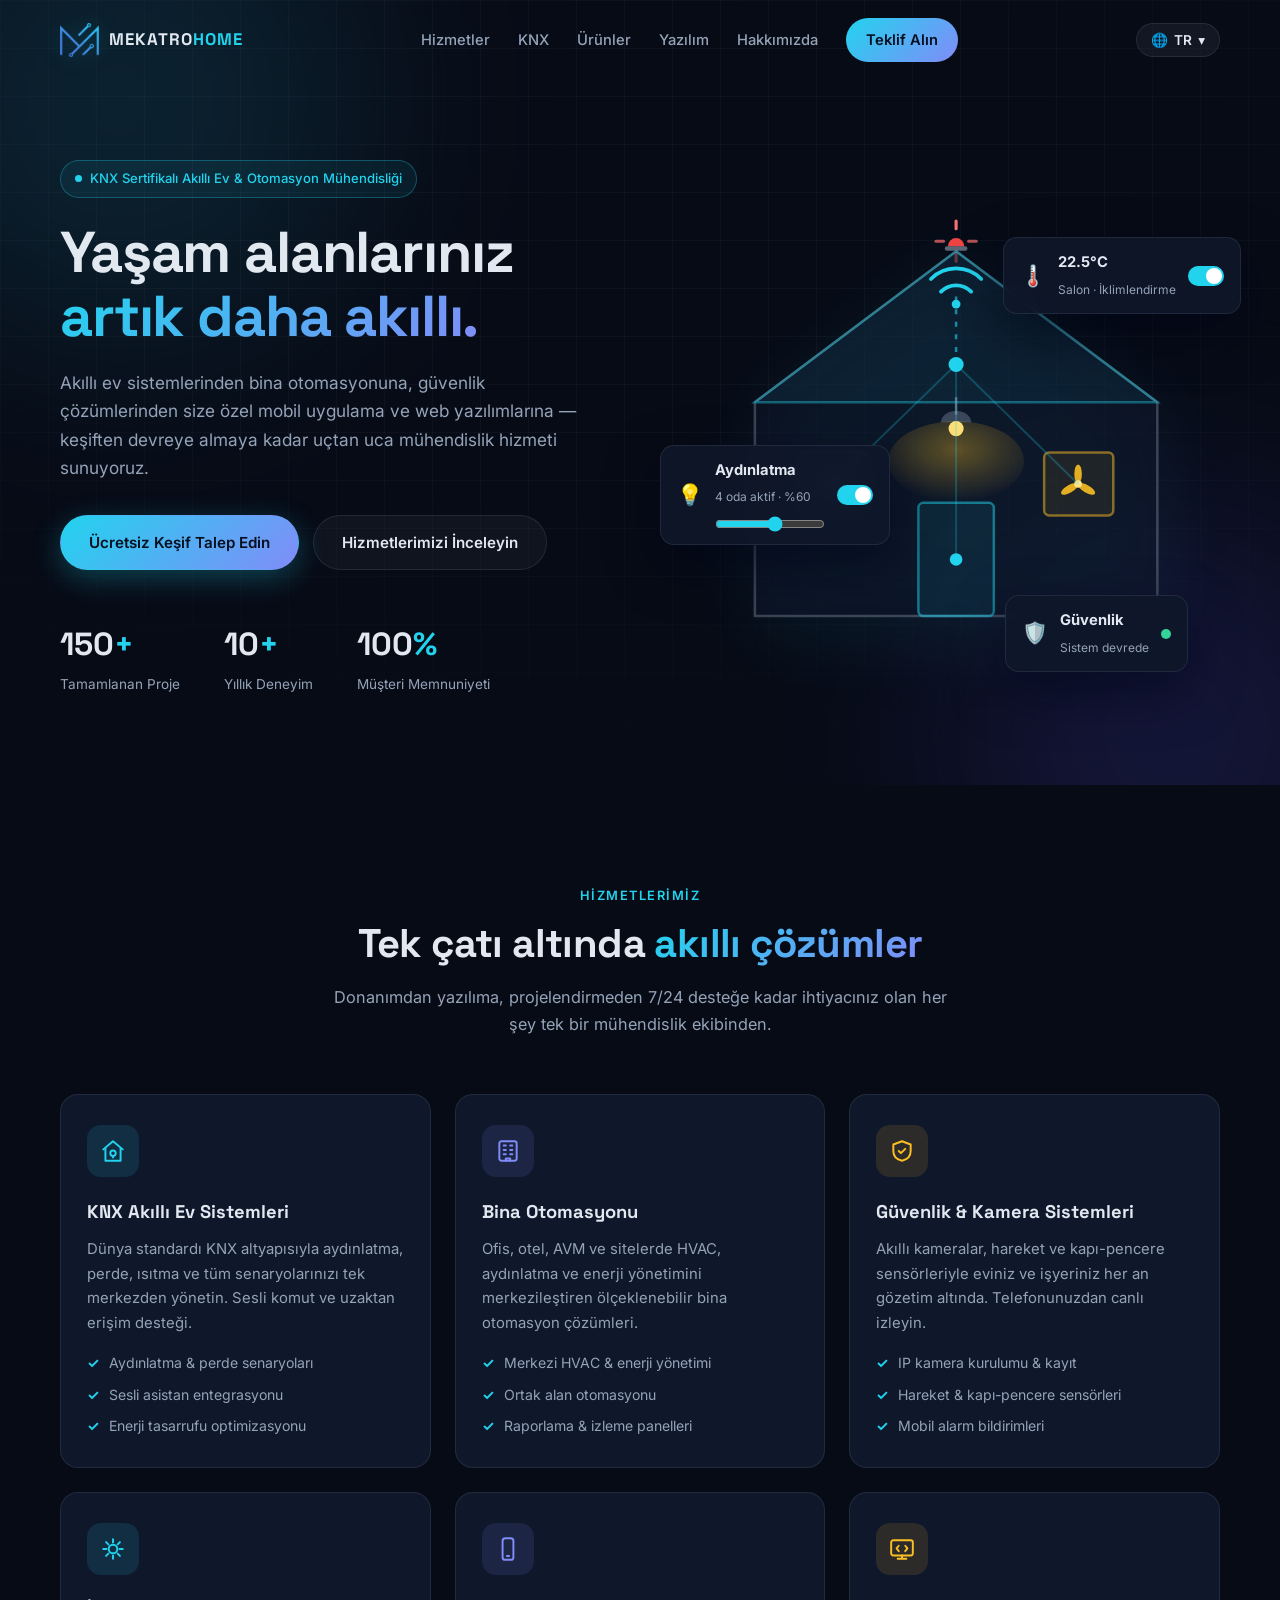
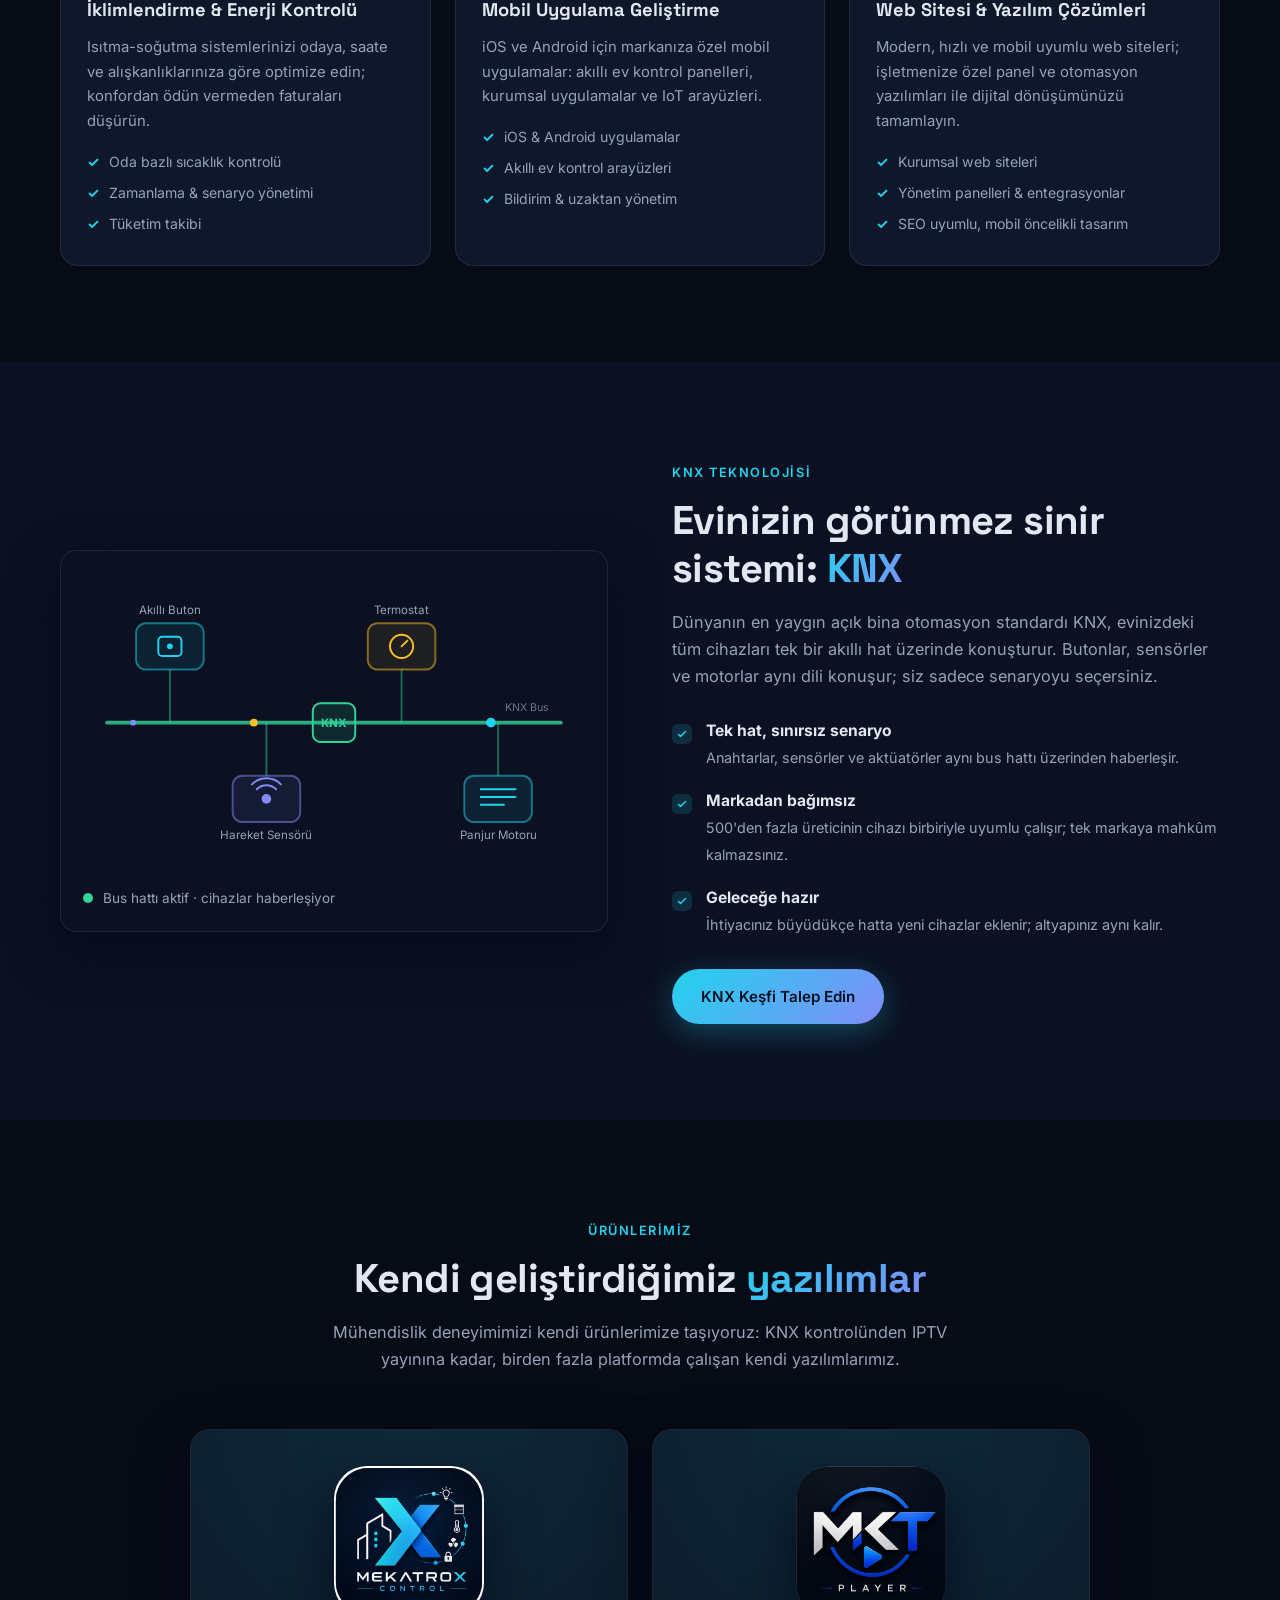
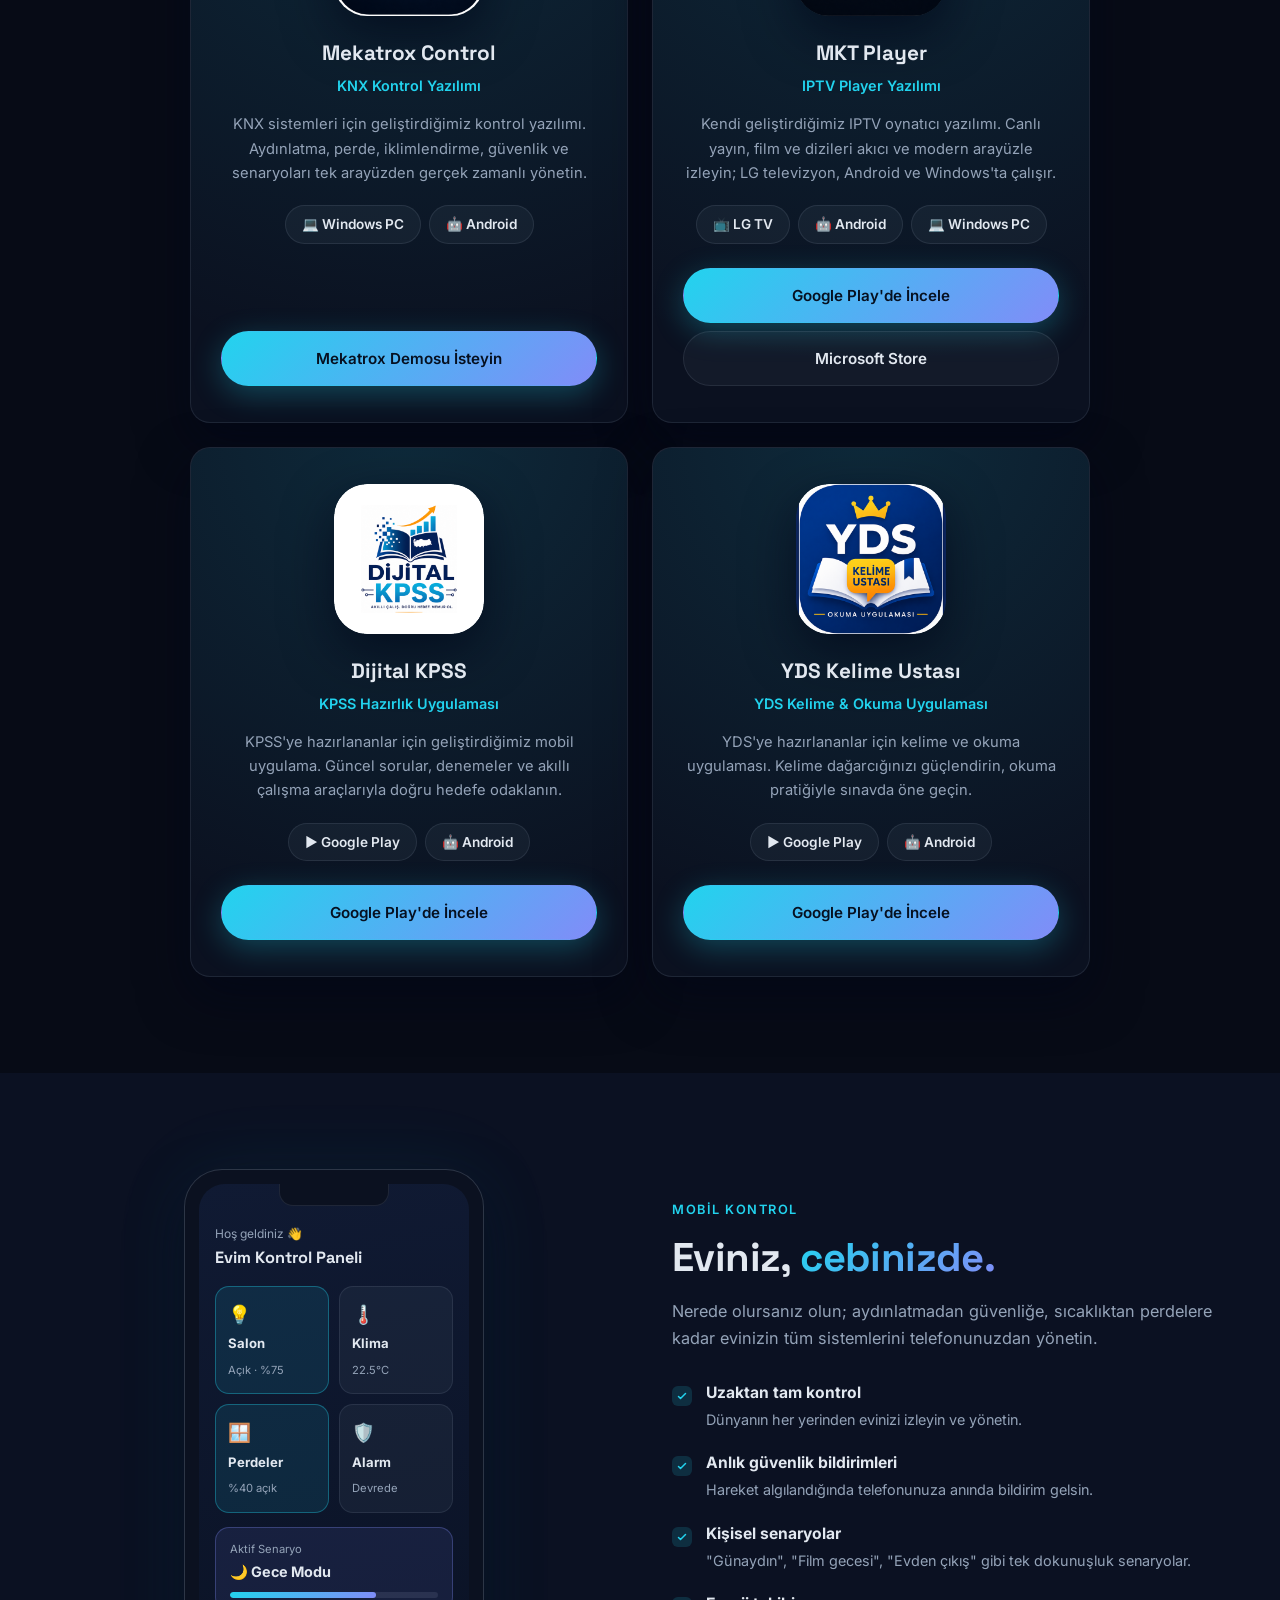
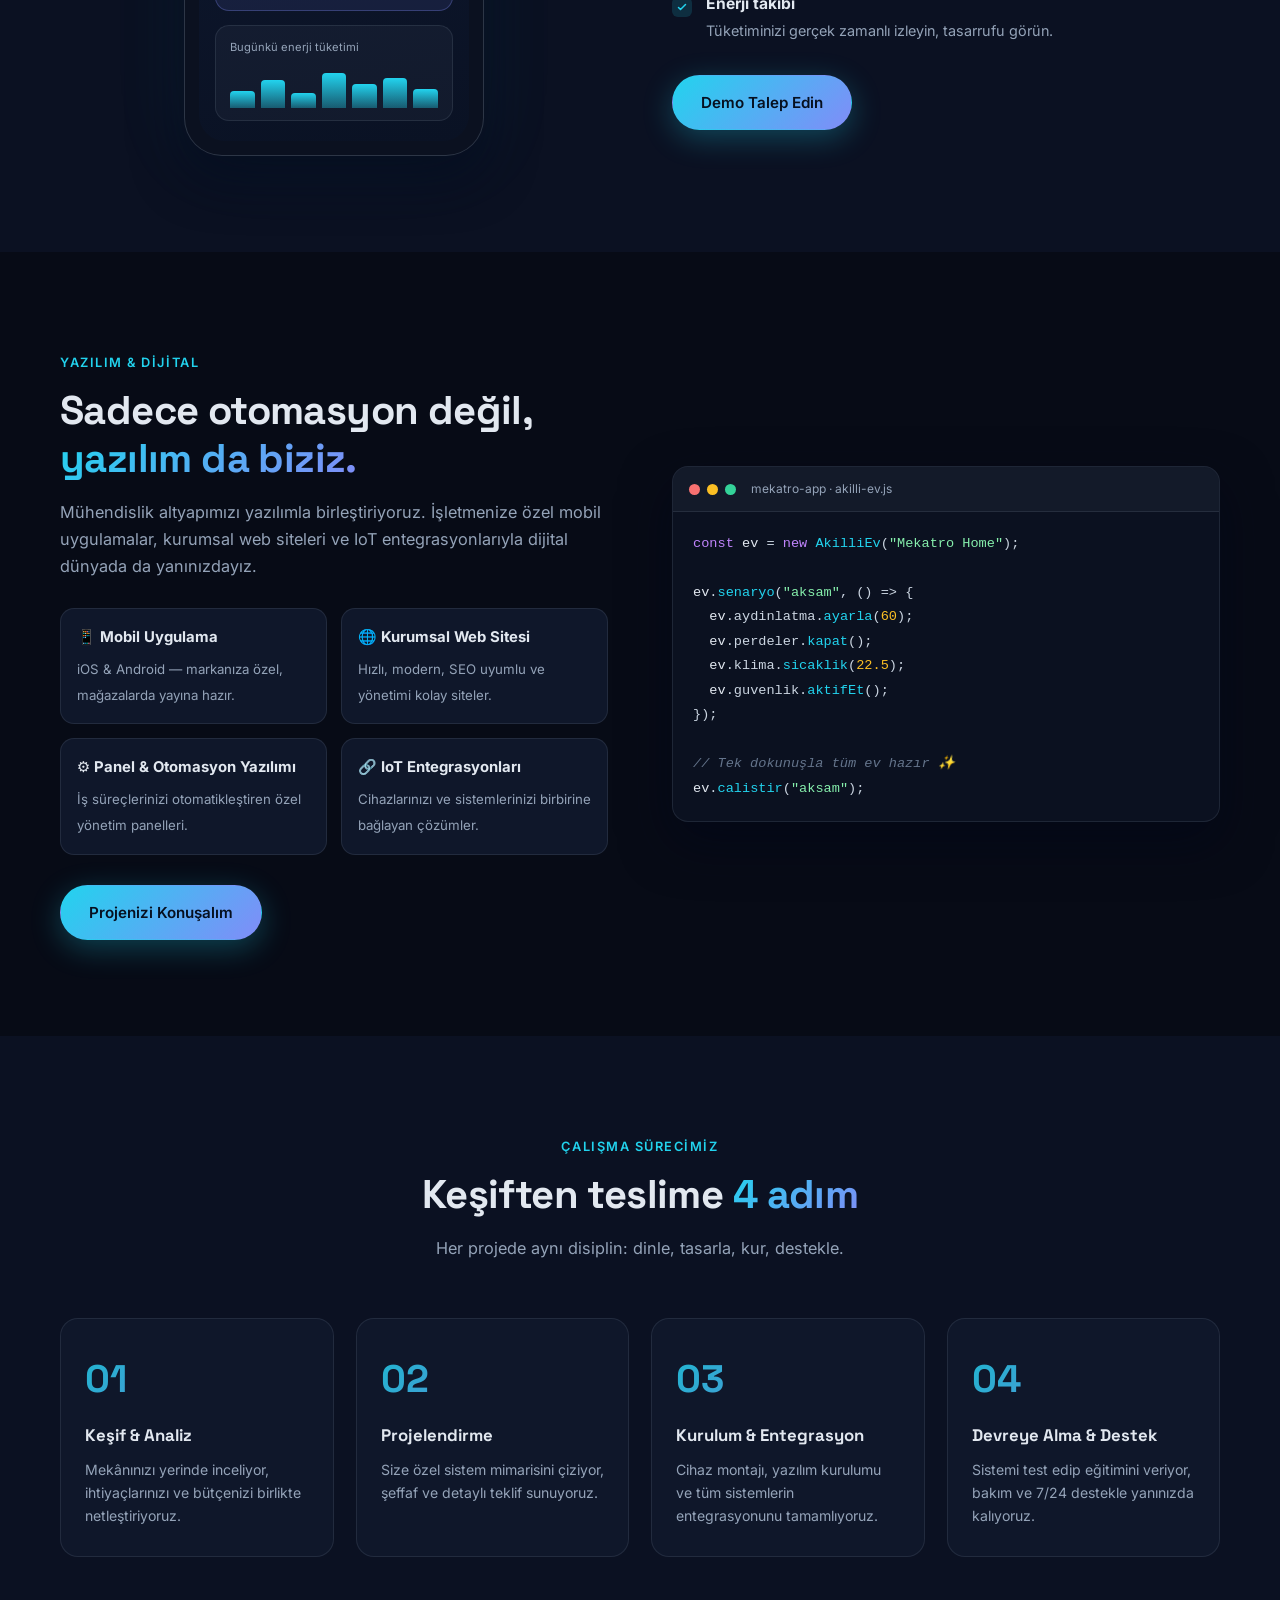
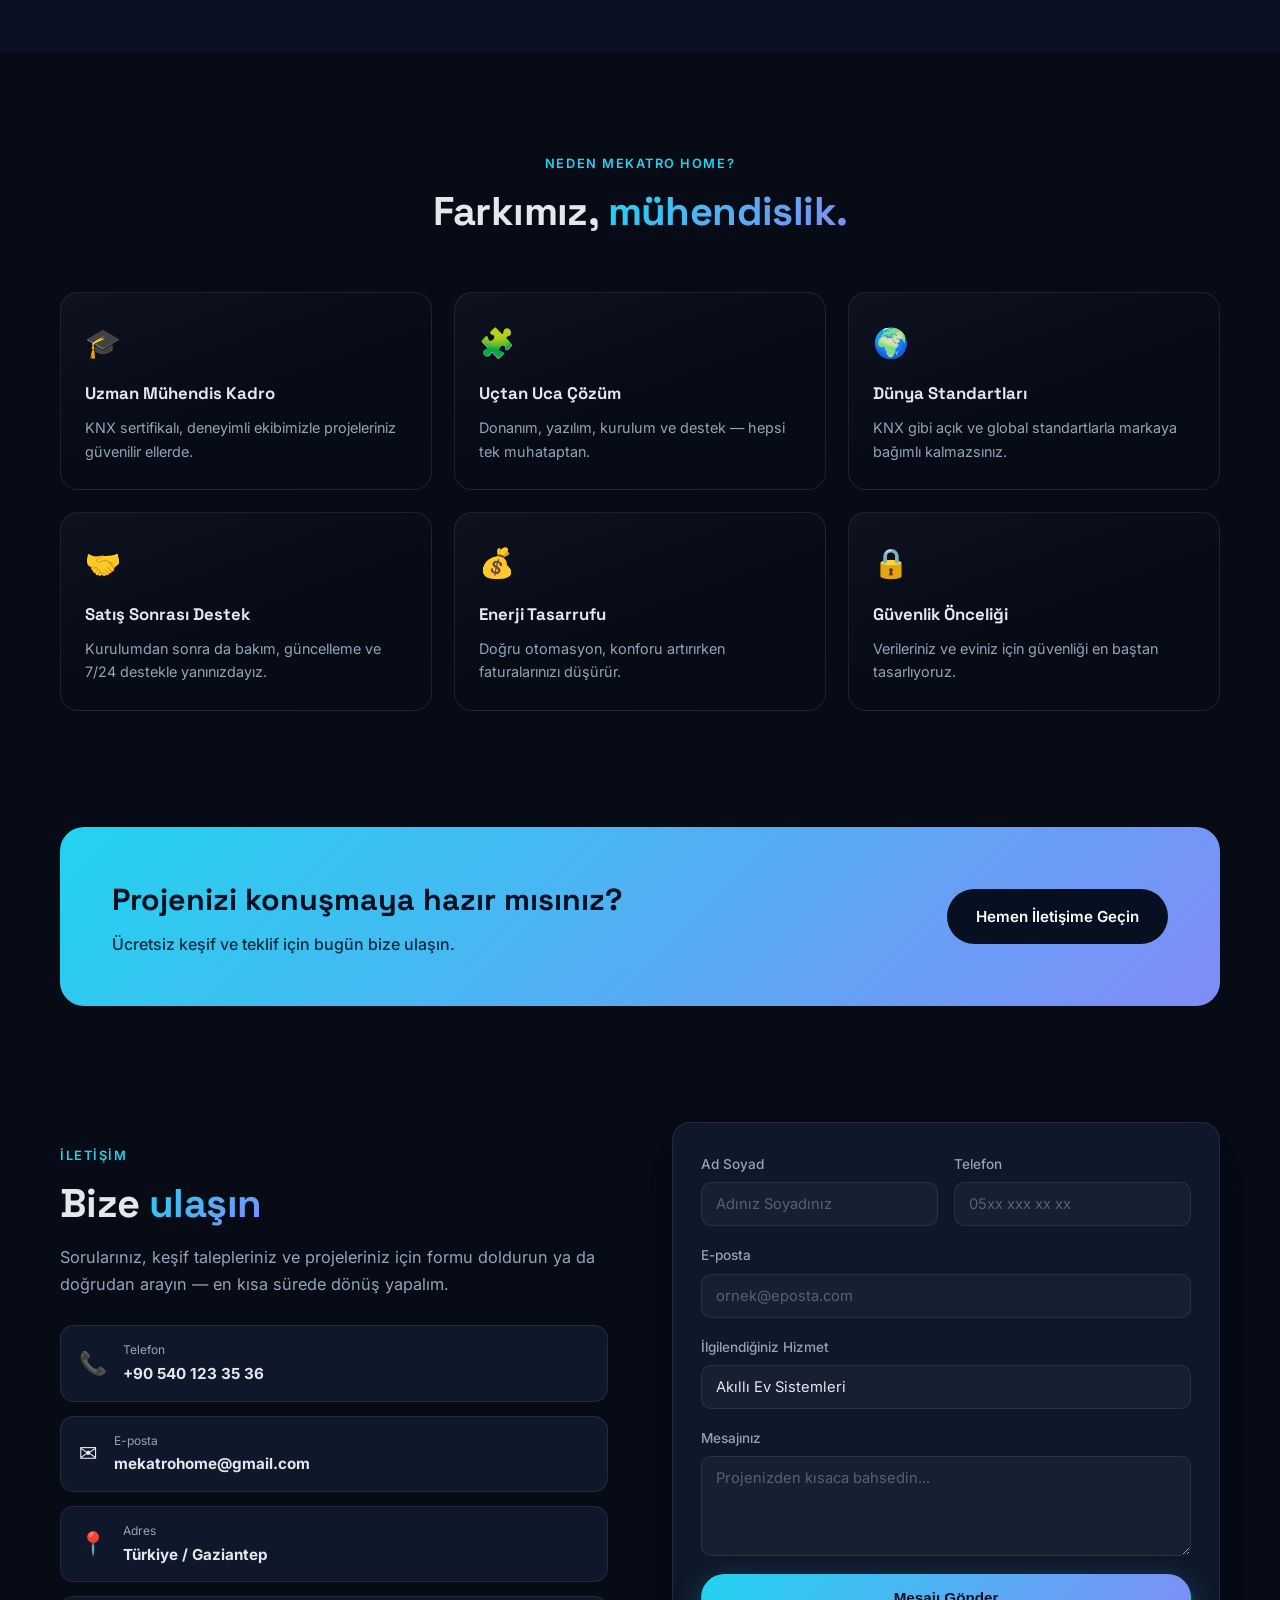
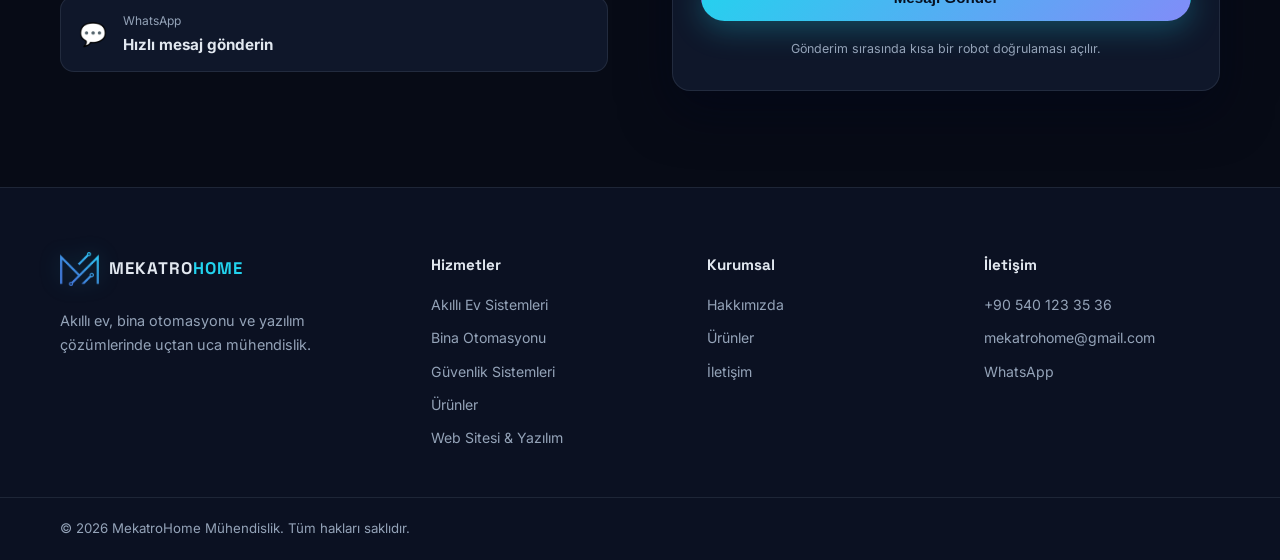
==== index.html @ 2aed0c15 "MKT Player ve Dijital KPSS mağaza linkleri eklendi - MKT Player kartına iki mağaza butonu: Google Pl" ====
<!DOCTYPE html>
<html lang="tr">
<head>
  <meta charset="UTF-8">
  <meta name="viewport" content="width=device-width, initial-scale=1.0">
  <meta name="google-site-verification" content="V6_s4jiMxoa1BGjygdVwZwzefI3BDbrpAjq6mvPRCFU" />
  <title>Mekatro Home Mühendislik | KNX Akıllı Ev, Bina Otomasyonu ve Yazılım — Gaziantep</title>
  <meta name="description" content="Mekatro Home Mühendislik, Gaziantep merkezli KNX akıllı ev sistemleri, bina otomasyonu, güvenlik kamera sistemleri ile Mekatrox kontrol yazılımı, mobil uygulama ve web sitesi geliştirme hizmeti sunar. Keşiften devreye almaya uçtan uca mühendislik.">
  <meta name="keywords" content="akıllı ev, KNX, bina otomasyonu, güvenlik kamerası, akıllı ev Gaziantep, KNX Gaziantep, mobil uygulama geliştirme, web sitesi, Mekatrox, Mekatro Home">
  <meta name="author" content="Mekatro Home Mühendislik">
  <meta name="robots" content="index, follow, max-image-preview:large">
  <meta name="theme-color" content="#070b16">
  <link rel="canonical" href="https://www.mekatrohome.com/">

  <!-- Çok dilli SEO (hreflang) -->
  <link rel="alternate" hreflang="tr" href="https://www.mekatrohome.com/">
  <link rel="alternate" hreflang="en" href="https://www.mekatrohome.com/?lang=en">
  <link rel="alternate" hreflang="de" href="https://www.mekatrohome.com/?lang=de">
  <link rel="alternate" hreflang="ar" href="https://www.mekatrohome.com/?lang=ar">
  <link rel="alternate" hreflang="x-default" href="https://www.mekatrohome.com/">

  <!-- Open Graph / sosyal medya -->
  <meta property="og:type" content="website">
  <meta property="og:site_name" content="Mekatro Home Mühendislik">
  <meta property="og:locale" content="tr_TR">
  <meta property="og:title" content="Mekatro Home Mühendislik | KNX Akıllı Ev ve Otomasyon">
  <meta property="og:description" content="Gaziantep merkezli KNX akıllı ev, bina otomasyonu, güvenlik ve Mekatrox kontrol yazılımı. Keşiften devreye almaya uçtan uca mühendislik.">
  <meta property="og:url" content="https://www.mekatrohome.com/">
  <meta property="og:image" content="https://www.mekatrohome.com/assets/og-image.png">
  <meta property="og:image:width" content="1200">
  <meta property="og:image:height" content="630">
  <meta name="twitter:card" content="summary_large_image">
  <meta name="twitter:title" content="Mekatro Home Mühendislik | KNX Akıllı Ev ve Otomasyon">
  <meta name="twitter:description" content="Gaziantep merkezli KNX akıllı ev, bina otomasyonu, güvenlik ve Mekatrox kontrol yazılımı.">
  <meta name="twitter:image" content="https://www.mekatrohome.com/assets/og-image.png">

  <link rel="icon" type="image/png" href="assets/favicon.png">
  <link rel="apple-touch-icon" href="assets/favicon.png">
  <link rel="preconnect" href="https://fonts.googleapis.com">
  <link rel="preconnect" href="https://fonts.gstatic.com" crossorigin>
  <link href="https://fonts.googleapis.com/css2?family=Inter:wght@400;500;600;700;800&family=Space+Grotesk:wght@500;600;700&display=swap" rel="stylesheet">
  <link rel="stylesheet" href="css/style.css">

  <!-- Yapılandırılmış veri: arama motorları ve yapay zeka özetleri için -->
  <script type="application/ld+json">
  {
    "@context": "https://schema.org",
    "@graph": [
      {
        "@type": ["Organization", "LocalBusiness"],
        "@id": "https://www.mekatrohome.com/#kurulus",
        "name": "Mekatro Home Mühendislik",
        "alternateName": "MekatroHome",
        "url": "https://www.mekatrohome.com/",
        "logo": "https://www.mekatrohome.com/assets/logo.png",
        "image": "https://www.mekatrohome.com/assets/og-image.png",
        "description": "KNX akıllı ev sistemleri, bina otomasyonu, güvenlik kamera sistemleri, Mekatrox kontrol yazılımı, mobil uygulama ve web sitesi geliştirme hizmeti sunan mühendislik firması.",
        "email": "mekatrohome@gmail.com",
        "telephone": "+905401233536",
        "priceRange": "₺₺",
        "areaServed": "TR",
        "address": {
          "@type": "PostalAddress",
          "addressCountry": "TR",
          "addressRegion": "Gaziantep"
        },
        "sameAs": [],
        "knowsAbout": ["KNX", "Akıllı Ev", "Bina Otomasyonu", "Güvenlik Kamera Sistemleri", "IoT", "Mobil Uygulama Geliştirme"]
      },
      {
        "@type": "WebSite",
        "@id": "https://www.mekatrohome.com/#site",
        "url": "https://www.mekatrohome.com/",
        "name": "Mekatro Home Mühendislik",
        "inLanguage": ["tr", "en", "de", "ar"],
        "publisher": { "@id": "https://www.mekatrohome.com/#kurulus" }
      },
      {
        "@type": "SoftwareApplication",
        "name": "Mekatrox Control",
        "applicationCategory": "BusinessApplication",
        "operatingSystem": "Windows, Android",
        "description": "KNX akıllı ev ve bina otomasyon sistemleri için Mekatro Home tarafından geliştirilen kontrol yazılımı. Aydınlatma, perde, iklimlendirme, güvenlik ve senaryoları tek arayüzden yönetir.",
        "publisher": { "@id": "https://www.mekatrohome.com/#kurulus" },
        "offers": { "@type": "Offer", "price": "0", "priceCurrency": "TRY" }
      },
      {
        "@type": "SoftwareApplication",
        "name": "MKT Player",
        "applicationCategory": "MultimediaApplication",
        "operatingSystem": "LG webOS, Android, Windows",
        "description": "Mekatro Home tarafından geliştirilen IPTV oynatıcı yazılımı. Canlı yayın, film ve dizileri modern arayüzle izlemeyi sağlar; LG televizyon, Android ve Windows PC üzerinde çalışır.",
        "publisher": { "@id": "https://www.mekatrohome.com/#kurulus" },
        "downloadUrl": "https://play.google.com/store/apps/details?id=com.mktplayer.app",
        "installUrl": "https://play.google.com/store/apps/details?id=com.mktplayer.app",
        "sameAs": ["https://play.google.com/store/apps/details?id=com.mktplayer.app", "https://apps.microsoft.com/detail/9N3M96JFS29B"],
        "offers": { "@type": "Offer", "price": "0", "priceCurrency": "TRY" }
      },
      {
        "@type": "MobileApplication",
        "name": "Dijital KPSS",
        "applicationCategory": "EducationApplication",
        "operatingSystem": "Android",
        "description": "Mekatro Home tarafından geliştirilen KPSS sınavına hazırlık uygulaması. Güncel sorular, denemeler ve akıllı çalışma araçları sunar. Google Play üzerinde yayındadır.",
        "publisher": { "@id": "https://www.mekatrohome.com/#kurulus" },
        "downloadUrl": "https://play.google.com/store/apps/details?id=com.dijitalkpss.app",
        "installUrl": "https://play.google.com/store/apps/details?id=com.dijitalkpss.app",
        "sameAs": "https://play.google.com/store/apps/details?id=com.dijitalkpss.app",
        "offers": { "@type": "Offer", "price": "0", "priceCurrency": "TRY" }
      },
      {
        "@type": "MobileApplication",
        "name": "YDS Kelime Ustası",
        "applicationCategory": "EducationApplication",
        "operatingSystem": "Android",
        "description": "Mekatro Home tarafından geliştirilen YDS kelime ve okuma uygulaması. Kelime dağarcığını güçlendirir ve okuma pratiği sunar. Google Play üzerinde yayındadır.",
        "publisher": { "@id": "https://www.mekatrohome.com/#kurulus" },
        "downloadUrl": "https://play.google.com/store/apps/details?id=com.ydskelime.app",
        "installUrl": "https://play.google.com/store/apps/details?id=com.ydskelime.app",
        "sameAs": "https://play.google.com/store/apps/details?id=com.ydskelime.app",
        "offers": { "@type": "Offer", "price": "0", "priceCurrency": "TRY" }
      },
      {
        "@type": "Service",
        "serviceType": "KNX Akıllı Ev ve Bina Otomasyonu",
        "provider": { "@id": "https://www.mekatrohome.com/#kurulus" },
        "areaServed": "TR",
        "hasOfferCatalog": {
          "@type": "OfferCatalog",
          "name": "Mekatro Home Hizmetleri",
          "itemListElement": [
            { "@type": "Offer", "itemOffered": { "@type": "Service", "name": "KNX Akıllı Ev Sistemleri" } },
            { "@type": "Offer", "itemOffered": { "@type": "Service", "name": "Bina Otomasyonu" } },
            { "@type": "Offer", "itemOffered": { "@type": "Service", "name": "Güvenlik ve Kamera Sistemleri" } },
            { "@type": "Offer", "itemOffered": { "@type": "Service", "name": "İklimlendirme ve Enerji Kontrolü" } },
            { "@type": "Offer", "itemOffered": { "@type": "Service", "name": "Mobil Uygulama Geliştirme" } },
            { "@type": "Offer", "itemOffered": { "@type": "Service", "name": "Web Sitesi ve Yazılım Çözümleri" } }
          ]
        }
      },
      {
        "@type": "FAQPage",
        "mainEntity": [
          {
            "@type": "Question",
            "name": "KNX akıllı ev sistemi nedir?",
            "acceptedAnswer": { "@type": "Answer", "text": "KNX, dünyanın en yaygın açık bina otomasyon standardıdır. Evdeki aydınlatma, perde, ısıtma-soğutma, güvenlik ve tüm cihazları tek bir bus hattı üzerinden birbirine bağlar; markadan bağımsız çalışır ve tek merkezden yönetilir." }
          },
          {
            "@type": "Question",
            "name": "Mekatro Home hangi hizmetleri sunuyor?",
            "acceptedAnswer": { "@type": "Answer", "text": "Mekatro Home; KNX akıllı ev sistemleri, bina otomasyonu, güvenlik ve kamera sistemleri, iklimlendirme kontrolü ile Mekatrox kontrol yazılımı, mobil uygulama ve web sitesi geliştirme hizmetleri sunar. Keşiften devreye almaya kadar uçtan uca mühendislik verir." }
          },
          {
            "@type": "Question",
            "name": "Mekatrox Control yazılımı nedir?",
            "acceptedAnswer": { "@type": "Answer", "text": "Mekatrox Control, Mekatro Home tarafından KNX sistemleri için geliştirilen kontrol yazılımıdır. Windows bilgisayar ve Android telefonlarda çalışır; aydınlatma, perde, iklimlendirme, güvenlik ve senaryoları tek arayüzden gerçek zamanlı yönetir." }
          },
          {
            "@type": "Question",
            "name": "MKT Player nedir ve hangi cihazlarda çalışır?",
            "acceptedAnswer": { "@type": "Answer", "text": "MKT Player, Mekatro Home tarafından geliştirilen IPTV oynatıcı yazılımıdır. Canlı yayın, film ve dizileri modern bir arayüzle izlemenizi sağlar; LG televizyon (webOS), Android cihazlar ve Windows bilgisayarlarda çalışır." }
          },
          {
            "@type": "Question",
            "name": "Mekatro Home hangi bölgede hizmet veriyor?",
            "acceptedAnswer": { "@type": "Answer", "text": "Mekatro Home Mühendislik Gaziantep merkezlidir ve Türkiye genelinde akıllı ev ve bina otomasyonu projeleri gerçekleştirir." }
          }
        ]
      }
    ]
  }
  </script>
</head>
<body>

  <!-- ============ HEADER ============ -->
  <header class="header" id="header">
    <div class="container header__inner">
      <a href="#hero" class="logo" aria-label="Mekatro Home ana sayfa">
        <img class="logo__img" src="assets/logo-mark.png" alt="MekatroHome logosu">
        <span class="logo__text">MEKATRO<em>HOME</em></span>
      </a>

      <nav class="nav" id="nav" aria-label="Ana menü">
        <a href="#hizmetler" class="nav__link" data-i18n="nav.hizmetler">Hizmetler</a>
        <a href="#knx" class="nav__link" data-i18n="nav.knx">KNX</a>
        <a href="urunler.html" class="nav__link" data-i18n="nav.urunler">Ürünler</a>
        <a href="#yazilim" class="nav__link" data-i18n="nav.yazilim">Yazılım</a>
        <a href="hakkimizda.html" class="nav__link" data-i18n="nav.hakkimizda">Hakkımızda</a>
        <a href="iletisim.html" class="nav__link nav__link--cta" data-i18n="nav.teklif">Teklif Alın</a>
      </nav>

      <div class="header__right">
        <div class="lang" id="lang">
          <button class="lang__btn" id="langToggle" aria-haspopup="listbox" aria-expanded="false" aria-label="Dil seçin">
            🌐 <span id="langCurrent">TR</span> ▾
          </button>
          <div class="lang__menu" id="langMenu" role="listbox">
            <button class="lang__option active" data-lang="tr" role="option">Türkçe</button>
            <button class="lang__option" data-lang="en" role="option">English</button>
            <button class="lang__option" data-lang="de" role="option">Deutsch</button>
            <button class="lang__option" data-lang="ar" role="option">العربية</button>
          </div>
        </div>

        <button class="nav-toggle" id="navToggle" aria-label="Menüyü aç/kapat" aria-expanded="false">
          <span></span><span></span><span></span>
        </button>
      </div>
    </div>
  </header>

  <main>

    <!-- ============ HERO ============ -->
    <section class="hero" id="hero">
      <div class="hero__glow hero__glow--1" aria-hidden="true"></div>
      <div class="hero__glow hero__glow--2" aria-hidden="true"></div>
      <div class="hero__grid-bg" aria-hidden="true"></div>

      <div class="container hero__inner">
        <div class="hero__content reveal">
          <span class="badge">
            <span class="badge__dot"></span>
            <span data-i18n="hero.badge">KNX Sertifikalı Akıllı Ev &amp; Otomasyon Mühendisliği</span>
          </span>
          <h1 class="hero__title">
            <span data-i18n="hero.t1">Yaşam alanlarınız</span><br>
            <span class="text-gradient" data-i18n="hero.t2">artık daha akıllı.</span>
          </h1>
          <p class="hero__desc" data-i18n="hero.desc">
            Akıllı ev sistemlerinden bina otomasyonuna, güvenlik çözümlerinden size özel
            mobil uygulama ve web yazılımlarına — keşiften devreye almaya kadar
            uçtan uca mühendislik hizmeti sunuyoruz.
          </p>
          <div class="hero__actions">
            <a href="#iletisim" class="btn btn--primary" data-i18n="hero.cta1">Ücretsiz Keşif Talep Edin</a>
            <a href="#hizmetler" class="btn btn--ghost" data-i18n="hero.cta2">Hizmetlerimizi İnceleyin</a>
          </div>

          <div class="hero__stats">
            <div class="stat">
              <span class="stat__num" data-count="150">0</span><span class="stat__plus">+</span>
              <span class="stat__label" data-i18n="hero.s1">Tamamlanan Proje</span>
            </div>
            <div class="stat">
              <span class="stat__num" data-count="10">0</span><span class="stat__plus">+</span>
              <span class="stat__label" data-i18n="hero.s2">Yıllık Deneyim</span>
            </div>
            <div class="stat">
              <span class="stat__num" data-count="100">0</span><span class="stat__plus">%</span>
              <span class="stat__label" data-i18n="hero.s3">Müşteri Memnuniyeti</span>
            </div>
          </div>
        </div>

        <!-- Akıllı ev illüstrasyonu (etkileşimli demo) -->
        <div class="hero__visual reveal">
          <div class="smart-house light-on fan-on alarm-on" id="smartHouse">
            <svg viewBox="0 0 420 360" fill="none" class="smart-house__svg" aria-hidden="true">
              <defs>
                <radialGradient id="lampGlowGrad" cx="50%" cy="35%" r="65%">
                  <stop offset="0%" stop-color="rgba(251,191,36,.5)"/>
                  <stop offset="100%" stop-color="rgba(251,191,36,0)"/>
                </radialGradient>
              </defs>
              <!-- ev gövdesi -->
              <path d="M210 40L370 160V330H50V160L210 40Z" stroke="rgba(148,163,184,.35)" stroke-width="2" fill="rgba(15,23,42,.6)"/>
              <path d="M210 40L370 160H50L210 40Z" fill="rgba(34,211,238,.06)" stroke="rgba(34,211,238,.4)" stroke-width="2"/>
              <!-- alarm sireni (çatı tepesi) -->
              <g id="alarmGrp" transform="translate(210 32)">
                <g id="alarmBeams">
                  <path d="M0 -10 V-16" stroke="#f87171" stroke-width="2.5" stroke-linecap="round"/>
                  <path d="M0 10 V16" stroke="#f87171" stroke-width="2.5" stroke-linecap="round" opacity=".35"/>
                  <path d="M10 0 H16" stroke="#f87171" stroke-width="2.5" stroke-linecap="round" opacity=".7"/>
                  <path d="M-10 0 H-16" stroke="#f87171" stroke-width="2.5" stroke-linecap="round" opacity=".7"/>
                </g>
                <path id="alarmDome" d="M-6.5 4 A6.5 6.5 0 1 1 6.5 4 Z" fill="#ef4444"/>
                <rect x="-9" y="4" width="18" height="3.5" rx="1.75" fill="rgba(148,163,184,.6)"/>
              </g>
              <!-- kapı ve pencereler -->
              <rect x="180" y="240" width="60" height="90" rx="4" stroke="rgba(34,211,238,.5)" stroke-width="2" fill="rgba(34,211,238,.08)"/>
              <rect x="85" y="200" width="55" height="50" rx="4" stroke="rgba(129,140,248,.5)" stroke-width="2" fill="rgba(129,140,248,.1)" class="pulse-soft"/>
              <rect x="280" y="200" width="55" height="50" rx="4" stroke="rgba(251,191,36,.5)" stroke-width="2" fill="rgba(251,191,36,.08)"/>
              <!-- tavan lambası -->
              <g id="lampGrp">
                <path d="M210 156 V170" stroke="rgba(148,163,184,.55)" stroke-width="2"/>
                <path d="M198 176 A12 9 0 0 1 222 176 Z" fill="rgba(148,163,184,.35)"/>
                <circle id="lampBulb" cx="210" cy="181" r="6" fill="#fde68a"/>
                <ellipse id="lampGlow" cx="210" cy="207" rx="54" ry="32" fill="url(#lampGlowGrad)"/>
              </g>
              <!-- klima fanı (sağ pencere) -->
              <g transform="translate(307 225)">
                <g id="fanBlades">
                  <ellipse cx="0" cy="-8" rx="3" ry="7.5" fill="#fbbf24" opacity=".9"/>
                  <ellipse cx="0" cy="-8" rx="3" ry="7.5" fill="#fbbf24" opacity=".9" transform="rotate(120)"/>
                  <ellipse cx="0" cy="-8" rx="3" ry="7.5" fill="#fbbf24" opacity=".9" transform="rotate(240)"/>
                </g>
                <circle r="3" fill="#fde68a"/>
              </g>
              <!-- bağlantı hatları -->
              <path d="M210 130V70" stroke="rgba(34,211,238,.6)" stroke-width="2" stroke-dasharray="4 6" class="dash-anim"/>
              <circle cx="210" cy="130" r="6" fill="#22d3ee" class="pulse-node"/>
              <circle cx="112" cy="225" r="5" fill="#818cf8" class="pulse-node delay-1"/>
              <circle cx="210" cy="285" r="5" fill="#22d3ee" class="pulse-node delay-3"/>
              <path d="M210 130L112 225M210 130L307 225M210 130L210 285" stroke="rgba(34,211,238,.25)" stroke-width="1.5"/>
              <!-- wifi -->
              <path d="M190 62a28 28 0 0 1 40 0" stroke="#22d3ee" stroke-width="3" stroke-linecap="round" class="wifi-arc"/>
              <path d="M198 72a17 17 0 0 1 24 0" stroke="#22d3ee" stroke-width="3" stroke-linecap="round" class="wifi-arc delay-1"/>
              <circle cx="210" cy="82" r="3.5" fill="#22d3ee"/>
            </svg>

            <!-- yüzen kontrol kartları (tıklanabilir) -->
            <div class="float-card float-card--1 float-card--btn" id="cardClimate" role="button" tabindex="0" aria-pressed="true" aria-label="Klimayı aç/kapat">
              <span class="float-card__icon">🌡️</span>
              <div><strong>22.5°C</strong><small data-i18n="hero.f1s">Salon · İklimlendirme</small></div>
              <span class="switch switch--on" aria-hidden="true"></span>
            </div>
            <div class="float-card float-card--2 float-card--btn" id="cardLight" role="button" tabindex="0" aria-pressed="true" aria-label="Aydınlatmayı aç/kapat">
              <span class="float-card__icon">💡</span>
              <div>
                <strong data-i18n="hero.f2t">Aydınlatma</strong>
                <small><span data-i18n="hero.f2s">4 oda aktif</span> · <span id="dimVal">%60</span></small>
                <input type="range" id="dimmer" min="10" max="100" value="60" aria-label="Parlaklık (dimmer)">
              </div>
              <span class="switch switch--on" aria-hidden="true"></span>
            </div>
            <div class="float-card float-card--3 float-card--btn" id="cardSec" role="button" tabindex="0" aria-pressed="true" aria-label="Alarmı devreye al/kapat">
              <span class="float-card__icon">🛡️</span>
              <div><strong data-i18n="hero.f3t">Güvenlik</strong><small data-i18n="hero.f3s" id="secLabel">Sistem devrede</small></div>
              <span class="dot-live" aria-hidden="true"></span>
            </div>
          </div>
        </div>
      </div>
    </section>

    <!-- ============ HİZMETLER ============ -->
    <section class="section" id="hizmetler">
      <div class="container">
        <div class="section__head reveal">
          <span class="section__tag" data-i18n="hiz.tag">Hizmetlerimiz</span>
          <h2 class="section__title"><span data-i18n="hiz.t1">Tek çatı altında</span> <span class="text-gradient" data-i18n="hiz.t2">akıllı çözümler</span></h2>
          <p class="section__desc" data-i18n="hiz.desc">
            Donanımdan yazılıma, projelendirmeden 7/24 desteğe kadar ihtiyacınız olan
            her şey tek bir mühendislik ekibinden.
          </p>
        </div>

        <div class="cards-grid">
          <article class="card reveal">
            <div class="card__icon card__icon--cyan">
              <svg viewBox="0 0 24 24" fill="none" stroke="currentColor" stroke-width="1.8" stroke-linecap="round" stroke-linejoin="round"><path d="M3 10.5 12 3l9 7.5"/><path d="M5 9.5V21h14V9.5"/><circle cx="12" cy="14" r="2.5"/><path d="M12 16.5V18"/></svg>
            </div>
            <h3 class="card__title" data-i18n="c1.t">KNX Akıllı Ev Sistemleri</h3>
            <p class="card__desc" data-i18n="c1.d">
              Dünya standardı KNX altyapısıyla aydınlatma, perde, ısıtma ve tüm senaryolarınızı
              tek merkezden yönetin. Sesli komut ve uzaktan erişim desteği.
            </p>
            <ul class="card__list">
              <li data-i18n="c1.l1">Aydınlatma &amp; perde senaryoları</li>
              <li data-i18n="c1.l2">Sesli asistan entegrasyonu</li>
              <li data-i18n="c1.l3">Enerji tasarrufu optimizasyonu</li>
            </ul>
          </article>

          <article class="card reveal">
            <div class="card__icon card__icon--indigo">
              <svg viewBox="0 0 24 24" fill="none" stroke="currentColor" stroke-width="1.8" stroke-linecap="round" stroke-linejoin="round"><rect x="4" y="3" width="16" height="18" rx="2"/><path d="M8 7h2M14 7h2M8 11h2M14 11h2M8 15h2M14 15h2"/><path d="M10 21v-2h4v2"/></svg>
            </div>
            <h3 class="card__title" data-i18n="c2.t">Bina Otomasyonu</h3>
            <p class="card__desc" data-i18n="c2.d">
              Ofis, otel, AVM ve sitelerde HVAC, aydınlatma ve enerji yönetimini merkezileştiren
              ölçeklenebilir bina otomasyon çözümleri.
            </p>
            <ul class="card__list">
              <li data-i18n="c2.l1">Merkezi HVAC &amp; enerji yönetimi</li>
              <li data-i18n="c2.l2">Ortak alan otomasyonu</li>
              <li data-i18n="c2.l3">Raporlama &amp; izleme panelleri</li>
            </ul>
          </article>

          <article class="card reveal">
            <div class="card__icon card__icon--amber">
              <svg viewBox="0 0 24 24" fill="none" stroke="currentColor" stroke-width="1.8" stroke-linecap="round" stroke-linejoin="round"><path d="M12 3 4 6v6c0 4.5 3.2 7.9 8 9 4.8-1.1 8-4.5 8-9V6l-8-3Z"/><path d="m9 12 2 2 4-4"/></svg>
            </div>
            <h3 class="card__title" data-i18n="c3.t">Güvenlik &amp; Kamera Sistemleri</h3>
            <p class="card__desc" data-i18n="c3.d">
              Akıllı kameralar, hareket ve kapı-pencere sensörleriyle eviniz ve işyeriniz
              her an gözetim altında. Telefonunuzdan canlı izleyin.
            </p>
            <ul class="card__list">
              <li data-i18n="c3.l1">IP kamera kurulumu &amp; kayıt</li>
              <li data-i18n="c3.l2">Hareket &amp; kapı-pencere sensörleri</li>
              <li data-i18n="c3.l3">Mobil alarm bildirimleri</li>
            </ul>
          </article>

          <article class="card reveal">
            <div class="card__icon card__icon--cyan">
              <svg viewBox="0 0 24 24" fill="none" stroke="currentColor" stroke-width="1.8" stroke-linecap="round" stroke-linejoin="round"><path d="M12 3v3M12 18v3M3 12h3M18 12h3M5.6 5.6l2.1 2.1M16.3 16.3l2.1 2.1M5.6 18.4l2.1-2.1M16.3 7.7l2.1-2.1"/><circle cx="12" cy="12" r="4"/></svg>
            </div>
            <h3 class="card__title" data-i18n="c4.t">İklimlendirme &amp; Enerji Kontrolü</h3>
            <p class="card__desc" data-i18n="c4.d">
              Isıtma-soğutma sistemlerinizi odaya, saate ve alışkanlıklarınıza göre optimize edin;
              konfordan ödün vermeden faturaları düşürün.
            </p>
            <ul class="card__list">
              <li data-i18n="c4.l1">Oda bazlı sıcaklık kontrolü</li>
              <li data-i18n="c4.l2">Zamanlama &amp; senaryo yönetimi</li>
              <li data-i18n="c4.l3">Tüketim takibi</li>
            </ul>
          </article>

          <article class="card reveal">
            <div class="card__icon card__icon--indigo">
              <svg viewBox="0 0 24 24" fill="none" stroke="currentColor" stroke-width="1.8" stroke-linecap="round" stroke-linejoin="round"><rect x="7" y="2" width="10" height="20" rx="2.5"/><path d="M11 18.5h2"/></svg>
            </div>
            <h3 class="card__title" data-i18n="c5.t">Mobil Uygulama Geliştirme</h3>
            <p class="card__desc" data-i18n="c5.d">
              iOS ve Android için markanıza özel mobil uygulamalar: akıllı ev kontrol panelleri,
              kurumsal uygulamalar ve IoT arayüzleri.
            </p>
            <ul class="card__list">
              <li data-i18n="c5.l1">iOS &amp; Android uygulamalar</li>
              <li data-i18n="c5.l2">Akıllı ev kontrol arayüzleri</li>
              <li data-i18n="c5.l3">Bildirim &amp; uzaktan yönetim</li>
            </ul>
          </article>

          <article class="card reveal">
            <div class="card__icon card__icon--amber">
              <svg viewBox="0 0 24 24" fill="none" stroke="currentColor" stroke-width="1.8" stroke-linecap="round" stroke-linejoin="round"><rect x="2" y="4" width="20" height="14" rx="2"/><path d="M8 21h8M12 18v3"/><path d="m9 9-2 2.5L9 14M15 9l2 2.5L15 14"/></svg>
            </div>
            <h3 class="card__title" data-i18n="c6.t">Web Sitesi &amp; Yazılım Çözümleri</h3>
            <p class="card__desc" data-i18n="c6.d">
              Modern, hızlı ve mobil uyumlu web siteleri; işletmenize özel panel ve
              otomasyon yazılımları ile dijital dönüşümünüzü tamamlayın.
            </p>
            <ul class="card__list">
              <li data-i18n="c6.l1">Kurumsal web siteleri</li>
              <li data-i18n="c6.l2">Yönetim panelleri &amp; entegrasyonlar</li>
              <li data-i18n="c6.l3">SEO uyumlu, mobil öncelikli tasarım</li>
            </ul>
          </article>
        </div>
      </div>
    </section>

    <!-- ============ KNX ============ -->
    <section class="section section--alt" id="knx">
      <div class="container split">
        <div class="split__visual reveal" aria-hidden="true">
          <div class="knx-panel">
            <svg viewBox="0 0 520 310" fill="none" class="knx-svg">
              <!-- bus hattı -->
              <path d="M25 155 H495" stroke="#34d399" stroke-width="4" stroke-linecap="round" opacity=".8"/>
              <text x="483" y="143" text-anchor="end" font-size="11" fill="rgba(148,163,184,.7)" data-i18n="knx.bus">KNX Bus</text>

              <!-- merkez KNX modülü -->
              <rect x="238" y="135" width="44" height="40" rx="8" fill="rgba(52,211,153,.12)" stroke="#34d399" stroke-width="2"/>
              <text x="260" y="160" text-anchor="middle" font-size="12" font-weight="700" fill="#34d399">KNX</text>

              <!-- cihaz 1: buton (üst) -->
              <path d="M90 155 V100" stroke="rgba(52,211,153,.45)" stroke-width="2"/>
              <rect x="55" y="52" width="70" height="48" rx="10" fill="rgba(34,211,238,.08)" stroke="rgba(34,211,238,.5)" stroke-width="2" class="pulse-soft"/>
              <rect x="78" y="66" width="24" height="20" rx="4" stroke="#22d3ee" stroke-width="2"/>
              <circle cx="90" cy="76" r="3" fill="#22d3ee"/>
              <text x="90" y="42" text-anchor="middle" font-size="12" fill="#94a3b8" data-i18n="knx.dev1">Akıllı Buton</text>

              <!-- cihaz 2: sensör (alt) -->
              <path d="M190 155 V210" stroke="rgba(52,211,153,.45)" stroke-width="2"/>
              <rect x="155" y="210" width="70" height="48" rx="10" fill="rgba(129,140,248,.08)" stroke="rgba(129,140,248,.5)" stroke-width="2" class="pulse-soft delay-1"/>
              <circle cx="190" cy="234" r="5" fill="#818cf8"/>
              <path d="M180 224a14 14 0 0 1 20 0M175 219a21 21 0 0 1 30 0" stroke="#818cf8" stroke-width="2" stroke-linecap="round"/>
              <text x="190" y="276" text-anchor="middle" font-size="12" fill="#94a3b8" data-i18n="knx.dev2">Hareket Sensörü</text>

              <!-- cihaz 3: termostat (üst) -->
              <path d="M330 155 V100" stroke="rgba(52,211,153,.45)" stroke-width="2"/>
              <rect x="295" y="52" width="70" height="48" rx="10" fill="rgba(251,191,36,.08)" stroke="rgba(251,191,36,.5)" stroke-width="2" class="pulse-soft delay-2"/>
              <circle cx="330" cy="76" r="12" stroke="#fbbf24" stroke-width="2"/>
              <path d="M330 76 L336 70" stroke="#fbbf24" stroke-width="2" stroke-linecap="round"/>
              <text x="330" y="42" text-anchor="middle" font-size="12" fill="#94a3b8" data-i18n="knx.dev3">Termostat</text>

              <!-- cihaz 4: panjur (alt) -->
              <path d="M430 155 V210" stroke="rgba(52,211,153,.45)" stroke-width="2"/>
              <rect x="395" y="210" width="70" height="48" rx="10" fill="rgba(34,211,238,.08)" stroke="rgba(34,211,238,.5)" stroke-width="2" class="pulse-soft delay-3"/>
              <path d="M412 224h36M412 232h36M412 240h24" stroke="#22d3ee" stroke-width="2" stroke-linecap="round"/>
              <text x="430" y="276" text-anchor="middle" font-size="12" fill="#94a3b8" data-i18n="knx.dev4">Panjur Motoru</text>

              <!-- hat üzerinde akan telgraflar -->
              <circle r="5" fill="#22d3ee">
                <animateMotion dur="4s" repeatCount="indefinite" path="M25 155 H495"/>
              </circle>
              <circle r="4" fill="#fbbf24">
                <animateMotion dur="5s" begin="0s" repeatCount="indefinite" path="M495 155 H25"/>
              </circle>
              <circle r="3" fill="#818cf8">
                <animateMotion dur="3.2s" begin="0s" repeatCount="indefinite" path="M25 155 H495"/>
              </circle>
            </svg>
            <div class="knx-status">
              <span class="dot-live"></span>
              <span data-i18n="knx.status">Bus hattı aktif · cihazlar haberleşiyor</span>
            </div>
          </div>
        </div>

        <div class="split__content reveal">
          <span class="section__tag" data-i18n="knx.tag">KNX Teknolojisi</span>
          <h2 class="section__title"><span data-i18n="knx.t1">Evinizin görünmez sinir sistemi:</span> <span class="text-gradient">KNX</span></h2>
          <p class="section__desc" data-i18n="knx.desc">
            Dünyanın en yaygın açık bina otomasyon standardı KNX, evinizdeki tüm cihazları
            tek bir akıllı hat üzerinde konuşturur. Butonlar, sensörler ve motorlar aynı
            dili konuşur; siz sadece senaryoyu seçersiniz.
          </p>
          <ul class="feature-list">
            <li>
              <strong data-i18n="knx.b1t">Tek hat, sınırsız senaryo</strong>
              <span data-i18n="knx.b1d">Anahtarlar, sensörler ve aktüatörler aynı bus hattı üzerinden haberleşir.</span>
            </li>
            <li>
              <strong data-i18n="knx.b2t">Markadan bağımsız</strong>
              <span data-i18n="knx.b2d">500'den fazla üreticinin cihazı birbiriyle uyumlu çalışır; tek markaya mahkûm kalmazsınız.</span>
            </li>
            <li>
              <strong data-i18n="knx.b3t">Geleceğe hazır</strong>
              <span data-i18n="knx.b3d">İhtiyacınız büyüdükçe hatta yeni cihazlar eklenir; altyapınız aynı kalır.</span>
            </li>
          </ul>
          <a href="#iletisim" class="btn btn--primary" data-i18n="knx.cta">KNX Keşfi Talep Edin</a>
        </div>
      </div>
    </section>

    <!-- ============ ÜRÜNLER ============ -->
    <section class="section" id="urunler">
      <div class="container">
        <div class="section__head reveal">
          <span class="section__tag" data-i18n="pro.tag">Ürünlerimiz</span>
          <h2 class="section__title"><span data-i18n="pro.t1">Kendi geliştirdiğimiz</span> <span class="text-gradient" data-i18n="pro.t2">yazılımlar</span></h2>
          <p class="section__desc" data-i18n="pro.desc">
            Mühendislik deneyimimizi kendi ürünlerimize taşıyoruz: KNX kontrolünden
            IPTV yayınına kadar, birden fazla platformda çalışan kendi yazılımlarımız.
          </p>
        </div>

        <div class="products-grid">
          <article class="product-card reveal">
            <img src="assets/mekatrox.png" alt="Mekatrox Control uygulama ikonu" class="product-card__icon">
            <h3 class="product-card__name">Mekatrox Control</h3>
            <span class="product-card__sub" data-i18n="pro.sub">KNX Kontrol Yazılımı</span>
            <p class="product-card__desc" data-i18n="pro.mx.desc">
              KNX sistemleri için geliştirdiğimiz kontrol yazılımı. Aydınlatma, perde,
              iklimlendirme, güvenlik ve senaryoları tek arayüzden gerçek zamanlı yönetin.
            </p>
            <div class="product-card__badges">
              <span class="pill">💻 Windows PC</span>
              <span class="pill">🤖 Android</span>
            </div>
            <a href="#iletisim" class="btn btn--primary btn--full" data-i18n="pro.cta">Mekatrox Demosu İsteyin</a>
          </article>

          <article class="product-card reveal">
            <img src="assets/mktplayer.png" alt="MKT Player IPTV uygulama ikonu" class="product-card__icon">
            <h3 class="product-card__name">MKT Player</h3>
            <span class="product-card__sub" data-i18n="pro.iptv.sub">IPTV Player Yazılımı</span>
            <p class="product-card__desc" data-i18n="pro.iptv.desc">
              Kendi geliştirdiğimiz IPTV oynatıcı yazılımı. Canlı yayın, film ve dizileri
              akıcı ve modern arayüzle izleyin; LG televizyon, Android ve Windows'ta çalışır.
            </p>
            <div class="product-card__badges">
              <span class="pill">📺 LG TV</span>
              <span class="pill">🤖 Android</span>
              <span class="pill">💻 Windows PC</span>
            </div>
            <div class="product-card__stores">
              <a href="https://play.google.com/store/apps/details?id=com.mktplayer.app" target="_blank" rel="noopener" class="btn btn--primary btn--full" data-i18n="pro.play">Google Play'de İncele</a>
              <a href="https://apps.microsoft.com/detail/9N3M96JFS29B" target="_blank" rel="noopener" class="btn btn--ghost btn--full" data-i18n="pro.msstore">Microsoft Store</a>
            </div>
          </article>

          <article class="product-card reveal">
            <img src="assets/dijitalkpss.png" alt="Dijital KPSS uygulama ikonu" class="product-card__icon">
            <h3 class="product-card__name">Dijital KPSS</h3>
            <span class="product-card__sub" data-i18n="pro.kpss.sub">KPSS Hazırlık Uygulaması</span>
            <p class="product-card__desc" data-i18n="pro.kpss.desc">
              KPSS'ye hazırlananlar için geliştirdiğimiz mobil uygulama. Güncel sorular,
              denemeler ve akıllı çalışma araçlarıyla doğru hedefe odaklanın.
            </p>
            <div class="product-card__badges">
              <span class="pill">▶️ Google Play</span>
              <span class="pill">🤖 Android</span>
            </div>
            <a href="https://play.google.com/store/apps/details?id=com.dijitalkpss.app" target="_blank" rel="noopener" class="btn btn--primary btn--full" data-i18n="pro.play">Google Play'de İncele</a>
          </article>

          <article class="product-card reveal">
            <img src="assets/yds.png" alt="YDS Kelime Ustası uygulama ikonu" class="product-card__icon">
            <h3 class="product-card__name">YDS Kelime Ustası</h3>
            <span class="product-card__sub" data-i18n="pro.yds.sub">YDS Kelime &amp; Okuma Uygulaması</span>
            <p class="product-card__desc" data-i18n="pro.yds.desc">
              YDS'ye hazırlananlar için kelime ve okuma uygulaması. Kelime dağarcığınızı
              güçlendirin, okuma pratiğiyle sınavda öne geçin.
            </p>
            <div class="product-card__badges">
              <span class="pill">▶️ Google Play</span>
              <span class="pill">🤖 Android</span>
            </div>
            <a href="https://play.google.com/store/apps/details?id=com.ydskelime.app" target="_blank" rel="noopener" class="btn btn--primary btn--full" data-i18n="pro.play">Google Play'de İncele</a>
          </article>
        </div>
      </div>
    </section>

    <!-- ============ MOBİL KONTROL ============ -->
    <section class="section section--alt" id="mobil">
      <div class="container split">
        <div class="split__visual reveal" aria-hidden="true">
          <div class="phone">
            <div class="phone__notch"></div>
            <div class="phone__screen">
              <div class="app-head">
                <small data-i18n="app.hi">Hoş geldiniz 👋</small>
                <strong data-i18n="app.panel">Evim Kontrol Paneli</strong>
              </div>
              <div class="app-tiles">
                <div class="app-tile app-tile--on">
                  <span>💡</span><strong data-i18n="app.t1">Salon</strong><small data-i18n="app.t1s">Açık · %75</small>
                </div>
                <div class="app-tile">
                  <span>🌡️</span><strong data-i18n="app.t2">Klima</strong><small>22.5°C</small>
                </div>
                <div class="app-tile app-tile--on">
                  <span>🪟</span><strong data-i18n="app.t3">Perdeler</strong><small data-i18n="app.t3s">%40 açık</small>
                </div>
                <div class="app-tile">
                  <span>🛡️</span><strong data-i18n="app.t4">Alarm</strong><small data-i18n="app.t4s">Devrede</small>
                </div>
              </div>
              <div class="app-scene">
                <small data-i18n="app.scene">Aktif Senaryo</small>
                <strong data-i18n="app.scenet">🌙 Gece Modu</strong>
                <span class="app-scene__bar"><i></i></span>
              </div>
              <div class="app-energy">
                <small data-i18n="app.energy">Bugünkü enerji tüketimi</small>
                <div class="app-energy__bars">
                  <i style="height:40%"></i><i style="height:65%"></i><i style="height:35%"></i>
                  <i style="height:80%"></i><i style="height:55%"></i><i style="height:70%"></i>
                  <i style="height:45%"></i>
                </div>
              </div>
            </div>
          </div>
        </div>

        <div class="split__content reveal">
          <span class="section__tag" data-i18n="mob.tag">Mobil Kontrol</span>
          <h2 class="section__title"><span data-i18n="mob.t1">Eviniz,</span> <span class="text-gradient" data-i18n="mob.t2">cebinizde.</span></h2>
          <p class="section__desc" data-i18n="mob.desc">
            Nerede olursanız olun; aydınlatmadan güvenliğe, sıcaklıktan perdelere kadar
            evinizin tüm sistemlerini telefonunuzdan yönetin.
          </p>
          <ul class="feature-list">
            <li>
              <strong data-i18n="mob.f1t">Uzaktan tam kontrol</strong>
              <span data-i18n="mob.f1d">Dünyanın her yerinden evinizi izleyin ve yönetin.</span>
            </li>
            <li>
              <strong data-i18n="mob.f2t">Anlık güvenlik bildirimleri</strong>
              <span data-i18n="mob.f2d">Hareket algılandığında telefonunuza anında bildirim gelsin.</span>
            </li>
            <li>
              <strong data-i18n="mob.f3t">Kişisel senaryolar</strong>
              <span data-i18n="mob.f3d">"Günaydın", "Film gecesi", "Evden çıkış" gibi tek dokunuşluk senaryolar.</span>
            </li>
            <li>
              <strong data-i18n="mob.f4t">Enerji takibi</strong>
              <span data-i18n="mob.f4d">Tüketiminizi gerçek zamanlı izleyin, tasarrufu görün.</span>
            </li>
          </ul>
          <a href="#iletisim" class="btn btn--primary" data-i18n="mob.cta">Demo Talep Edin</a>
        </div>
      </div>
    </section>

    <!-- ============ YAZILIM ============ -->
    <section class="section" id="yazilim">
      <div class="container split split--reverse">
        <div class="split__content reveal">
          <span class="section__tag" data-i18n="yaz.tag">Yazılım &amp; Dijital</span>
          <h2 class="section__title"><span data-i18n="yaz.t1">Sadece otomasyon değil,</span> <span class="text-gradient" data-i18n="yaz.t2">yazılım da biziz.</span></h2>
          <p class="section__desc" data-i18n="yaz.desc">
            Mühendislik altyapımızı yazılımla birleştiriyoruz. İşletmenize özel mobil uygulamalar,
            kurumsal web siteleri ve IoT entegrasyonlarıyla dijital dünyada da yanınızdayız.
          </p>
          <div class="mini-cards">
            <div class="mini-card">
              <strong data-i18n="yaz.m1t">📱 Mobil Uygulama</strong>
              <span data-i18n="yaz.m1d">iOS &amp; Android — markanıza özel, mağazalarda yayına hazır.</span>
            </div>
            <div class="mini-card">
              <strong data-i18n="yaz.m2t">🌐 Kurumsal Web Sitesi</strong>
              <span data-i18n="yaz.m2d">Hızlı, modern, SEO uyumlu ve yönetimi kolay siteler.</span>
            </div>
            <div class="mini-card">
              <strong data-i18n="yaz.m3t">⚙️ Panel &amp; Otomasyon Yazılımı</strong>
              <span data-i18n="yaz.m3d">İş süreçlerinizi otomatikleştiren özel yönetim panelleri.</span>
            </div>
            <div class="mini-card">
              <strong data-i18n="yaz.m4t">🔗 IoT Entegrasyonları</strong>
              <span data-i18n="yaz.m4d">Cihazlarınızı ve sistemlerinizi birbirine bağlayan çözümler.</span>
            </div>
          </div>
          <a href="#iletisim" class="btn btn--primary" data-i18n="yaz.cta">Projenizi Konuşalım</a>
        </div>

        <div class="split__visual reveal" aria-hidden="true">
          <div class="code-window">
            <div class="code-window__bar"><i></i><i></i><i></i><span data-i18n="code.file">mekatro-app · akilli-ev.js</span></div>
            <pre class="code-window__body"><code id="codeSample"><span class="c-kw">const</span> <span class="c-var">ev</span> = <span class="c-kw">new</span> <span class="c-fn">AkilliEv</span>(<span class="c-str">"Mekatro Home"</span>);

<span class="c-var">ev</span>.<span class="c-fn">senaryo</span>(<span class="c-str">"aksam"</span>, () =&gt; {
  <span class="c-var">ev</span>.aydinlatma.<span class="c-fn">ayarla</span>(<span class="c-num">60</span>);
  <span class="c-var">ev</span>.perdeler.<span class="c-fn">kapat</span>();
  <span class="c-var">ev</span>.klima.<span class="c-fn">sicaklik</span>(<span class="c-num">22.5</span>);
  <span class="c-var">ev</span>.guvenlik.<span class="c-fn">aktifEt</span>();
});

<span class="c-cm">// Tek dokunuşla tüm ev hazır ✨</span>
<span class="c-var">ev</span>.<span class="c-fn">calistir</span>(<span class="c-str">"aksam"</span>);</code></pre>
          </div>
        </div>
      </div>
    </section>

    <!-- ============ SÜREÇ ============ -->
    <section class="section section--alt" id="surec">
      <div class="container">
        <div class="section__head reveal">
          <span class="section__tag" data-i18n="sur.tag">Çalışma Sürecimiz</span>
          <h2 class="section__title"><span data-i18n="sur.t1">Keşiften teslime</span> <span class="text-gradient" data-i18n="sur.t2">4 adım</span></h2>
          <p class="section__desc" data-i18n="sur.desc">Her projede aynı disiplin: dinle, tasarla, kur, destekle.</p>
        </div>

        <div class="steps">
          <div class="step reveal">
            <span class="step__num">01</span>
            <h3 class="step__title" data-i18n="sur.s1t">Keşif &amp; Analiz</h3>
            <p class="step__desc" data-i18n="sur.s1d">Mekânınızı yerinde inceliyor, ihtiyaçlarınızı ve bütçenizi birlikte netleştiriyoruz.</p>
          </div>
          <div class="step reveal">
            <span class="step__num">02</span>
            <h3 class="step__title" data-i18n="sur.s2t">Projelendirme</h3>
            <p class="step__desc" data-i18n="sur.s2d">Size özel sistem mimarisini çiziyor, şeffaf ve detaylı teklif sunuyoruz.</p>
          </div>
          <div class="step reveal">
            <span class="step__num">03</span>
            <h3 class="step__title" data-i18n="sur.s3t">Kurulum &amp; Entegrasyon</h3>
            <p class="step__desc" data-i18n="sur.s3d">Cihaz montajı, yazılım kurulumu ve tüm sistemlerin entegrasyonunu tamamlıyoruz.</p>
          </div>
          <div class="step reveal">
            <span class="step__num">04</span>
            <h3 class="step__title" data-i18n="sur.s4t">Devreye Alma &amp; Destek</h3>
            <p class="step__desc" data-i18n="sur.s4d">Sistemi test edip eğitimini veriyor, bakım ve 7/24 destekle yanınızda kalıyoruz.</p>
          </div>
        </div>
      </div>
    </section>

    <!-- ============ NEDEN BİZ ============ -->
    <section class="section" id="neden-biz">
      <div class="container">
        <div class="section__head reveal">
          <span class="section__tag" data-i18n="ned.tag">Neden Mekatro Home?</span>
          <h2 class="section__title"><span data-i18n="ned.t1">Farkımız,</span> <span class="text-gradient" data-i18n="ned.t2">mühendislik.</span></h2>
        </div>

        <div class="why-grid">
          <div class="why reveal">
            <span class="why__icon">🎓</span>
            <h3 data-i18n="ned.w1t">Uzman Mühendis Kadro</h3>
            <p data-i18n="ned.w1d">KNX sertifikalı, deneyimli ekibimizle projeleriniz güvenilir ellerde.</p>
          </div>
          <div class="why reveal">
            <span class="why__icon">🧩</span>
            <h3 data-i18n="ned.w2t">Uçtan Uca Çözüm</h3>
            <p data-i18n="ned.w2d">Donanım, yazılım, kurulum ve destek — hepsi tek muhataptan.</p>
          </div>
          <div class="why reveal">
            <span class="why__icon">🌍</span>
            <h3 data-i18n="ned.w3t">Dünya Standartları</h3>
            <p data-i18n="ned.w3d">KNX gibi açık ve global standartlarla markaya bağımlı kalmazsınız.</p>
          </div>
          <div class="why reveal">
            <span class="why__icon">🤝</span>
            <h3 data-i18n="ned.w4t">Satış Sonrası Destek</h3>
            <p data-i18n="ned.w4d">Kurulumdan sonra da bakım, güncelleme ve 7/24 destekle yanınızdayız.</p>
          </div>
          <div class="why reveal">
            <span class="why__icon">💰</span>
            <h3 data-i18n="ned.w5t">Enerji Tasarrufu</h3>
            <p data-i18n="ned.w5d">Doğru otomasyon, konforu artırırken faturalarınızı düşürür.</p>
          </div>
          <div class="why reveal">
            <span class="why__icon">🔒</span>
            <h3 data-i18n="ned.w6t">Güvenlik Önceliği</h3>
            <p data-i18n="ned.w6d">Verileriniz ve eviniz için güvenliği en baştan tasarlıyoruz.</p>
          </div>
        </div>
      </div>
    </section>

    <!-- ============ CTA BANT ============ -->
    <section class="cta-band reveal">
      <div class="container cta-band__inner">
        <div>
          <h2 data-i18n="cta.t">Projenizi konuşmaya hazır mısınız?</h2>
          <p data-i18n="cta.d">Ücretsiz keşif ve teklif için bugün bize ulaşın.</p>
        </div>
        <a href="#iletisim" class="btn btn--light" data-i18n="cta.btn">Hemen İletişime Geçin</a>
      </div>
    </section>

    <!-- ============ İLETİŞİM ============ -->
    <section class="section" id="iletisim">
      <div class="container split">
        <div class="split__content reveal">
          <span class="section__tag" data-i18n="il.tag">İletişim</span>
          <h2 class="section__title"><span data-i18n="il.t1">Bize</span> <span class="text-gradient" data-i18n="il.t2">ulaşın</span></h2>
          <p class="section__desc" data-i18n="il.desc">
            Sorularınız, keşif talepleriniz ve projeleriniz için formu doldurun ya da
            doğrudan arayın — en kısa sürede dönüş yapalım.
          </p>

          <div class="contact-items">
            <a class="contact-item" href="tel:+905401233536">
              <span class="contact-item__icon">📞</span>
              <div><small data-i18n="il.c1l">Telefon</small><strong>+90 540 123 35 36</strong></div>
            </a>
            <a class="contact-item" href="mailto:mekatrohome@gmail.com?subject=Mekatro%20Home%20-%20%C4%B0leti%C5%9Fim">
              <span class="contact-item__icon">✉️</span>
              <div><small data-i18n="il.c2l">E-posta</small><strong>mekatrohome@gmail.com</strong></div>
            </a>
            <div class="contact-item">
              <span class="contact-item__icon">📍</span>
              <div><small data-i18n="il.c3l">Adres</small><strong data-i18n="il.c3v">Türkiye / Gaziantep</strong></div>
            </div>
            <a class="contact-item" href="https://wa.me/905401233536" target="_blank" rel="noopener">
              <span class="contact-item__icon">💬</span>
              <div><small>WhatsApp</small><strong data-i18n="il.c4v">Hızlı mesaj gönderin</strong></div>
            </a>
          </div>
        </div>

        <div class="split__visual reveal">
          <form class="form" id="contactForm" action="https://formsubmit.co/mekatrohome@gmail.com" method="POST" accept-charset="UTF-8">
            <input type="hidden" name="_subject" value="Mekatro Home web sitesinden yeni mesaj">
            <input type="hidden" name="_template" value="table">
            <input type="hidden" name="_captcha" value="true">
            <input type="hidden" name="_next" value="https://www.mekatrohome.com/?gonderildi=1#iletisim">
            <input type="text" name="_honey" style="display:none" tabindex="-1" autocomplete="off">
            <div class="form__row">
              <label class="form__field">
                <span data-i18n="form.ad">Ad Soyad</span>
                <input type="text" name="ad" placeholder="Adınız Soyadınız" data-i18n-ph="form.adph" required>
              </label>
              <label class="form__field">
                <span data-i18n="form.tel">Telefon</span>
                <input type="tel" name="telefon" placeholder="05xx xxx xx xx" required>
              </label>
            </div>
            <label class="form__field">
              <span data-i18n="form.ep">E-posta</span>
              <input type="email" name="eposta" placeholder="ornek@eposta.com" required>
            </label>
            <label class="form__field">
              <span data-i18n="form.hizmet">İlgilendiğiniz Hizmet</span>
              <select name="hizmet">
                <option data-i18n="form.o1">Akıllı Ev Sistemleri</option>
                <option data-i18n="form.o2">Bina Otomasyonu</option>
                <option data-i18n="form.o3">Güvenlik &amp; Kamera Sistemleri</option>
                <option data-i18n="form.o4">Mobil Uygulama Geliştirme</option>
                <option data-i18n="form.o5">Web Sitesi &amp; Yazılım</option>
                <option data-i18n="form.o6">Diğer</option>
              </select>
            </label>
            <label class="form__field">
              <span data-i18n="form.mesaj">Mesajınız</span>
              <textarea name="mesaj" rows="4" placeholder="Projenizden kısaca bahsedin..." data-i18n-ph="form.mesajph" required></textarea>
            </label>
            <button type="submit" class="btn btn--primary btn--full" data-i18n="form.btn">Mesajı Gönder</button>
            <p class="form__hint" data-i18n="form.captcha">Gönderim sırasında kısa bir robot doğrulaması açılır.</p>
            <p class="form__note" id="formNote" hidden data-i18n="form.note">Teşekkürler! Mesajınız bize ulaştı, en kısa sürede dönüş yapacağız.</p>
          </form>
        </div>
      </div>
    </section>

  </main>

  <!-- ============ FOOTER ============ -->
  <footer class="footer">
    <div class="container footer__inner">
      <div class="footer__brand">
        <a href="#hero" class="logo">
          <img class="logo__img" src="assets/logo-mark.png" alt="MekatroHome logosu">
          <span class="logo__text">MEKATRO<em>HOME</em></span>
        </a>
        <p data-i18n="foot.desc">Akıllı ev, bina otomasyonu ve yazılım çözümlerinde uçtan uca mühendislik.</p>
      </div>

      <div class="footer__col">
        <h4 data-i18n="foot.h1">Hizmetler</h4>
        <a href="index.html#hizmetler" data-i18n="foot.l1">Akıllı Ev Sistemleri</a>
        <a href="index.html#hizmetler" data-i18n="foot.l2">Bina Otomasyonu</a>
        <a href="index.html#hizmetler" data-i18n="foot.l3">Güvenlik Sistemleri</a>
        <a href="urunler.html" data-i18n="nav.urunler">Ürünler</a>
        <a href="index.html#yazilim" data-i18n="foot.l5">Web Sitesi &amp; Yazılım</a>
      </div>

      <div class="footer__col">
        <h4 data-i18n="foot.h2">Kurumsal</h4>
        <a href="hakkimizda.html" data-i18n="nav.hakkimizda">Hakkımızda</a>
        <a href="urunler.html" data-i18n="nav.urunler">Ürünler</a>
        <a href="iletisim.html" data-i18n="foot.k3">İletişim</a>
      </div>

      <div class="footer__col">
        <h4 data-i18n="foot.h3">İletişim</h4>
        <a href="tel:+905401233536">+90 540 123 35 36</a>
        <a href="mailto:mekatrohome@gmail.com?subject=Mekatro%20Home%20-%20%C4%B0leti%C5%9Fim">mekatrohome@gmail.com</a>
        <a href="https://wa.me/905401233536" target="_blank" rel="noopener">WhatsApp</a>
      </div>
    </div>
    <div class="footer__bottom">
      <div class="container">
        <span>© <span id="year"></span> MekatroHome Mühendislik. <span data-i18n="foot.rights">Tüm hakları saklıdır.</span></span>
      </div>
    </div>
  </footer>

  <script src="js/i18n.js"></script>
  <script src="js/main.js"></script>
</body>
</html>
---- css/style.css ----
/* ============================================================
   MEKATRO HOME — Site stilleri
   Tema: koyu, premium, teknoloji odaklı
   ============================================================ */

:root {
  --bg: #070b16;
  --bg-alt: #0b1122;
  --surface: #0f172a;
  --surface-2: #131c33;
  --border: rgba(148, 163, 184, 0.14);
  --text: #e2e8f0;
  --text-muted: #94a3b8;
  --cyan: #22d3ee;
  --indigo: #818cf8;
  --amber: #fbbf24;
  --grad: linear-gradient(135deg, #22d3ee 0%, #818cf8 100%);
  --radius: 18px;
  --font-body: "Inter", system-ui, -apple-system, "Segoe UI", sans-serif;
  --font-display: "Space Grotesk", "Inter", system-ui, sans-serif;
  --shadow: 0 20px 50px rgba(2, 6, 23, 0.55);
}

* { margin: 0; padding: 0; box-sizing: border-box; }

html { scroll-behavior: smooth; }

body {
  font-family: var(--font-body);
  background: var(--bg);
  color: var(--text);
  line-height: 1.65;
  -webkit-font-smoothing: antialiased;
  overflow-x: hidden;
}

img, svg { max-width: 100%; display: block; }

a { color: inherit; text-decoration: none; }

.container {
  width: min(1160px, 92%);
  margin-inline: auto;
}

.text-gradient {
  background: var(--grad);
  -webkit-background-clip: text;
  background-clip: text;
  color: transparent;
}

/* ---------- Butonlar ---------- */
.btn {
  display: inline-flex;
  align-items: center;
  justify-content: center;
  gap: 8px;
  padding: 14px 28px;
  border-radius: 999px;
  font-weight: 600;
  font-size: 0.95rem;
  border: 1px solid transparent;
  cursor: pointer;
  transition: transform 0.2s ease, box-shadow 0.2s ease, background 0.2s ease;
}

.btn--primary {
  background: var(--grad);
  color: #061020;
  box-shadow: 0 8px 30px rgba(34, 211, 238, 0.28);
}
.btn--primary:hover { transform: translateY(-2px); box-shadow: 0 12px 40px rgba(34, 211, 238, 0.4); }

.btn--ghost {
  border-color: var(--border);
  color: var(--text);
  background: rgba(148, 163, 184, 0.06);
}
.btn--ghost:hover { background: rgba(148, 163, 184, 0.12); transform: translateY(-2px); }

.btn--light { background: #061020; color: #fff; }
.btn--light:hover { transform: translateY(-2px); }

.btn--full { width: 100%; }

/* ---------- Header ---------- */
.header {
  position: fixed;
  inset-inline: 0;
  top: 0;
  z-index: 100;
  padding: 18px 0;
  transition: background 0.3s ease, padding 0.3s ease, box-shadow 0.3s ease;
}
.header.scrolled {
  background: rgba(7, 11, 22, 0.85);
  backdrop-filter: blur(14px);
  -webkit-backdrop-filter: blur(14px);
  padding: 12px 0;
  box-shadow: 0 10px 30px rgba(2, 6, 23, 0.5);
  border-bottom: 1px solid var(--border);
}

.header__inner {
  display: flex;
  align-items: center;
  justify-content: space-between;
  gap: 24px;
}

.logo { display: inline-flex; align-items: center; gap: 10px; }
.logo__icon { width: 36px; height: 36px; }
.logo__text {
  font-family: var(--font-display);
  font-weight: 700;
  letter-spacing: 0.06em;
  font-size: 1.05rem;
}
.logo__text em { font-style: normal; color: var(--cyan); }

.nav { display: flex; align-items: center; gap: 28px; }
.nav__link {
  font-size: 0.92rem;
  font-weight: 500;
  color: var(--text-muted);
  transition: color 0.2s ease;
}
.nav__link:hover { color: var(--text); }
.nav__link--cta {
  color: #061020;
  background: var(--grad);
  padding: 10px 20px;
  border-radius: 999px;
  font-weight: 600;
}
.nav__link--cta:hover { color: #061020; box-shadow: 0 8px 24px rgba(34, 211, 238, 0.35); }

.nav-toggle {
  display: none;
  flex-direction: column;
  gap: 5px;
  background: none;
  border: 0;
  cursor: pointer;
  padding: 6px;
}
.nav-toggle span {
  width: 24px; height: 2px;
  background: var(--text);
  border-radius: 2px;
  transition: transform 0.25s ease, opacity 0.25s ease;
}
.nav-toggle.open span:nth-child(1) { transform: translateY(7px) rotate(45deg); }
.nav-toggle.open span:nth-child(2) { opacity: 0; }
.nav-toggle.open span:nth-child(3) { transform: translateY(-7px) rotate(-45deg); }

/* ---------- Hero ---------- */
.hero {
  position: relative;
  padding: 160px 0 90px;
  overflow: hidden;
}

.hero__grid-bg {
  position: absolute;
  inset: 0;
  background-image:
    linear-gradient(rgba(148, 163, 184, 0.05) 1px, transparent 1px),
    linear-gradient(90deg, rgba(148, 163, 184, 0.05) 1px, transparent 1px);
  background-size: 48px 48px;
  mask-image: radial-gradient(ellipse 90% 70% at 50% 30%, #000 40%, transparent 100%);
  -webkit-mask-image: radial-gradient(ellipse 90% 70% at 50% 30%, #000 40%, transparent 100%);
}

.hero__glow {
  position: absolute;
  border-radius: 50%;
  filter: blur(110px);
  opacity: 0.35;
  pointer-events: none;
}
.hero__glow--1 { width: 480px; height: 480px; background: #164e63; top: -140px; left: -120px; }
.hero__glow--2 { width: 420px; height: 420px; background: #312e81; bottom: -160px; right: -100px; }

.hero__inner {
  position: relative;
  display: grid;
  grid-template-columns: 1.05fr 0.95fr;
  gap: 48px;
  align-items: center;
}

.badge {
  display: inline-flex;
  align-items: center;
  gap: 8px;
  font-size: 0.82rem;
  font-weight: 500;
  color: var(--cyan);
  border: 1px solid rgba(34, 211, 238, 0.3);
  background: rgba(34, 211, 238, 0.07);
  padding: 7px 14px;
  border-radius: 999px;
  margin-bottom: 22px;
}
.badge__dot {
  width: 7px; height: 7px;
  border-radius: 50%;
  background: var(--cyan);
  animation: blink 1.8s ease-in-out infinite;
}

.hero__title {
  font-family: var(--font-display);
  font-size: clamp(2.3rem, 5vw, 3.6rem);
  line-height: 1.12;
  font-weight: 700;
  letter-spacing: -0.02em;
  margin-bottom: 20px;
}

.hero__desc {
  color: var(--text-muted);
  font-size: 1.08rem;
  max-width: 520px;
  margin-bottom: 32px;
}

.hero__actions { display: flex; flex-wrap: wrap; gap: 14px; margin-bottom: 48px; }

.hero__stats {
  display: flex;
  gap: 44px;
  flex-wrap: wrap;
}
.stat__num, .stat__plus {
  font-family: var(--font-display);
  font-size: 2rem;
  font-weight: 700;
  color: var(--text);
}
.stat__plus { color: var(--cyan); }
.stat__label { display: block; color: var(--text-muted); font-size: 0.85rem; margin-top: 2px; }

/* Hero görseli */
.hero__visual { position: relative; }
.smart-house { position: relative; }
.smart-house__svg { width: 100%; height: auto; filter: drop-shadow(0 20px 40px rgba(34, 211, 238, 0.12)); }

.float-card {
  position: absolute;
  display: flex;
  align-items: center;
  gap: 12px;
  background: rgba(15, 23, 42, 0.9);
  border: 1px solid var(--border);
  border-radius: 14px;
  padding: 12px 16px;
  box-shadow: var(--shadow);
  backdrop-filter: blur(10px);
  -webkit-backdrop-filter: blur(10px);
  animation: floaty 5s ease-in-out infinite;
}
.float-card strong { display: block; font-size: 0.92rem; }
.float-card small { color: var(--text-muted); font-size: 0.75rem; }
.float-card__icon { font-size: 1.3rem; }
.float-card--1 { top: 8%; right: -4%; animation-delay: 0s; }
.float-card--2 { bottom: 24%; left: -6%; animation-delay: 1.4s; }
.float-card--3 { bottom: -4%; right: 6%; animation-delay: 2.8s; }

.switch {
  width: 36px; height: 20px;
  border-radius: 999px;
  background: rgba(148, 163, 184, 0.3);
  position: relative;
  flex-shrink: 0;
}
.switch::after {
  content: "";
  position: absolute;
  top: 2px; left: 2px;
  width: 16px; height: 16px;
  border-radius: 50%;
  background: #fff;
  transition: transform 0.2s ease;
}
.switch--on { background: var(--cyan); }
.switch--on::after { transform: translateX(16px); }

.dot-live {
  width: 10px; height: 10px;
  border-radius: 50%;
  background: #34d399;
  box-shadow: 0 0 0 0 rgba(52, 211, 153, 0.6);
  animation: livePulse 2s ease-out infinite;
  flex-shrink: 0;
}

/* SVG animasyonları */
.pulse-node { animation: nodePulse 2.4s ease-in-out infinite; transform-origin: center; transform-box: fill-box; }
.pulse-soft { animation: softGlow 3.2s ease-in-out infinite; }
.wifi-arc { animation: blink 2.2s ease-in-out infinite; }
.dash-anim { animation: dashMove 2.5s linear infinite; }
.delay-1 { animation-delay: 0.5s; }
.delay-2 { animation-delay: 1s; }
.delay-3 { animation-delay: 1.5s; }

@keyframes nodePulse { 0%, 100% { transform: scale(1); opacity: 1; } 50% { transform: scale(1.5); opacity: 0.6; } }
@keyframes softGlow { 0%, 100% { opacity: 0.5; } 50% { opacity: 1; } }
@keyframes blink { 0%, 100% { opacity: 1; } 50% { opacity: 0.35; } }
@keyframes dashMove { to { stroke-dashoffset: -20; } }
@keyframes floaty { 0%, 100% { transform: translateY(0); } 50% { transform: translateY(-12px); } }
@keyframes livePulse {
  0% { box-shadow: 0 0 0 0 rgba(52, 211, 153, 0.55); }
  70% { box-shadow: 0 0 0 10px rgba(52, 211, 153, 0); }
  100% { box-shadow: 0 0 0 0 rgba(52, 211, 153, 0); }
}

/* ---------- Section genel ---------- */
.section { padding: 96px 0; }
.section--alt { background: var(--bg-alt); }

.section__head {
  text-align: center;
  max-width: 640px;
  margin: 0 auto 56px;
}
.section__tag {
  display: inline-block;
  font-size: 0.8rem;
  font-weight: 600;
  letter-spacing: 0.12em;
  text-transform: uppercase;
  color: var(--cyan);
  margin-bottom: 14px;
}
.section__title {
  font-family: var(--font-display);
  font-size: clamp(1.7rem, 3.6vw, 2.5rem);
  font-weight: 700;
  letter-spacing: -0.015em;
  line-height: 1.2;
  margin-bottom: 16px;
}
.section__desc { color: var(--text-muted); font-size: 1.02rem; }

/* ---------- Hizmet kartları ---------- */
.cards-grid {
  display: grid;
  grid-template-columns: repeat(3, 1fr);
  gap: 24px;
}

.card {
  background: var(--surface);
  border: 1px solid var(--border);
  border-radius: var(--radius);
  padding: 30px 26px;
  transition: transform 0.25s ease, border-color 0.25s ease, box-shadow 0.25s ease;
}
.card:hover {
  transform: translateY(-6px);
  border-color: rgba(34, 211, 238, 0.35);
  box-shadow: 0 24px 50px rgba(2, 6, 23, 0.6);
}

.card__icon {
  width: 52px; height: 52px;
  border-radius: 14px;
  display: grid;
  place-items: center;
  margin-bottom: 20px;
}
.card__icon svg { width: 26px; height: 26px; }
.card__icon--cyan { background: rgba(34, 211, 238, 0.12); color: var(--cyan); }
.card__icon--indigo { background: rgba(129, 140, 248, 0.12); color: var(--indigo); }
.card__icon--amber { background: rgba(251, 191, 36, 0.12); color: var(--amber); }

.card__title { font-family: var(--font-display); font-size: 1.15rem; margin-bottom: 10px; }
.card__desc { color: var(--text-muted); font-size: 0.93rem; margin-bottom: 16px; }

.card__list { list-style: none; display: grid; gap: 8px; }
.card__list li {
  font-size: 0.88rem;
  color: var(--text-muted);
  padding-left: 22px;
  position: relative;
}
.card__list li::before {
  content: "✓";
  position: absolute;
  left: 0;
  color: var(--cyan);
  font-weight: 700;
}

/* ---------- Split bölümler ---------- */
.split {
  display: grid;
  grid-template-columns: 1fr 1fr;
  gap: 64px;
  align-items: center;
}
.split--reverse .split__content { order: 1; }
.split--reverse .split__visual { order: 2; }
.split .section__title, .split .section__desc { text-align: start; }
.split .section__desc { margin-bottom: 28px; }

.feature-list { list-style: none; display: grid; gap: 18px; margin-bottom: 32px; }
.feature-list li {
  padding-left: 34px;
  position: relative;
}
.feature-list li::before {
  content: "";
  position: absolute;
  left: 0; top: 6px;
  width: 20px; height: 20px;
  border-radius: 6px;
  background: rgba(34, 211, 238, 0.15) url('data:image/svg+xml;utf8,<svg xmlns="http://www.w3.org/2000/svg" viewBox="0 0 24 24" fill="none" stroke="%2322d3ee" stroke-width="3" stroke-linecap="round" stroke-linejoin="round"><path d="M5 13l4 4L19 7"/></svg>') center/12px no-repeat;
}
.feature-list strong { display: block; font-size: 0.98rem; }
.feature-list span { color: var(--text-muted); font-size: 0.9rem; }

/* Telefon mockup */
.phone {
  width: min(300px, 80%);
  margin-inline: auto;
  background: #0b1120;
  border: 1px solid rgba(148, 163, 184, 0.25);
  border-radius: 38px;
  padding: 14px;
  box-shadow: var(--shadow), 0 0 80px rgba(34, 211, 238, 0.08);
  position: relative;
  animation: floaty 6s ease-in-out infinite;
}
.phone__notch {
  width: 110px; height: 22px;
  background: #0b1120;
  border-radius: 0 0 14px 14px;
  position: absolute;
  top: 14px; left: 50%;
  transform: translateX(-50%);
  z-index: 2;
  border: 1px solid rgba(148, 163, 184, 0.15);
  border-top: 0;
}
.phone__screen {
  background: linear-gradient(170deg, #101a33 0%, #0a1224 100%);
  border-radius: 26px;
  padding: 40px 16px 20px;
  display: grid;
  gap: 14px;
}

.app-head small { color: var(--text-muted); font-size: 0.75rem; display: block; }
.app-head strong { font-family: var(--font-display); font-size: 1.02rem; }

.app-tiles {
  display: grid;
  grid-template-columns: 1fr 1fr;
  gap: 10px;
}
.app-tile {
  background: rgba(148, 163, 184, 0.07);
  border: 1px solid var(--border);
  border-radius: 14px;
  padding: 12px;
}
.app-tile--on {
  background: rgba(34, 211, 238, 0.1);
  border-color: rgba(34, 211, 238, 0.35);
}
.app-tile span { font-size: 1.15rem; display: block; margin-bottom: 4px; }
.app-tile strong { font-size: 0.82rem; display: block; }
.app-tile small { color: var(--text-muted); font-size: 0.7rem; }

.app-scene {
  background: rgba(129, 140, 248, 0.1);
  border: 1px solid rgba(129, 140, 248, 0.3);
  border-radius: 14px;
  padding: 12px 14px;
}
.app-scene small { color: var(--text-muted); font-size: 0.7rem; display: block; }
.app-scene strong { font-size: 0.9rem; display: block; margin: 2px 0 8px; }
.app-scene__bar {
  display: block;
  height: 6px;
  border-radius: 999px;
  background: rgba(148, 163, 184, 0.15);
  overflow: hidden;
}
.app-scene__bar i {
  display: block;
  height: 100%;
  width: 70%;
  border-radius: inherit;
  background: var(--grad);
}

.app-energy {
  background: rgba(148, 163, 184, 0.06);
  border: 1px solid var(--border);
  border-radius: 14px;
  padding: 12px 14px;
}
.app-energy small { color: var(--text-muted); font-size: 0.7rem; display: block; margin-bottom: 8px; }
.app-energy__bars {
  display: flex;
  align-items: flex-end;
  gap: 6px;
  height: 44px;
}
.app-energy__bars i {
  flex: 1;
  border-radius: 4px 4px 0 0;
  background: linear-gradient(to top, rgba(34, 211, 238, 0.35), var(--cyan));
}

/* Kod penceresi */
.code-window {
  background: #0b1120;
  border: 1px solid var(--border);
  border-radius: 16px;
  overflow: hidden;
  box-shadow: var(--shadow);
  font-size: 0.85rem;
}
.code-window__bar {
  display: flex;
  align-items: center;
  gap: 7px;
  padding: 12px 16px;
  background: rgba(148, 163, 184, 0.06);
  border-bottom: 1px solid var(--border);
}
.code-window__bar i {
  width: 11px; height: 11px;
  border-radius: 50%;
  background: rgba(148, 163, 184, 0.3);
}
.code-window__bar i:nth-child(1) { background: #f87171; }
.code-window__bar i:nth-child(2) { background: #fbbf24; }
.code-window__bar i:nth-child(3) { background: #34d399; }
.code-window__bar span { margin-left: 8px; color: var(--text-muted); font-size: 0.75rem; }
.code-window__body {
  padding: 20px;
  overflow-x: auto;
  font-family: "SFMono-Regular", Consolas, "Liberation Mono", monospace;
  line-height: 1.8;
  color: #cbd5e1;
}
.c-kw { color: #c084fc; }
.c-fn { color: #22d3ee; }
.c-var { color: #e2e8f0; }
.c-str { color: #86efac; }
.c-num { color: #fbbf24; }
.c-cm { color: #64748b; font-style: italic; }

/* Mini kartlar (yazılım) */
.mini-cards {
  display: grid;
  grid-template-columns: 1fr 1fr;
  gap: 14px;
  margin-bottom: 30px;
}
.mini-card {
  background: var(--surface);
  border: 1px solid var(--border);
  border-radius: 14px;
  padding: 16px;
  transition: border-color 0.2s ease, transform 0.2s ease;
}
.mini-card:hover { border-color: rgba(34, 211, 238, 0.35); transform: translateY(-3px); }
.mini-card strong { display: block; font-size: 0.93rem; margin-bottom: 5px; }
.mini-card span { color: var(--text-muted); font-size: 0.83rem; }

/* ---------- Süreç ---------- */
.steps {
  display: grid;
  grid-template-columns: repeat(4, 1fr);
  gap: 22px;
}
.step {
  background: var(--surface);
  border: 1px solid var(--border);
  border-radius: var(--radius);
  padding: 28px 24px;
  position: relative;
  transition: transform 0.25s ease, border-color 0.25s ease;
}
.step:hover { transform: translateY(-6px); border-color: rgba(129, 140, 248, 0.4); }
.step__num {
  font-family: var(--font-display);
  font-size: 2.4rem;
  font-weight: 700;
  background: var(--grad);
  -webkit-background-clip: text;
  background-clip: text;
  color: transparent;
  opacity: 0.85;
  display: block;
  margin-bottom: 12px;
}
.step__title { font-family: var(--font-display); font-size: 1.05rem; margin-bottom: 8px; }
.step__desc { color: var(--text-muted); font-size: 0.88rem; }

/* ---------- Neden Biz ---------- */
.why-grid {
  display: grid;
  grid-template-columns: repeat(3, 1fr);
  gap: 22px;
}
.why {
  border: 1px solid var(--border);
  border-radius: var(--radius);
  padding: 26px 24px;
  background: linear-gradient(160deg, rgba(148, 163, 184, 0.05), transparent 60%);
  transition: transform 0.25s ease, border-color 0.25s ease;
}
.why:hover { transform: translateY(-5px); border-color: rgba(34, 211, 238, 0.3); }
.why__icon { font-size: 1.8rem; display: block; margin-bottom: 14px; }
.why h3 { font-family: var(--font-display); font-size: 1.05rem; margin-bottom: 8px; }
.why p { color: var(--text-muted); font-size: 0.9rem; }

/* ---------- CTA bant ---------- */
.cta-band {
  margin: 20px 0;
}
.cta-band__inner {
  background: var(--grad);
  border-radius: 24px;
  padding: 48px 52px;
  display: flex;
  align-items: center;
  justify-content: space-between;
  gap: 28px;
  flex-wrap: wrap;
  color: #061020;
}
.cta-band h2 { font-family: var(--font-display); font-size: clamp(1.4rem, 3vw, 1.9rem); margin-bottom: 6px; }
.cta-band p { font-weight: 500; opacity: 0.85; }

/* ---------- İletişim ---------- */
.contact-items { display: grid; gap: 14px; }
.contact-item {
  display: flex;
  align-items: center;
  gap: 16px;
  background: var(--surface);
  border: 1px solid var(--border);
  border-radius: 14px;
  padding: 14px 18px;
  transition: border-color 0.2s ease, transform 0.2s ease;
}
.contact-item:hover { border-color: rgba(34, 211, 238, 0.35); transform: translateX(4px); }
.contact-item__icon { font-size: 1.4rem; }
.contact-item small { display: block; color: var(--text-muted); font-size: 0.75rem; }
.contact-item strong { font-size: 0.95rem; }

.form {
  background: var(--surface);
  border: 1px solid var(--border);
  border-radius: var(--radius);
  padding: 30px 28px;
  display: grid;
  gap: 18px;
  box-shadow: var(--shadow);
}
.form__row { display: grid; grid-template-columns: 1fr 1fr; gap: 16px; }
.form__field { display: grid; gap: 7px; }
.form__field span { font-size: 0.85rem; font-weight: 500; color: var(--text-muted); }
.form__field input,
.form__field select,
.form__field textarea {
  background: rgba(148, 163, 184, 0.06);
  border: 1px solid var(--border);
  border-radius: 10px;
  padding: 12px 14px;
  color: var(--text);
  font-family: inherit;
  font-size: 0.92rem;
  outline: none;
  transition: border-color 0.2s ease, box-shadow 0.2s ease;
  width: 100%;
}
.form__field select { appearance: none; cursor: pointer; }
.form__field select option { background: var(--surface); }
.form__field textarea { resize: vertical; min-height: 100px; }
.form__field input:focus,
.form__field select:focus,
.form__field textarea:focus {
  border-color: var(--cyan);
  box-shadow: 0 0 0 3px rgba(34, 211, 238, 0.15);
}
.form__field input::placeholder,
.form__field textarea::placeholder { color: rgba(148, 163, 184, 0.5); }
.form__note { color: #34d399; font-size: 0.88rem; text-align: center; }

/* ---------- Footer ---------- */
.footer {
  border-top: 1px solid var(--border);
  background: var(--bg-alt);
  padding-top: 64px;
}
.footer__inner {
  display: grid;
  grid-template-columns: 1.4fr 1fr 1fr 1fr;
  gap: 40px;
  padding-bottom: 48px;
}
.footer__brand p {
  color: var(--text-muted);
  font-size: 0.9rem;
  margin-top: 16px;
  max-width: 280px;
}
.footer__col { display: grid; gap: 10px; align-content: start; }
.footer__col h4 {
  font-family: var(--font-display);
  font-size: 0.95rem;
  margin-bottom: 6px;
}
.footer__col a {
  color: var(--text-muted);
  font-size: 0.88rem;
  transition: color 0.2s ease;
  width: fit-content;
}
.footer__col a:hover { color: var(--cyan); }

.footer__bottom {
  border-top: 1px solid var(--border);
  padding: 20px 0;
  color: var(--text-muted);
  font-size: 0.83rem;
}

/* ---------- Reveal animasyonu ---------- */
.reveal {
  opacity: 0;
  transform: translateY(28px);
  transition: opacity 0.7s ease, transform 0.7s ease;
}
.reveal.visible { opacity: 1; transform: translateY(0); }

@media (prefers-reduced-motion: reduce) {
  *, *::before, *::after { animation: none !important; transition: none !important; }
  .reveal { opacity: 1; transform: none; }
  html { scroll-behavior: auto; }
}

/* ---------- Responsive ---------- */
@media (max-width: 1024px) {
  .nav {
    position: fixed;
    top: 0; right: 0;
    height: 100dvh;
    width: min(300px, 80vw);
    background: rgba(7, 11, 22, 0.97);
    backdrop-filter: blur(16px);
    -webkit-backdrop-filter: blur(16px);
    flex-direction: column;
    justify-content: center;
    gap: 24px;
    transform: translateX(100%);
    transition: transform 0.3s ease;
    border-left: 1px solid var(--border);
    z-index: 99;
  }
  .nav.open { transform: translateX(0); }
  .nav__link { font-size: 1.05rem; }
  .nav-toggle { display: flex; z-index: 100; }
  [dir="rtl"] .nav {
    right: auto; left: 0;
    transform: translateX(-100%);
    border-left: 0;
    border-right: 1px solid var(--border);
  }
  [dir="rtl"] .nav.open { transform: translateX(0); }

  .hero__inner { grid-template-columns: 1fr; gap: 64px; }
  .hero__visual { max-width: 520px; margin-inline: auto; width: 100%; }
  .cards-grid, .why-grid { grid-template-columns: repeat(2, 1fr); }
  .steps { grid-template-columns: repeat(2, 1fr); }
  .split { grid-template-columns: 1fr; gap: 48px; }
  .split--reverse .split__content { order: 0; }
  .split--reverse .split__visual { order: 1; }
  .footer__inner { grid-template-columns: 1fr 1fr; }
}

@media (max-width: 720px) {
  .hero { padding: 130px 0 70px; }
  .hero__stats { gap: 28px; }
  .section { padding: 68px 0; }
  .cards-grid, .why-grid, .steps { grid-template-columns: 1fr; }
  .products-grid { grid-template-columns: 1fr; max-width: 400px; }
  .form__row { grid-template-columns: 1fr; }
  .mini-cards { grid-template-columns: 1fr; }
  .footer__inner { grid-template-columns: 1fr; gap: 28px; }
  .cta-band__inner { padding: 36px 28px; }

  /* Hero demosu: kartlar üst üste binmesin — ev üstte, kartlar altında dizili */
  .smart-house {
    display: flex;
    flex-direction: column;
    align-items: center;
    gap: 12px;
  }
  .smart-house__svg {
    max-width: 300px;
    margin: 0 auto;
    order: -1;
  }
  .float-card {
    position: static;
    inset: auto;
    width: 100%;
    max-width: 360px;
    animation: none;
    transform: none;
  }
}

/* ---------- Header sağ grup + dil seçici ---------- */
.header__right { display: flex; align-items: center; gap: 12px; }

.lang { position: relative; }
.lang__btn {
  display: inline-flex;
  align-items: center;
  gap: 6px;
  background: rgba(148, 163, 184, 0.08);
  border: 1px solid var(--border);
  color: var(--text);
  border-radius: 999px;
  padding: 8px 14px;
  font-family: inherit;
  font-size: 0.85rem;
  font-weight: 600;
  cursor: pointer;
  transition: background 0.2s ease, border-color 0.2s ease;
}
.lang__btn:hover { background: rgba(148, 163, 184, 0.15); border-color: rgba(34, 211, 238, 0.35); }
.lang__menu {
  position: absolute;
  top: calc(100% + 8px);
  inset-inline-end: 0;
  background: var(--surface);
  border: 1px solid var(--border);
  border-radius: 12px;
  padding: 6px;
  display: none;
  min-width: 150px;
  z-index: 120;
  box-shadow: var(--shadow);
}
.lang__menu.open { display: grid; }
.lang__option {
  background: none;
  border: 0;
  color: var(--text-muted);
  padding: 9px 12px;
  text-align: start;
  border-radius: 8px;
  cursor: pointer;
  font-family: inherit;
  font-size: 0.9rem;
  transition: background 0.15s ease, color 0.15s ease;
}
.lang__option:hover { background: rgba(148, 163, 184, 0.1); color: var(--text); }
.lang__option.active { color: var(--cyan); font-weight: 600; }

/* ---------- KNX bölümü ---------- */
.knx-panel {
  background: #0b1120;
  border: 1px solid var(--border);
  border-radius: 16px;
  padding: 22px;
  box-shadow: var(--shadow);
}
.knx-svg { width: 100%; height: auto; }
.knx-status {
  display: flex;
  align-items: center;
  gap: 10px;
  margin-top: 14px;
  color: var(--text-muted);
  font-size: 0.85rem;
}

/* ---------- RTL (Arapça) desteği ---------- */
[dir="rtl"] .card__list li { padding-left: 0; padding-right: 22px; }
[dir="rtl"] .card__list li::before { left: auto; right: 0; }
[dir="rtl"] .feature-list li { padding-left: 0; padding-right: 34px; }
[dir="rtl"] .feature-list li::before { left: auto; right: 0; }
[dir="rtl"] .contact-item:hover { transform: translateX(-4px); }
[dir="rtl"] .code-window__bar span { margin-left: 0; margin-right: 8px; }
[dir="rtl"] .code-window__body { direction: ltr; text-align: left; }

/* ---------- Logo görseli ---------- */
.logo__img {
  height: 34px;
  width: auto;
  filter: drop-shadow(0 0 10px rgba(34, 211, 238, 0.25));
}

/* ---------- Ürünler ---------- */
.products-grid {
  display: grid;
  grid-template-columns: repeat(2, 1fr);
  gap: 24px;
  max-width: 900px;
  margin: 0 auto;
}
.product-card {
  background: #0b1120;
  border: 1px solid var(--border);
  border-radius: 20px;
  padding: 36px 30px;
  text-align: center;
  box-shadow: var(--shadow);
  position: relative;
  overflow: hidden;
  display: flex;
  flex-direction: column;
  align-items: center;
  transition: transform 0.25s ease, border-color 0.25s ease;
}
.product-card:hover { transform: translateY(-6px); border-color: rgba(34, 211, 238, 0.35); }
.product-card::before {
  content: "";
  position: absolute;
  inset: -40%;
  background: radial-gradient(circle at 50% 20%, rgba(34, 211, 238, 0.13), transparent 60%);
  pointer-events: none;
}
.product-card__icon {
  width: min(150px, 55%);
  border-radius: 22%;
  box-shadow: 0 18px 50px rgba(2, 6, 23, 0.65);
  position: relative;
  animation: floaty 6s ease-in-out infinite;
}
.product-card__name {
  font-family: var(--font-display);
  font-size: 1.3rem;
  margin: 20px 0 4px;
  position: relative;
}
.product-card__sub { color: var(--cyan); font-size: 0.9rem; font-weight: 600; position: relative; }
.product-card__desc {
  color: var(--text-muted);
  font-size: 0.92rem;
  margin: 14px 0 20px;
  position: relative;
}
.product-card__badges {
  display: flex;
  justify-content: center;
  gap: 8px;
  margin-bottom: 24px;
  flex-wrap: wrap;
  position: relative;
}
.product-card .btn { position: relative; margin-top: auto; }
.pill {
  border: 1px solid var(--border);
  background: rgba(148, 163, 184, 0.07);
  border-radius: 999px;
  padding: 7px 16px;
  font-size: 0.85rem;
  font-weight: 600;
}

/* ---------- Hero etkileşimli demo ---------- */
@keyframes spin { to { transform: rotate(360deg); } }

#fanBlades, #alarmBeams {
  transform-box: fill-box;
  transform-origin: center;
}
.smart-house.fan-on #fanBlades { animation: spin 0.9s linear infinite; }
.smart-house:not(.fan-on) #fanBlades ellipse { fill: rgba(148, 163, 184, 0.5); }
.smart-house.alarm-on #alarmBeams { animation: spin 1.4s linear infinite; }
.smart-house:not(.alarm-on) #alarmBeams { opacity: 0; }
#lampGlow { transition: opacity 0.35s ease; }
#alarmBeams { transition: opacity 0.3s ease; }

.float-card--btn { cursor: pointer; user-select: none; -webkit-user-select: none; }
.float-card--btn:hover { border-color: rgba(34, 211, 238, 0.45); }
.float-card--btn:focus-visible { outline: 2px solid var(--cyan); outline-offset: 2px; }

.float-card input[type="range"] {
  display: block;
  width: 110px;
  margin-top: 8px;
  accent-color: var(--cyan);
  cursor: pointer;
}

.form__hint { color: var(--text-muted); font-size: 0.78rem; text-align: center; }

/* ---------- İç sayfalar (Ürünler / Hakkımızda / İletişim) ---------- */
.section--first { padding-top: 132px; }
.nav__link--active { color: var(--cyan); }
.page-hero__lead {
  color: var(--text-muted);
  font-size: 1.05rem;
  max-width: 640px;
  margin: 0 auto;
}
.about-text {
  max-width: 760px;
  margin: 0 auto;
  display: grid;
  gap: 18px;
}
.about-text p { color: var(--text-muted); }
.about-stats {
  display: flex;
  justify-content: center;
  gap: 56px;
  flex-wrap: wrap;
  margin-top: 44px;
}
.about-stats .stat { text-align: center; }
@media (max-width: 720px) {
  .section--first { padding-top: 112px; }
  .about-stats { gap: 32px; }
}

/* Ürün kartında birden fazla mağaza butonu */
.product-card__stores { display: grid; gap: 8px; width: 100%; margin-top: auto; }
.product-card__stores .btn { margin-top: 0; }
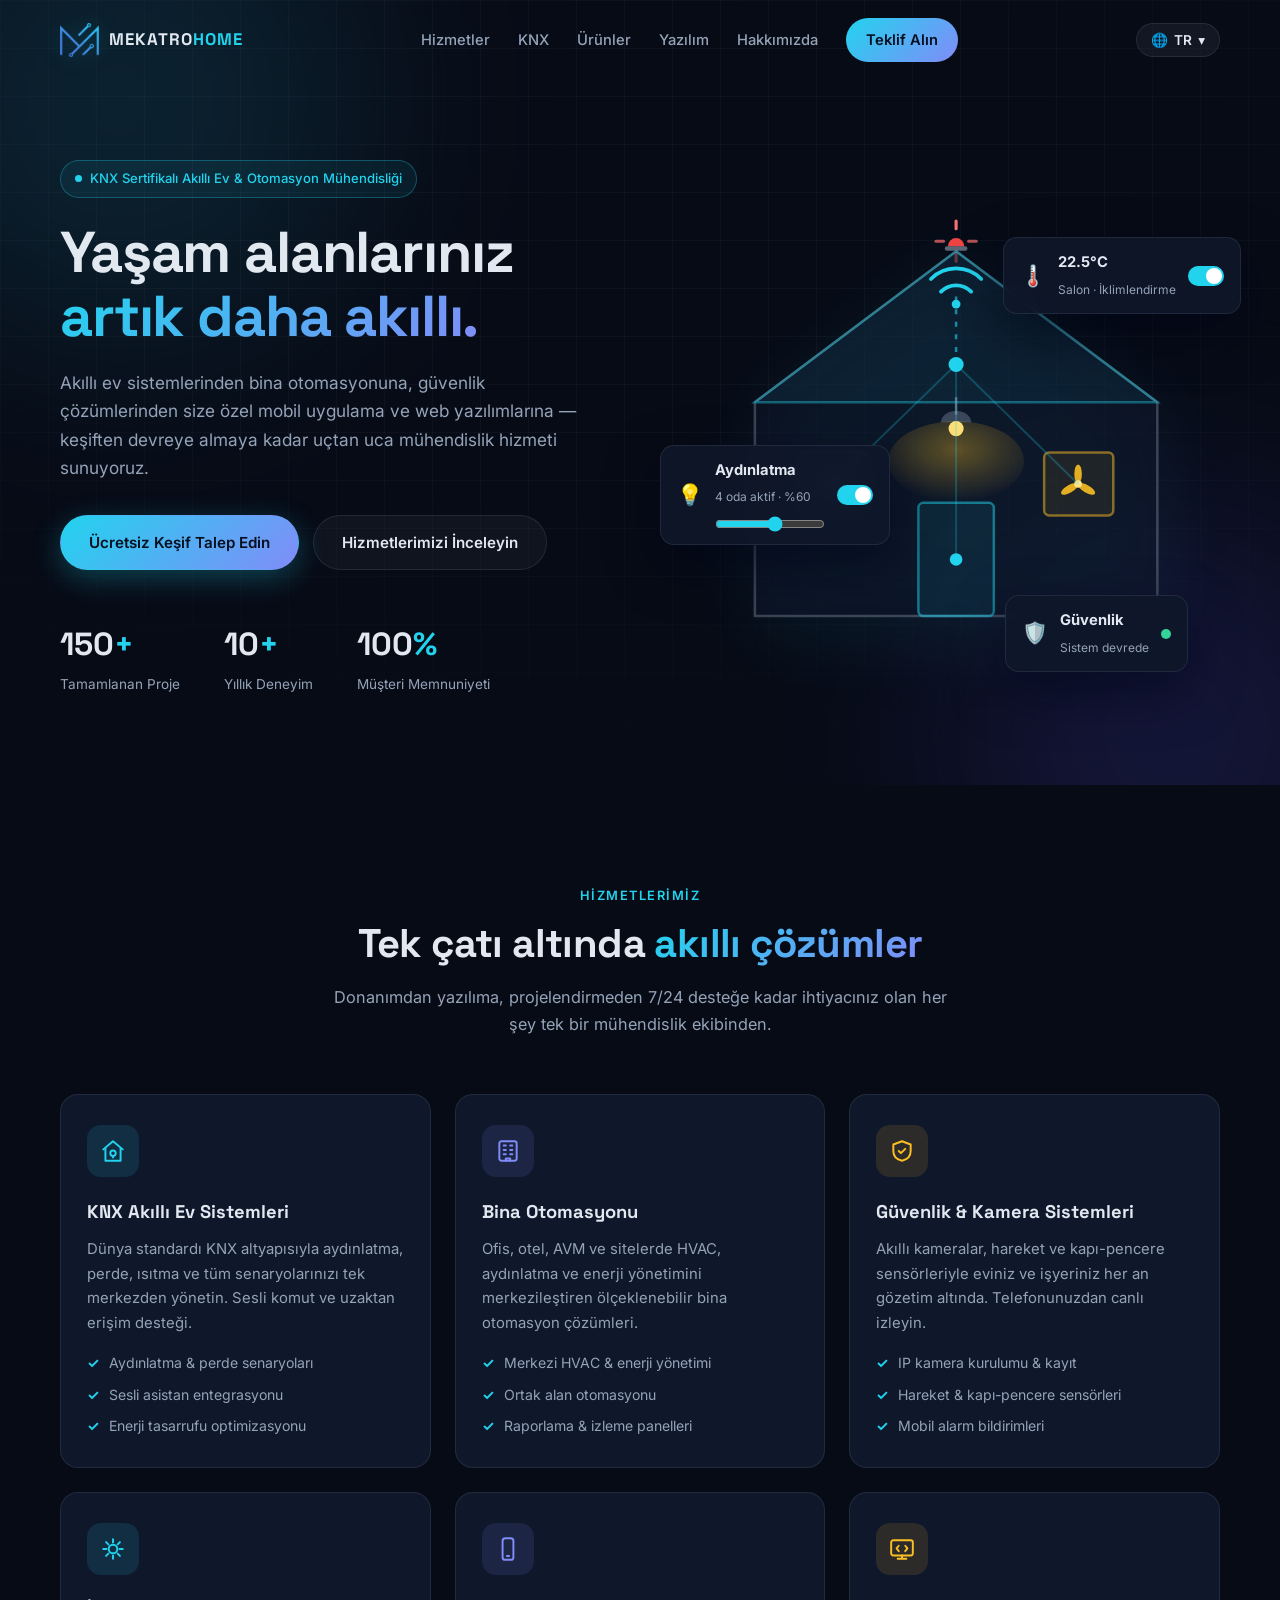
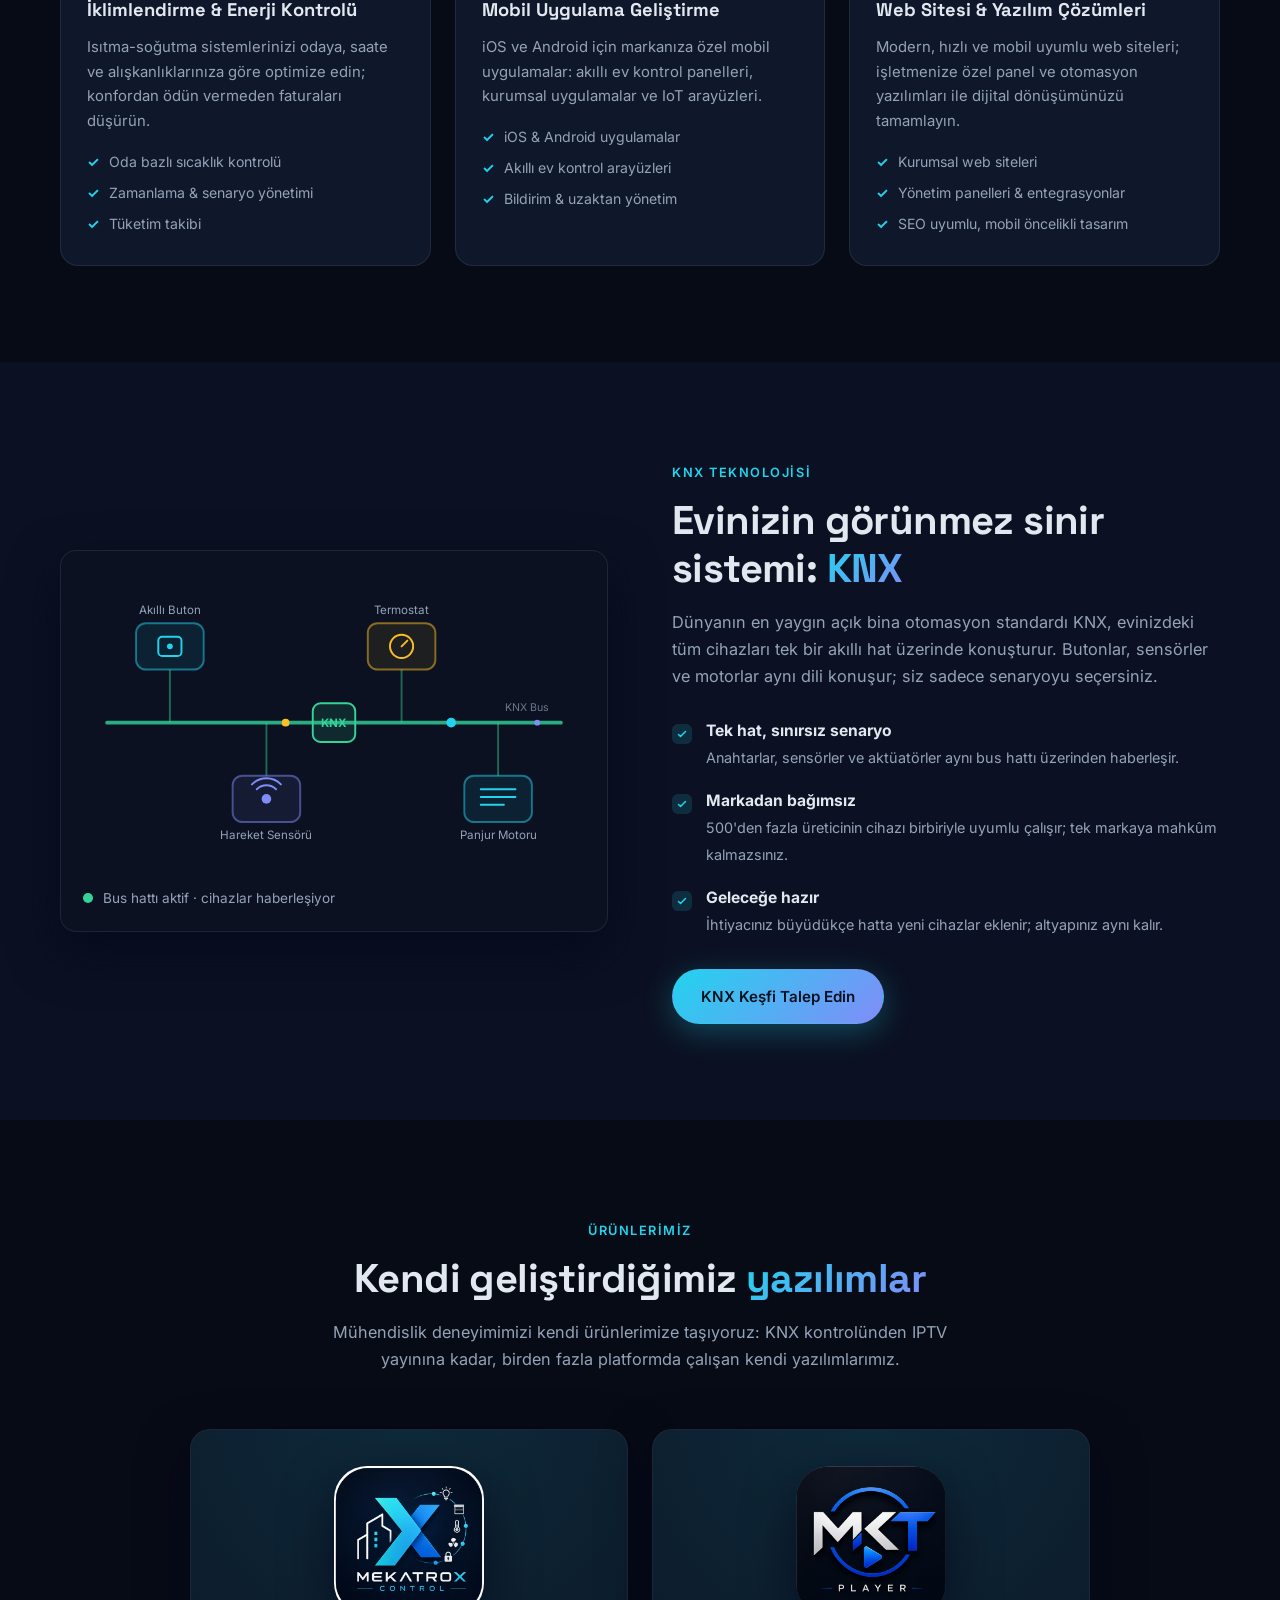
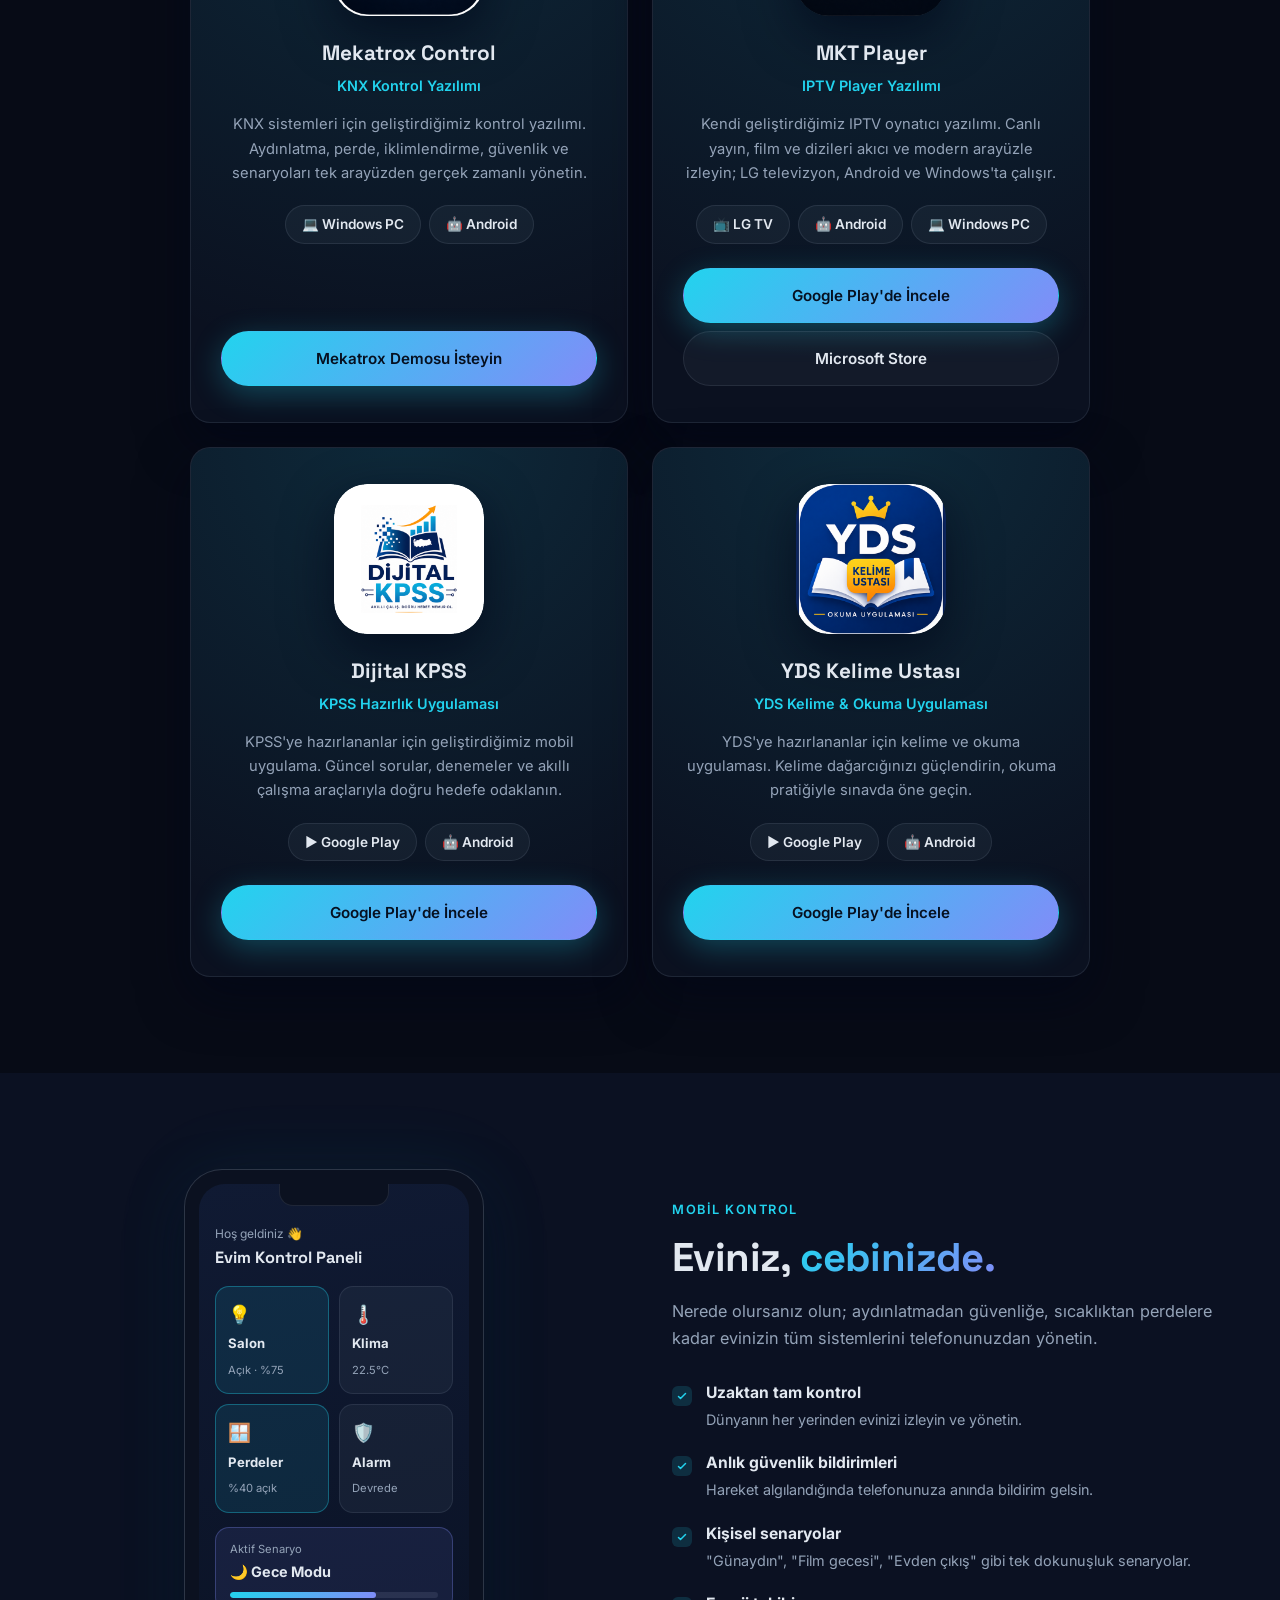
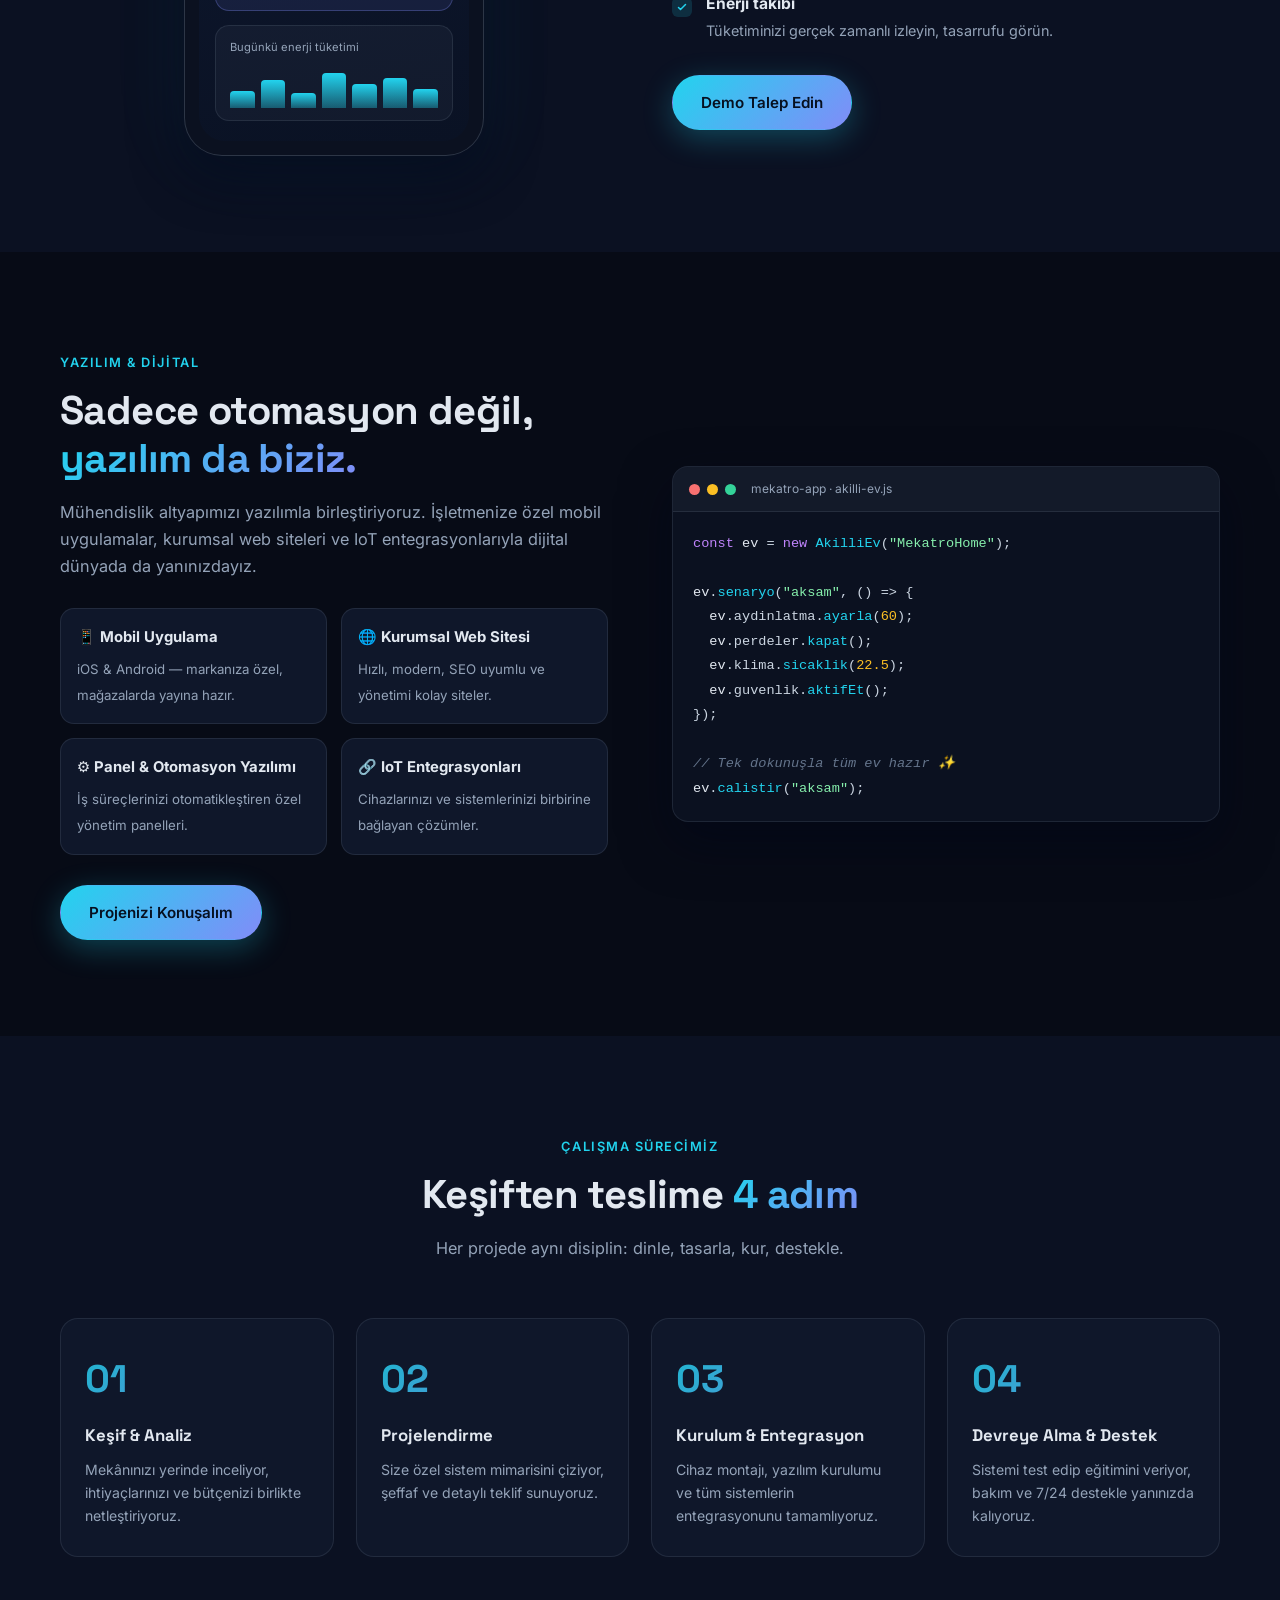
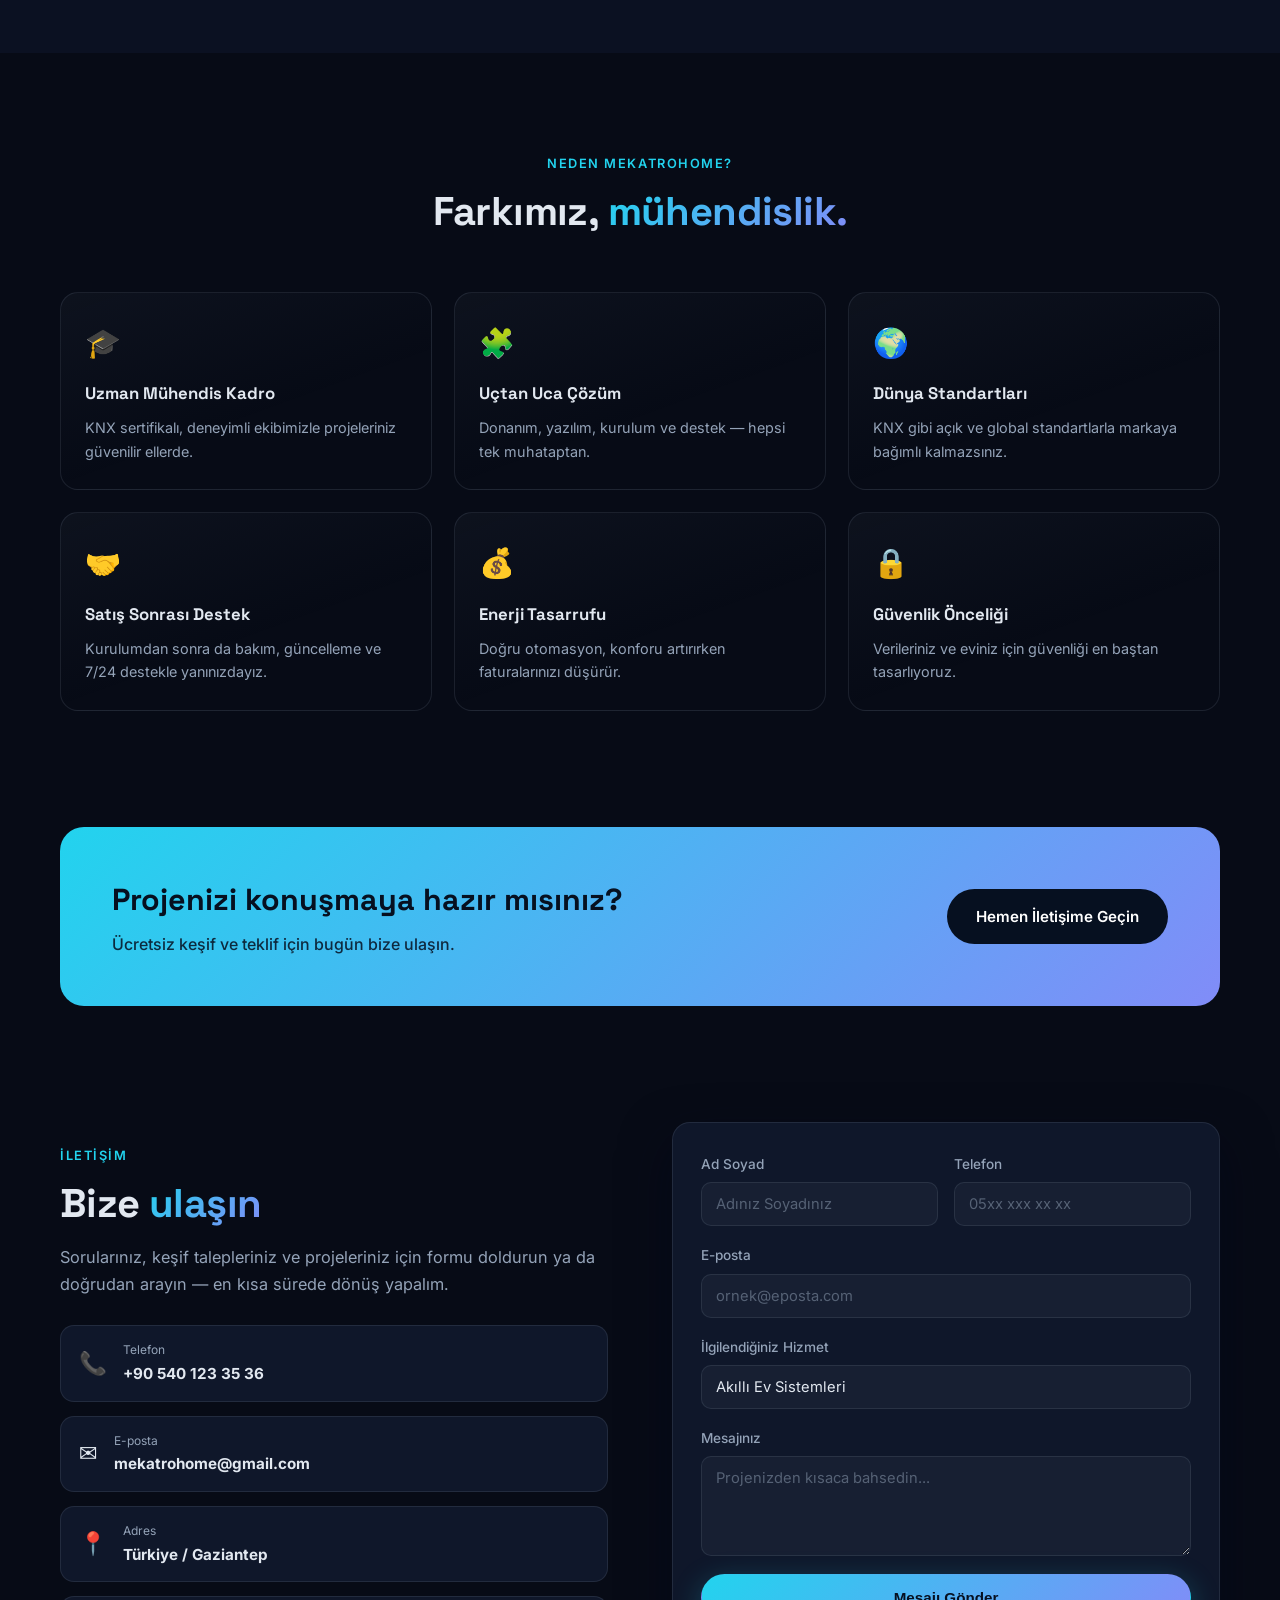
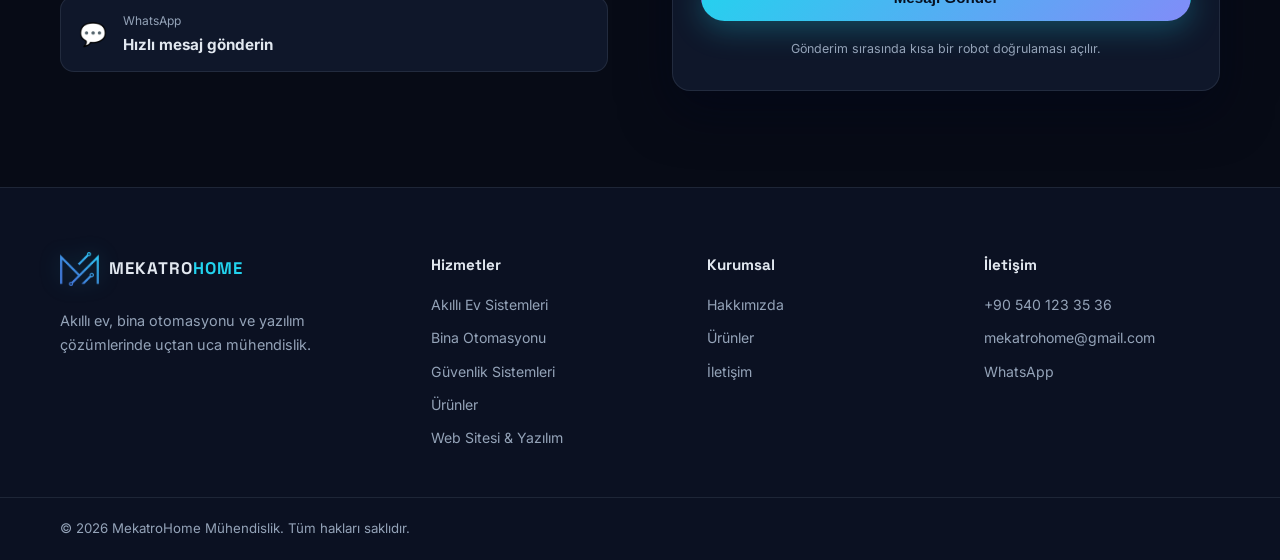
==== commit 9174a877: "Marka adı tutarlı biçimde MekatroHome (bitişik) yapıldı Google'da 'Mekatro Home' (ayrık) görünüyordu" ====
--- a/index.html
+++ b/index.html
@@ -4,10 +4,10 @@
   <meta charset="UTF-8">
   <meta name="viewport" content="width=device-width, initial-scale=1.0">
   <meta name="google-site-verification" content="V6_s4jiMxoa1BGjygdVwZwzefI3BDbrpAjq6mvPRCFU" />
-  <title>Mekatro Home Mühendislik | KNX Akıllı Ev, Bina Otomasyonu ve Yazılım — Gaziantep</title>
-  <meta name="description" content="Mekatro Home Mühendislik, Gaziantep merkezli KNX akıllı ev sistemleri, bina otomasyonu, güvenlik kamera sistemleri ile Mekatrox kontrol yazılımı, mobil uygulama ve web sitesi geliştirme hizmeti sunar. Keşiften devreye almaya uçtan uca mühendislik.">
-  <meta name="keywords" content="akıllı ev, KNX, bina otomasyonu, güvenlik kamerası, akıllı ev Gaziantep, KNX Gaziantep, mobil uygulama geliştirme, web sitesi, Mekatrox, Mekatro Home">
-  <meta name="author" content="Mekatro Home Mühendislik">
+  <title>MekatroHome Mühendislik | KNX Akıllı Ev, Bina Otomasyonu ve Yazılım — Gaziantep</title>
+  <meta name="description" content="MekatroHome Mühendislik, Gaziantep merkezli KNX akıllı ev sistemleri, bina otomasyonu, güvenlik kamera sistemleri ile Mekatrox kontrol yazılımı, mobil uygulama ve web sitesi geliştirme hizmeti sunar. Keşiften devreye almaya uçtan uca mühendislik.">
+  <meta name="keywords" content="MekatroHome, Mekatro Home, MekatroHome Mühendislik, MekatroHome Gaziantep, akıllı ev, KNX, bina otomasyonu, güvenlik kamerası, akıllı ev Gaziantep, KNX Gaziantep, mobil uygulama geliştirme, web sitesi, Mekatrox">
+  <meta name="author" content="MekatroHome Mühendislik">
   <meta name="robots" content="index, follow, max-image-preview:large">
   <meta name="theme-color" content="#070b16">
   <link rel="canonical" href="https://www.mekatrohome.com/">
@@ -21,16 +21,16 @@
 
   <!-- Open Graph / sosyal medya -->
   <meta property="og:type" content="website">
-  <meta property="og:site_name" content="Mekatro Home Mühendislik">
+  <meta property="og:site_name" content="MekatroHome Mühendislik">
   <meta property="og:locale" content="tr_TR">
-  <meta property="og:title" content="Mekatro Home Mühendislik | KNX Akıllı Ev ve Otomasyon">
+  <meta property="og:title" content="MekatroHome Mühendislik | KNX Akıllı Ev ve Otomasyon">
   <meta property="og:description" content="Gaziantep merkezli KNX akıllı ev, bina otomasyonu, güvenlik ve Mekatrox kontrol yazılımı. Keşiften devreye almaya uçtan uca mühendislik.">
   <meta property="og:url" content="https://www.mekatrohome.com/">
   <meta property="og:image" content="https://www.mekatrohome.com/assets/og-image.png">
   <meta property="og:image:width" content="1200">
   <meta property="og:image:height" content="630">
   <meta name="twitter:card" content="summary_large_image">
-  <meta name="twitter:title" content="Mekatro Home Mühendislik | KNX Akıllı Ev ve Otomasyon">
+  <meta name="twitter:title" content="MekatroHome Mühendislik | KNX Akıllı Ev ve Otomasyon">
   <meta name="twitter:description" content="Gaziantep merkezli KNX akıllı ev, bina otomasyonu, güvenlik ve Mekatrox kontrol yazılımı.">
   <meta name="twitter:image" content="https://www.mekatrohome.com/assets/og-image.png">
 
@@ -49,8 +49,8 @@
       {
         "@type": ["Organization", "LocalBusiness"],
         "@id": "https://www.mekatrohome.com/#kurulus",
-        "name": "Mekatro Home Mühendislik",
-        "alternateName": "MekatroHome",
+        "name": "MekatroHome Mühendislik",
+        "alternateName": ["MekatroHome", "Mekatro Home", "Mekatro Home Mühendislik", "MekatroHome Gaziantep"],
         "url": "https://www.mekatrohome.com/",
         "logo": "https://www.mekatrohome.com/assets/logo.png",
         "image": "https://www.mekatrohome.com/assets/og-image.png",
@@ -71,7 +71,7 @@
         "@type": "WebSite",
         "@id": "https://www.mekatrohome.com/#site",
         "url": "https://www.mekatrohome.com/",
-        "name": "Mekatro Home Mühendislik",
+        "name": "MekatroHome Mühendislik",
         "inLanguage": ["tr", "en", "de", "ar"],
         "publisher": { "@id": "https://www.mekatrohome.com/#kurulus" }
       },
@@ -80,7 +80,7 @@
         "name": "Mekatrox Control",
         "applicationCategory": "BusinessApplication",
         "operatingSystem": "Windows, Android",
-        "description": "KNX akıllı ev ve bina otomasyon sistemleri için Mekatro Home tarafından geliştirilen kontrol yazılımı. Aydınlatma, perde, iklimlendirme, güvenlik ve senaryoları tek arayüzden yönetir.",
+        "description": "KNX akıllı ev ve bina otomasyon sistemleri için MekatroHome tarafından geliştirilen kontrol yazılımı. Aydınlatma, perde, iklimlendirme, güvenlik ve senaryoları tek arayüzden yönetir.",
         "publisher": { "@id": "https://www.mekatrohome.com/#kurulus" },
         "offers": { "@type": "Offer", "price": "0", "priceCurrency": "TRY" }
       },
@@ -89,7 +89,7 @@
         "name": "MKT Player",
         "applicationCategory": "MultimediaApplication",
         "operatingSystem": "LG webOS, Android, Windows",
-        "description": "Mekatro Home tarafından geliştirilen IPTV oynatıcı yazılımı. Canlı yayın, film ve dizileri modern arayüzle izlemeyi sağlar; LG televizyon, Android ve Windows PC üzerinde çalışır.",
+        "description": "MekatroHome tarafından geliştirilen IPTV oynatıcı yazılımı. Canlı yayın, film ve dizileri modern arayüzle izlemeyi sağlar; LG televizyon, Android ve Windows PC üzerinde çalışır.",
         "publisher": { "@id": "https://www.mekatrohome.com/#kurulus" },
         "downloadUrl": "https://play.google.com/store/apps/details?id=com.mktplayer.app",
         "installUrl": "https://play.google.com/store/apps/details?id=com.mktplayer.app",
@@ -101,7 +101,7 @@
         "name": "Dijital KPSS",
         "applicationCategory": "EducationApplication",
         "operatingSystem": "Android",
-        "description": "Mekatro Home tarafından geliştirilen KPSS sınavına hazırlık uygulaması. Güncel sorular, denemeler ve akıllı çalışma araçları sunar. Google Play üzerinde yayındadır.",
+        "description": "MekatroHome tarafından geliştirilen KPSS sınavına hazırlık uygulaması. Güncel sorular, denemeler ve akıllı çalışma araçları sunar. Google Play üzerinde yayındadır.",
         "publisher": { "@id": "https://www.mekatrohome.com/#kurulus" },
         "downloadUrl": "https://play.google.com/store/apps/details?id=com.dijitalkpss.app",
         "installUrl": "https://play.google.com/store/apps/details?id=com.dijitalkpss.app",
@@ -113,7 +113,7 @@
         "name": "YDS Kelime Ustası",
         "applicationCategory": "EducationApplication",
         "operatingSystem": "Android",
-        "description": "Mekatro Home tarafından geliştirilen YDS kelime ve okuma uygulaması. Kelime dağarcığını güçlendirir ve okuma pratiği sunar. Google Play üzerinde yayındadır.",
+        "description": "MekatroHome tarafından geliştirilen YDS kelime ve okuma uygulaması. Kelime dağarcığını güçlendirir ve okuma pratiği sunar. Google Play üzerinde yayındadır.",
         "publisher": { "@id": "https://www.mekatrohome.com/#kurulus" },
         "downloadUrl": "https://play.google.com/store/apps/details?id=com.ydskelime.app",
         "installUrl": "https://play.google.com/store/apps/details?id=com.ydskelime.app",
@@ -127,7 +127,7 @@
         "areaServed": "TR",
         "hasOfferCatalog": {
           "@type": "OfferCatalog",
-          "name": "Mekatro Home Hizmetleri",
+          "name": "MekatroHome Hizmetleri",
           "itemListElement": [
             { "@type": "Offer", "itemOffered": { "@type": "Service", "name": "KNX Akıllı Ev Sistemleri" } },
             { "@type": "Offer", "itemOffered": { "@type": "Service", "name": "Bina Otomasyonu" } },
@@ -148,23 +148,23 @@
           },
           {
             "@type": "Question",
-            "name": "Mekatro Home hangi hizmetleri sunuyor?",
-            "acceptedAnswer": { "@type": "Answer", "text": "Mekatro Home; KNX akıllı ev sistemleri, bina otomasyonu, güvenlik ve kamera sistemleri, iklimlendirme kontrolü ile Mekatrox kontrol yazılımı, mobil uygulama ve web sitesi geliştirme hizmetleri sunar. Keşiften devreye almaya kadar uçtan uca mühendislik verir." }
+            "name": "MekatroHome hangi hizmetleri sunuyor?",
+            "acceptedAnswer": { "@type": "Answer", "text": "MekatroHome; KNX akıllı ev sistemleri, bina otomasyonu, güvenlik ve kamera sistemleri, iklimlendirme kontrolü ile Mekatrox kontrol yazılımı, mobil uygulama ve web sitesi geliştirme hizmetleri sunar. Keşiften devreye almaya kadar uçtan uca mühendislik verir." }
           },
           {
             "@type": "Question",
             "name": "Mekatrox Control yazılımı nedir?",
-            "acceptedAnswer": { "@type": "Answer", "text": "Mekatrox Control, Mekatro Home tarafından KNX sistemleri için geliştirilen kontrol yazılımıdır. Windows bilgisayar ve Android telefonlarda çalışır; aydınlatma, perde, iklimlendirme, güvenlik ve senaryoları tek arayüzden gerçek zamanlı yönetir." }
+            "acceptedAnswer": { "@type": "Answer", "text": "Mekatrox Control, MekatroHome tarafından KNX sistemleri için geliştirilen kontrol yazılımıdır. Windows bilgisayar ve Android telefonlarda çalışır; aydınlatma, perde, iklimlendirme, güvenlik ve senaryoları tek arayüzden gerçek zamanlı yönetir." }
           },
           {
             "@type": "Question",
             "name": "MKT Player nedir ve hangi cihazlarda çalışır?",
-            "acceptedAnswer": { "@type": "Answer", "text": "MKT Player, Mekatro Home tarafından geliştirilen IPTV oynatıcı yazılımıdır. Canlı yayın, film ve dizileri modern bir arayüzle izlemenizi sağlar; LG televizyon (webOS), Android cihazlar ve Windows bilgisayarlarda çalışır." }
+            "acceptedAnswer": { "@type": "Answer", "text": "MKT Player, MekatroHome tarafından geliştirilen IPTV oynatıcı yazılımıdır. Canlı yayın, film ve dizileri modern bir arayüzle izlemenizi sağlar; LG televizyon (webOS), Android cihazlar ve Windows bilgisayarlarda çalışır." }
           },
           {
             "@type": "Question",
-            "name": "Mekatro Home hangi bölgede hizmet veriyor?",
-            "acceptedAnswer": { "@type": "Answer", "text": "Mekatro Home Mühendislik Gaziantep merkezlidir ve Türkiye genelinde akıllı ev ve bina otomasyonu projeleri gerçekleştirir." }
+            "name": "MekatroHome hangi bölgede hizmet veriyor?",
+            "acceptedAnswer": { "@type": "Answer", "text": "MekatroHome Mühendislik Gaziantep merkezlidir ve Türkiye genelinde akıllı ev ve bina otomasyonu projeleri gerçekleştirir." }
           }
         ]
       }
@@ -177,7 +177,7 @@
   <!-- ============ HEADER ============ -->
   <header class="header" id="header">
     <div class="container header__inner">
-      <a href="#hero" class="logo" aria-label="Mekatro Home ana sayfa">
+      <a href="#hero" class="logo" aria-label="MekatroHome ana sayfa">
         <img class="logo__img" src="assets/logo-mark.png" alt="MekatroHome logosu">
         <span class="logo__text">MEKATRO<em>HOME</em></span>
       </a>
@@ -720,7 +720,7 @@
         <div class="split__visual reveal" aria-hidden="true">
           <div class="code-window">
             <div class="code-window__bar"><i></i><i></i><i></i><span data-i18n="code.file">mekatro-app · akilli-ev.js</span></div>
-            <pre class="code-window__body"><code id="codeSample"><span class="c-kw">const</span> <span class="c-var">ev</span> = <span class="c-kw">new</span> <span class="c-fn">AkilliEv</span>(<span class="c-str">"Mekatro Home"</span>);
+            <pre class="code-window__body"><code id="codeSample"><span class="c-kw">const</span> <span class="c-var">ev</span> = <span class="c-kw">new</span> <span class="c-fn">AkilliEv</span>(<span class="c-str">"MekatroHome"</span>);
 
 <span class="c-var">ev</span>.<span class="c-fn">senaryo</span>(<span class="c-str">"aksam"</span>, () =&gt; {
   <span class="c-var">ev</span>.aydinlatma.<span class="c-fn">ayarla</span>(<span class="c-num">60</span>);
@@ -774,7 +774,7 @@
     <section class="section" id="neden-biz">
       <div class="container">
         <div class="section__head reveal">
-          <span class="section__tag" data-i18n="ned.tag">Neden Mekatro Home?</span>
+          <span class="section__tag" data-i18n="ned.tag">Neden MekatroHome?</span>
           <h2 class="section__title"><span data-i18n="ned.t1">Farkımız,</span> <span class="text-gradient" data-i18n="ned.t2">mühendislik.</span></h2>
         </div>
 
@@ -840,7 +840,7 @@
               <span class="contact-item__icon">📞</span>
               <div><small data-i18n="il.c1l">Telefon</small><strong>+90 540 123 35 36</strong></div>
             </a>
-            <a class="contact-item" href="mailto:mekatrohome@gmail.com?subject=Mekatro%20Home%20-%20%C4%B0leti%C5%9Fim">
+            <a class="contact-item" href="mailto:mekatrohome@gmail.com?subject=MekatroHome%20-%20%C4%B0leti%C5%9Fim">
               <span class="contact-item__icon">✉️</span>
               <div><small data-i18n="il.c2l">E-posta</small><strong>mekatrohome@gmail.com</strong></div>
             </a>
@@ -857,7 +857,7 @@
 
         <div class="split__visual reveal">
           <form class="form" id="contactForm" action="https://formsubmit.co/mekatrohome@gmail.com" method="POST" accept-charset="UTF-8">
-            <input type="hidden" name="_subject" value="Mekatro Home web sitesinden yeni mesaj">
+            <input type="hidden" name="_subject" value="MekatroHome web sitesinden yeni mesaj">
             <input type="hidden" name="_template" value="table">
             <input type="hidden" name="_captcha" value="true">
             <input type="hidden" name="_next" value="https://www.mekatrohome.com/?gonderildi=1#iletisim">
@@ -931,7 +931,7 @@
       <div class="footer__col">
         <h4 data-i18n="foot.h3">İletişim</h4>
         <a href="tel:+905401233536">+90 540 123 35 36</a>
-        <a href="mailto:mekatrohome@gmail.com?subject=Mekatro%20Home%20-%20%C4%B0leti%C5%9Fim">mekatrohome@gmail.com</a>
+        <a href="mailto:mekatrohome@gmail.com?subject=MekatroHome%20-%20%C4%B0leti%C5%9Fim">mekatrohome@gmail.com</a>
         <a href="https://wa.me/905401233536" target="_blank" rel="noopener">WhatsApp</a>
       </div>
     </div>
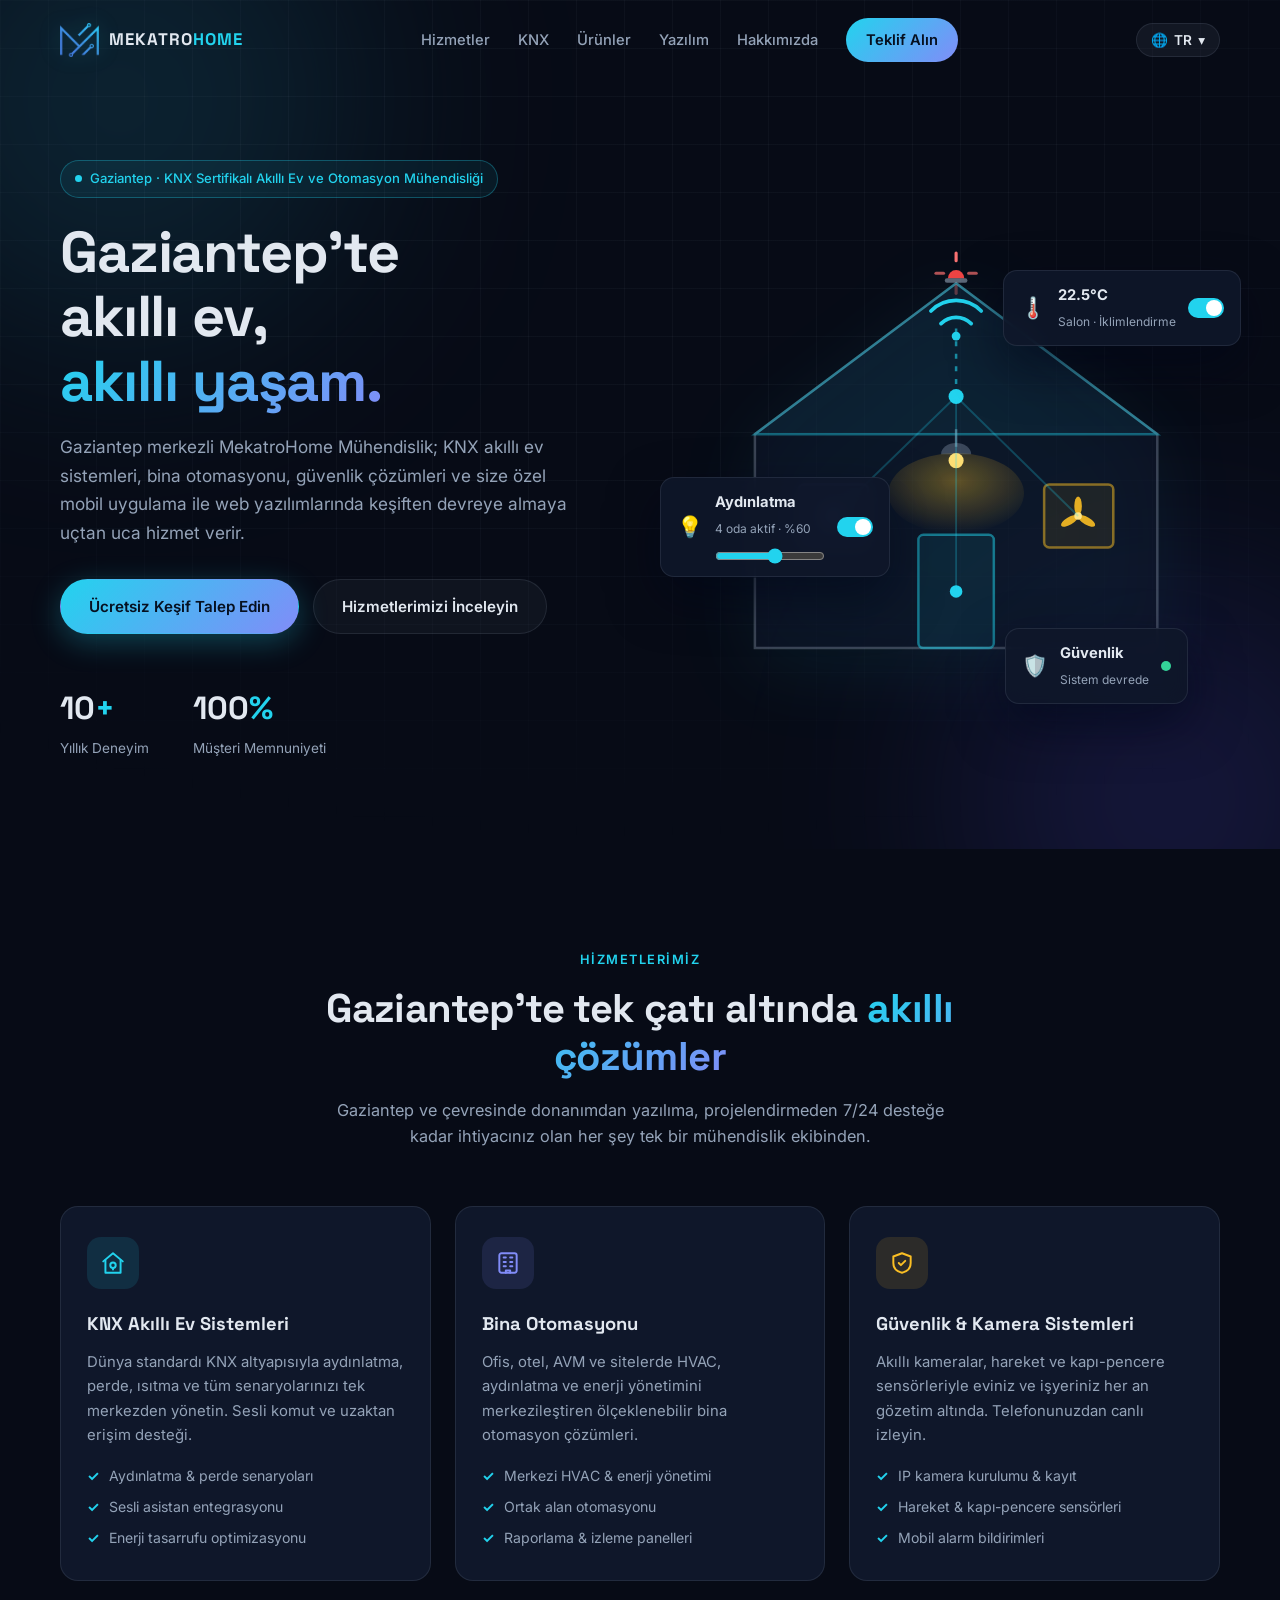
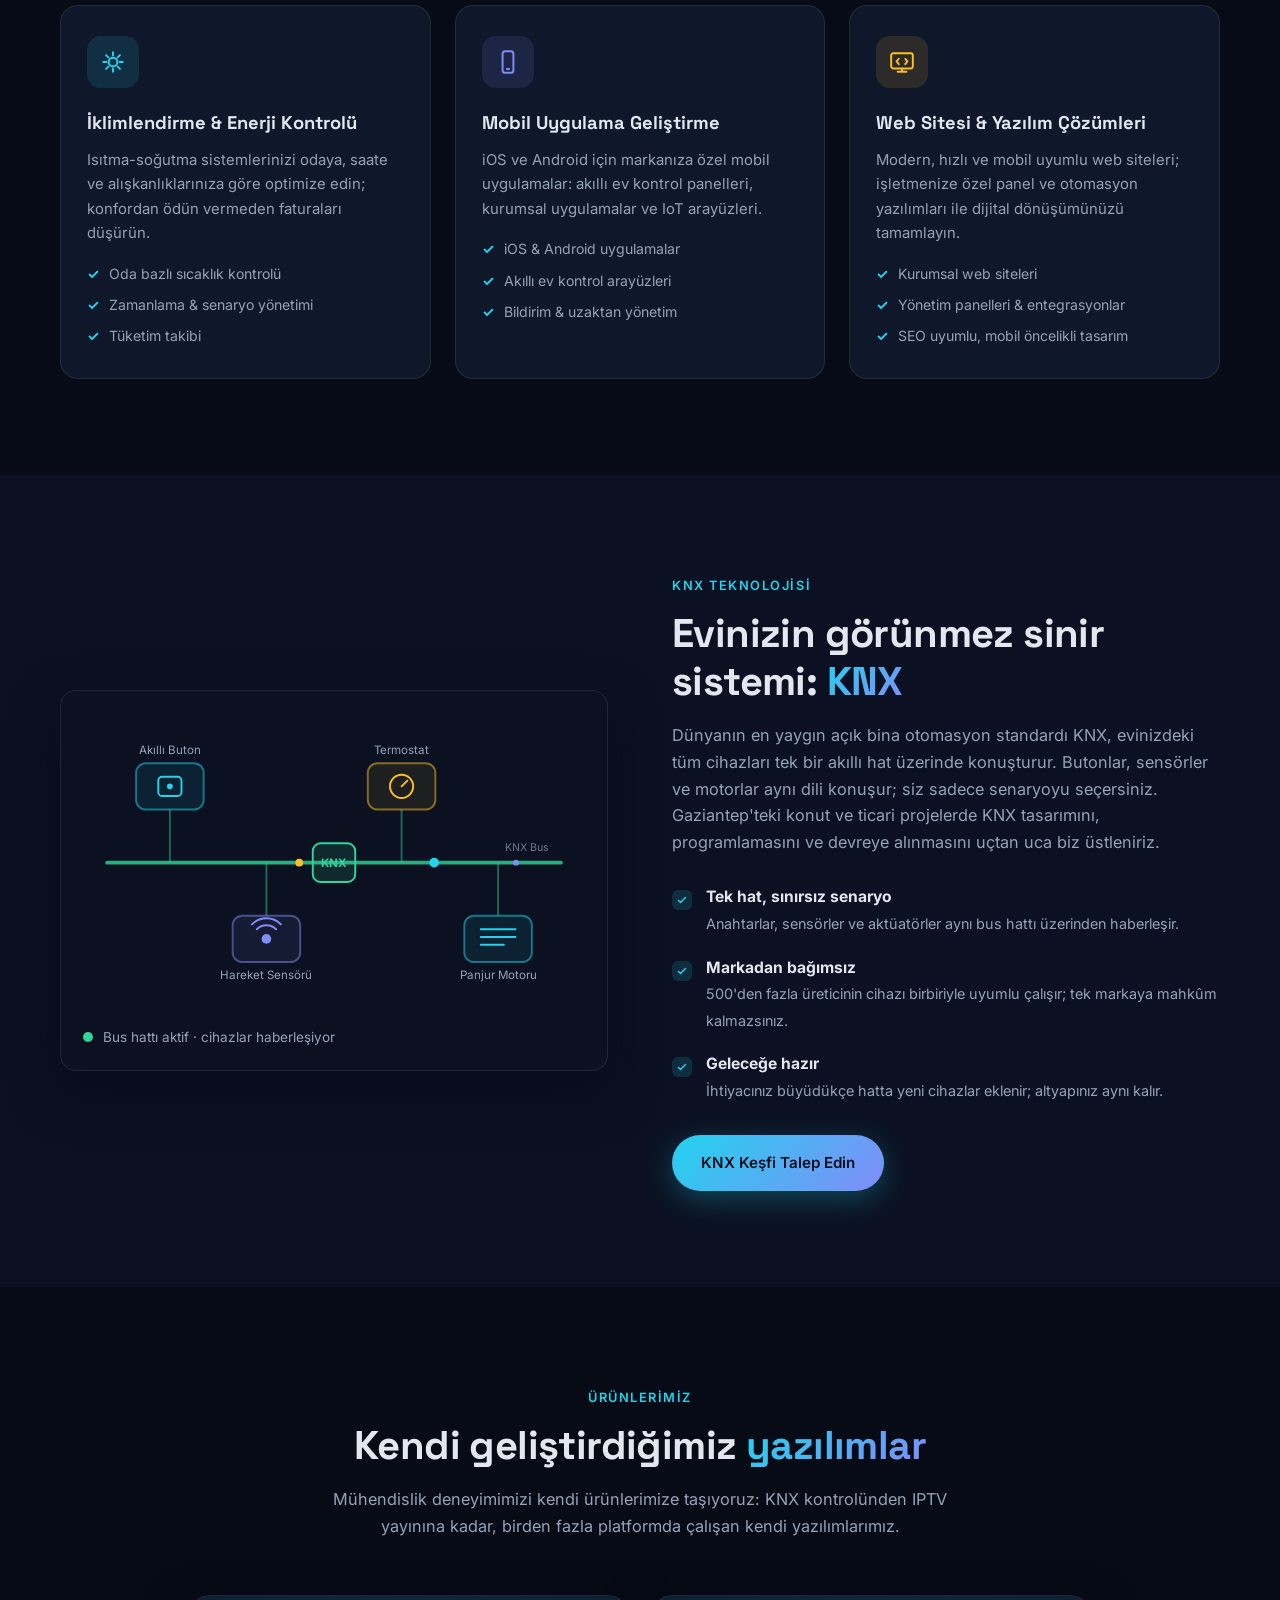
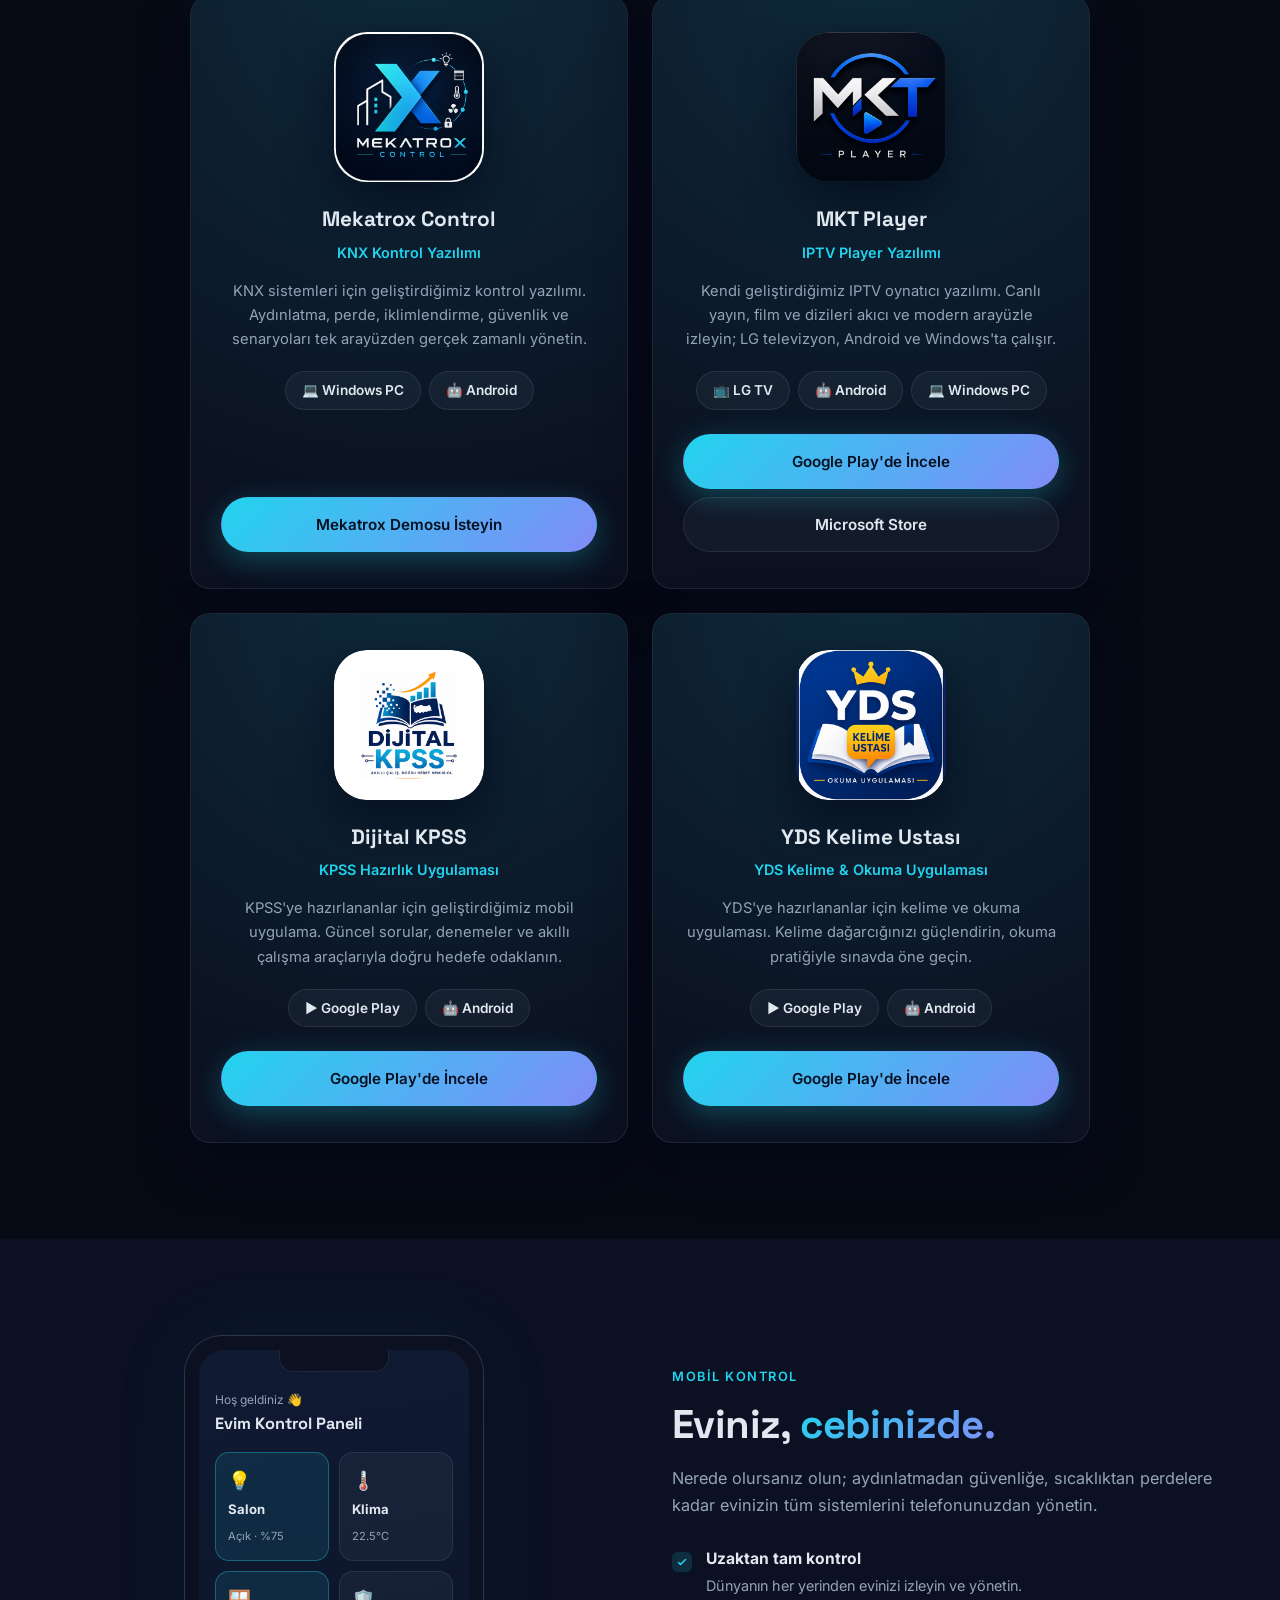
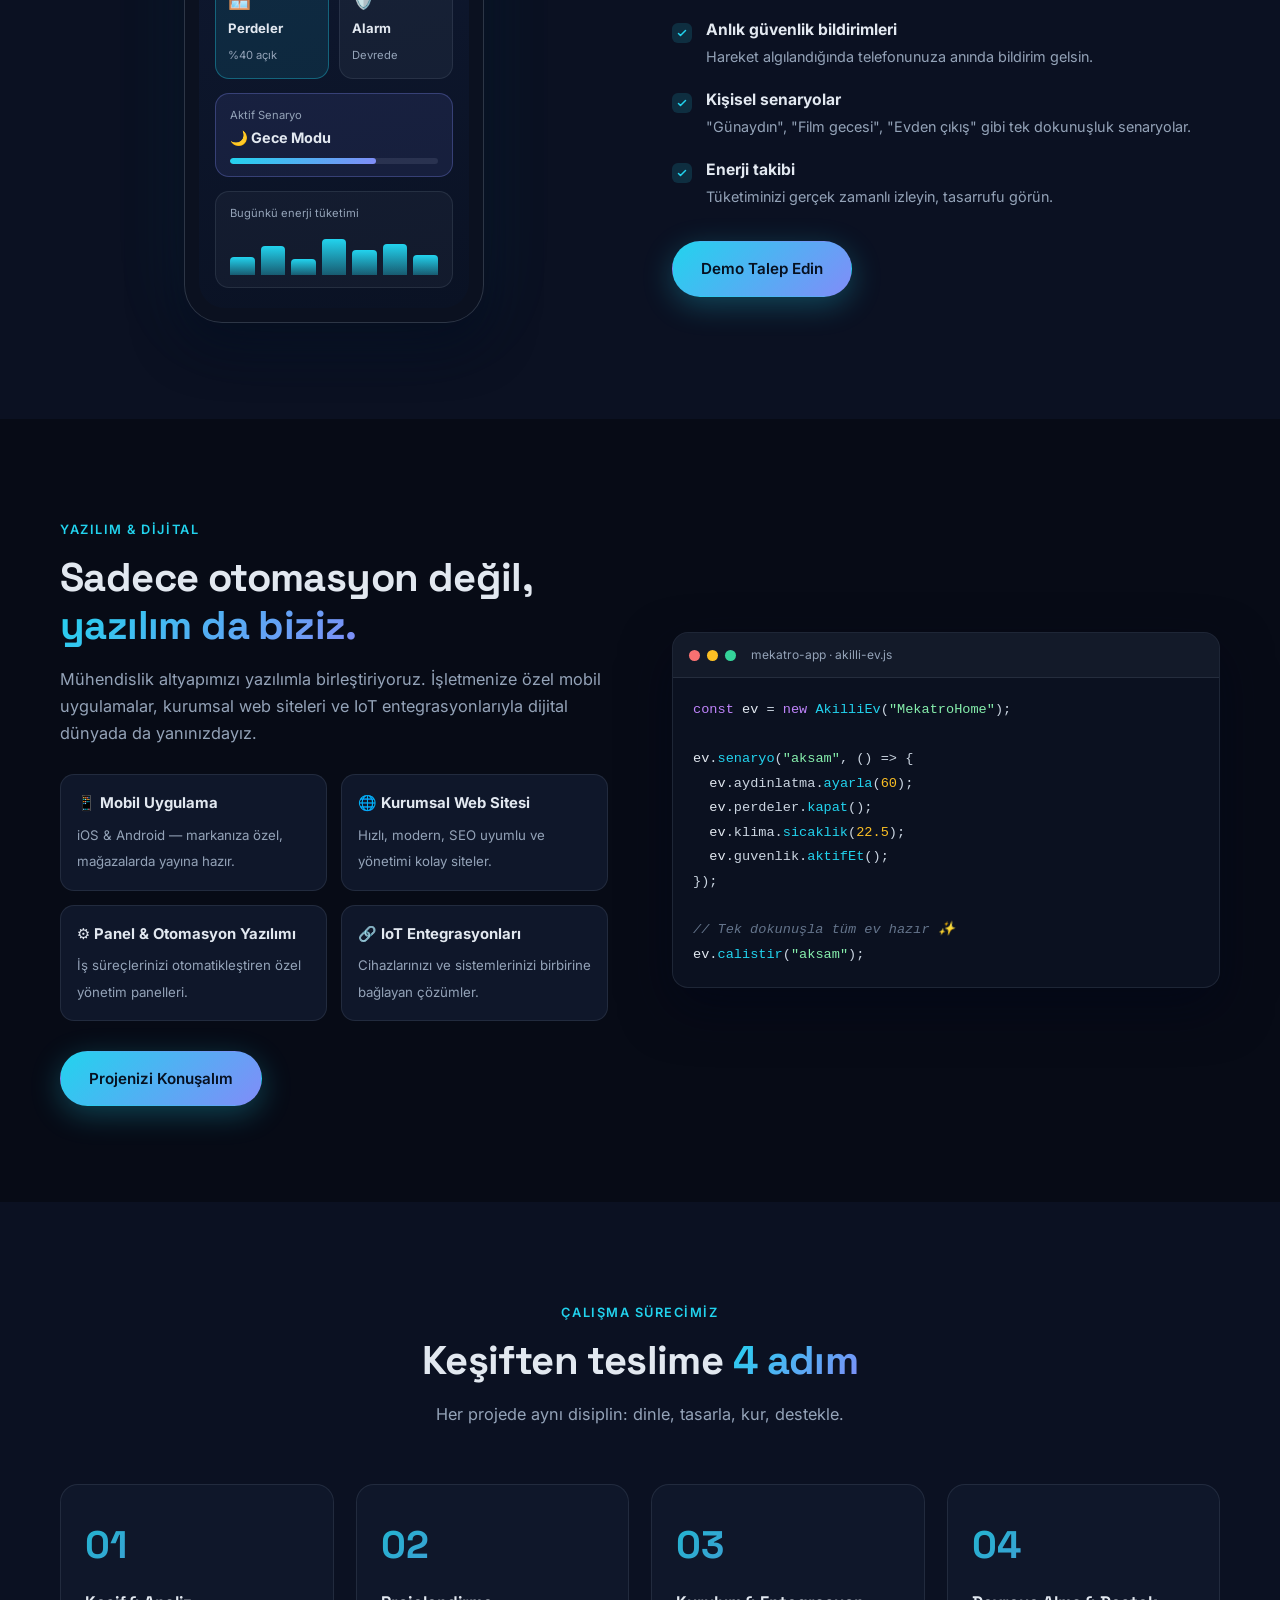
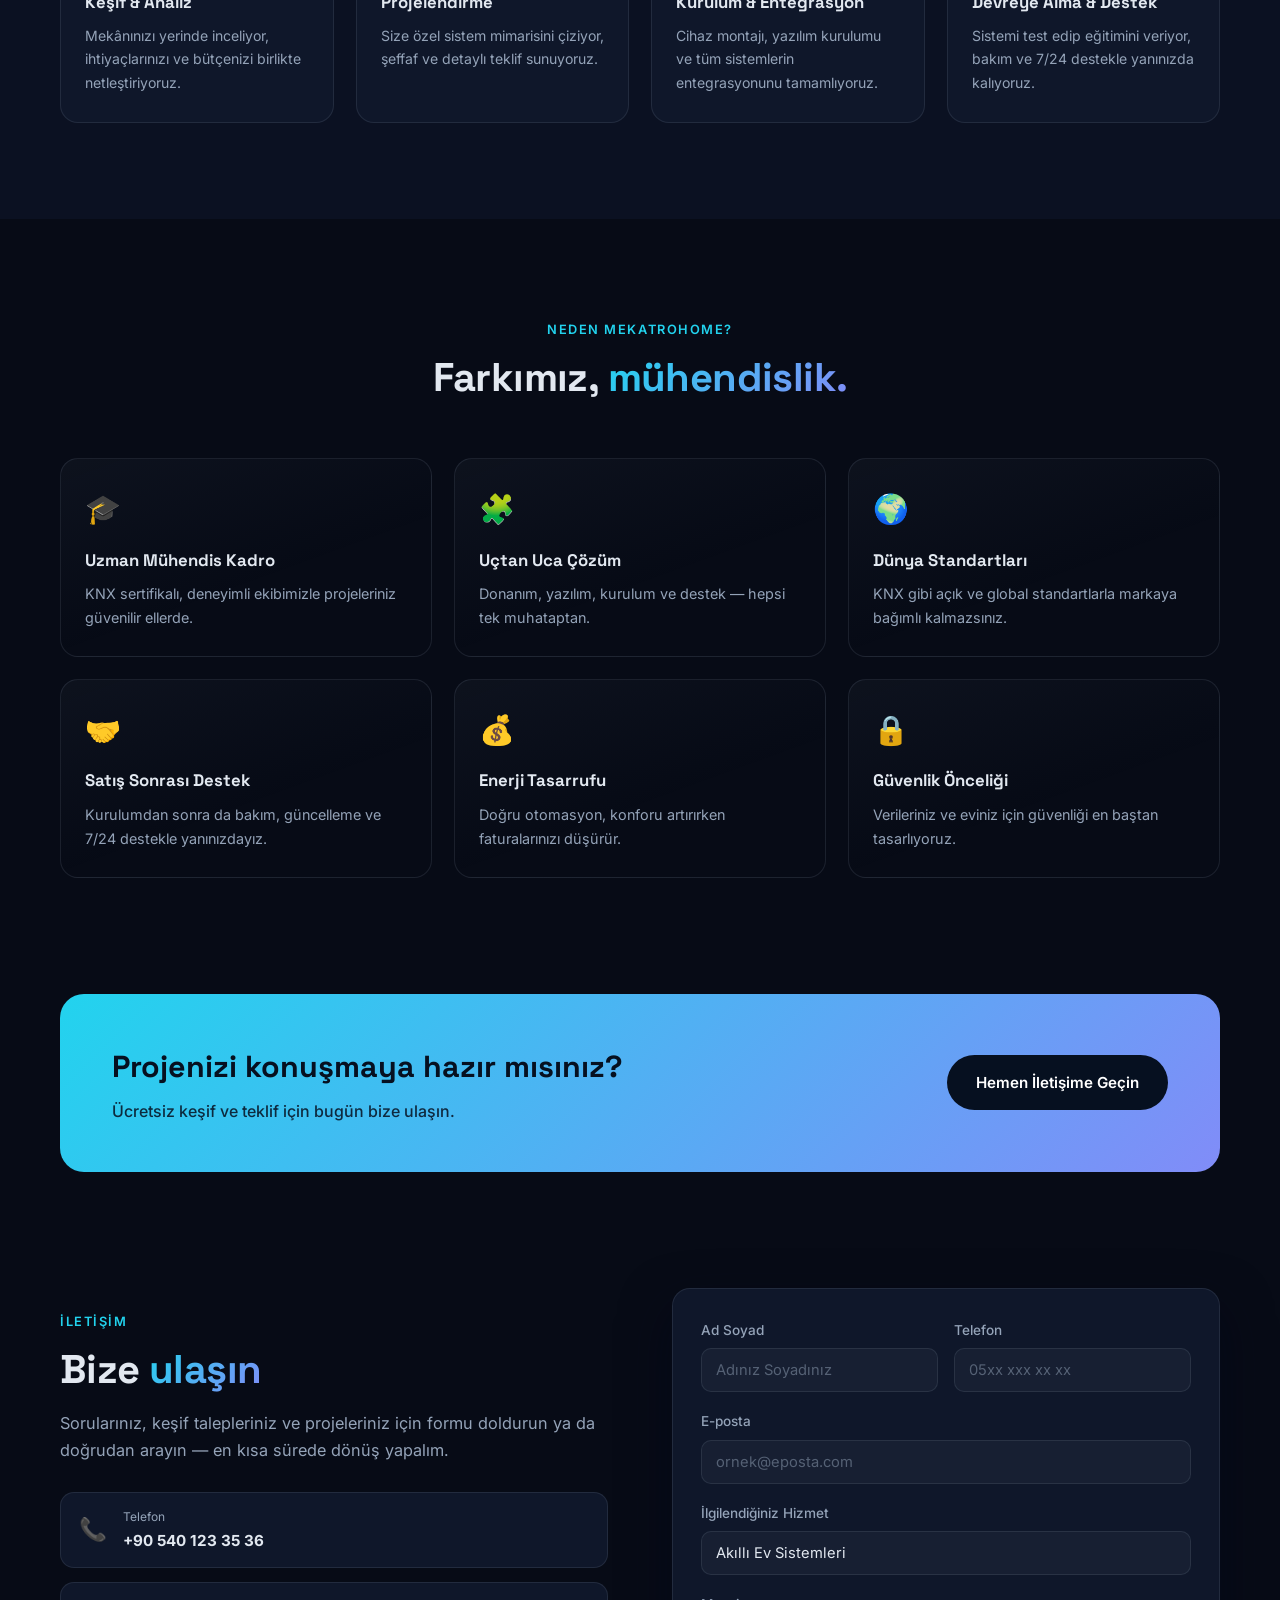
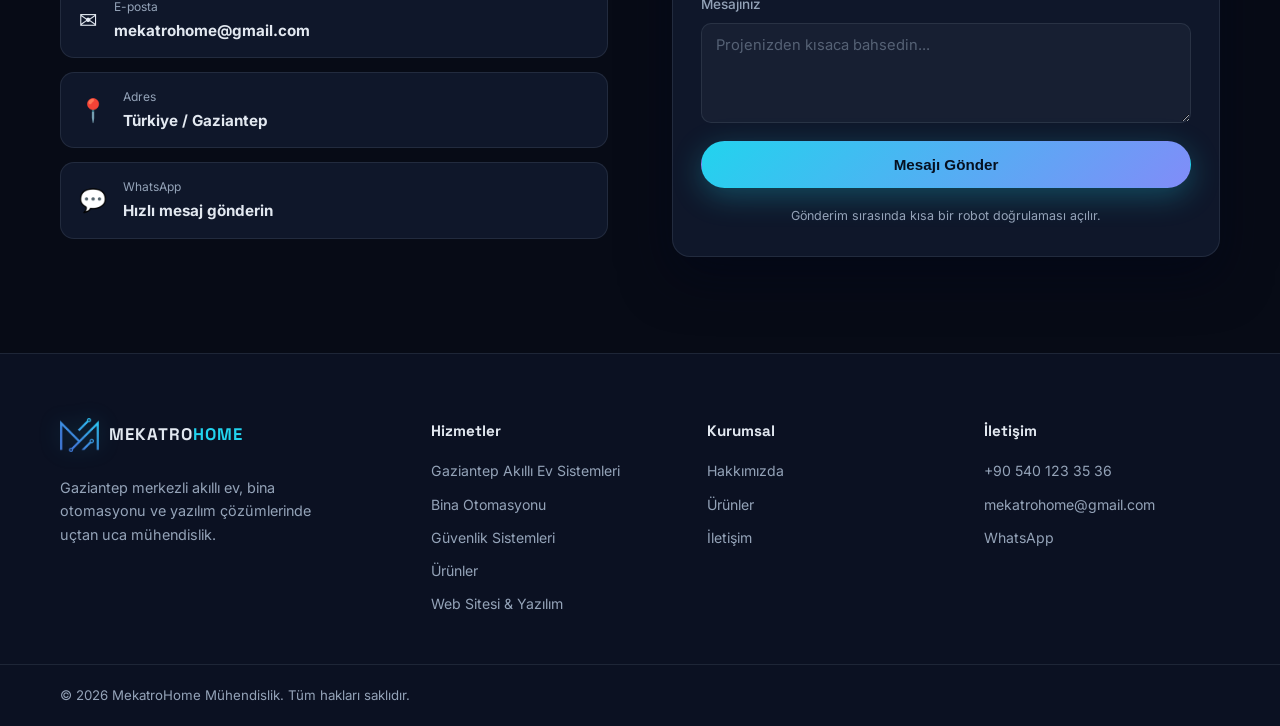
==== commit 9159a66e: "Gaziantep akıllı ev/KNX anahtar kelimeleri için yerel SEO güçlendirildi Hedef: "gaziantep akıllı ev"" ====
--- a/index.html
+++ b/index.html
@@ -4,9 +4,9 @@
   <meta charset="UTF-8">
   <meta name="viewport" content="width=device-width, initial-scale=1.0">
   <meta name="google-site-verification" content="V6_s4jiMxoa1BGjygdVwZwzefI3BDbrpAjq6mvPRCFU" />
-  <title>MekatroHome Mühendislik | KNX Akıllı Ev, Bina Otomasyonu ve Yazılım — Gaziantep</title>
-  <meta name="description" content="MekatroHome Mühendislik, Gaziantep merkezli KNX akıllı ev sistemleri, bina otomasyonu, güvenlik kamera sistemleri ile Mekatrox kontrol yazılımı, mobil uygulama ve web sitesi geliştirme hizmeti sunar. Keşiften devreye almaya uçtan uca mühendislik.">
-  <meta name="keywords" content="MekatroHome, Mekatro Home, MekatroHome Mühendislik, MekatroHome Gaziantep, akıllı ev, KNX, bina otomasyonu, güvenlik kamerası, akıllı ev Gaziantep, KNX Gaziantep, mobil uygulama geliştirme, web sitesi, Mekatrox">
+  <title>Gaziantep Akıllı Ev ve KNX Sistemleri | MekatroHome Mühendislik</title>
+  <meta name="description" content="Gaziantep akıllı ev ve KNX sistemleri: MekatroHome Mühendislik, Gaziantep'te KNX akıllı ev, bina otomasyonu ve güvenlik kamera sistemleri kurar; Mekatrox kontrol yazılımı, mobil uygulama ve web sitesi geliştirir. Ücretsiz keşif, uçtan uca mühendislik.">
+  <meta name="keywords" content="Gaziantep akıllı ev, Gaziantep KNX, Gaziantep akıllı ev firmaları, Gaziantep KNX firmaları, akıllı ev sistemleri Gaziantep, KNX akıllı ev Gaziantep, Gaziantep bina otomasyonu, Gaziantep güvenlik kamera sistemleri, Gaziantep akıllı ev fiyatları, MekatroHome, Mekatro Home, MekatroHome Mühendislik, akıllı ev, KNX, bina otomasyonu, mobil uygulama geliştirme, web sitesi, Mekatrox">
   <meta name="author" content="MekatroHome Mühendislik">
   <meta name="robots" content="index, follow, max-image-preview:large">
   <meta name="theme-color" content="#070b16">
@@ -23,15 +23,15 @@
   <meta property="og:type" content="website">
   <meta property="og:site_name" content="MekatroHome Mühendislik">
   <meta property="og:locale" content="tr_TR">
-  <meta property="og:title" content="MekatroHome Mühendislik | KNX Akıllı Ev ve Otomasyon">
-  <meta property="og:description" content="Gaziantep merkezli KNX akıllı ev, bina otomasyonu, güvenlik ve Mekatrox kontrol yazılımı. Keşiften devreye almaya uçtan uca mühendislik.">
+  <meta property="og:title" content="Gaziantep Akıllı Ev ve KNX Sistemleri | MekatroHome Mühendislik">
+  <meta property="og:description" content="Gaziantep'te KNX akıllı ev, bina otomasyonu, güvenlik sistemleri ve Mekatrox kontrol yazılımı. Keşiften devreye almaya uçtan uca mühendislik.">
   <meta property="og:url" content="https://www.mekatrohome.com/">
   <meta property="og:image" content="https://www.mekatrohome.com/assets/og-image.png">
   <meta property="og:image:width" content="1200">
   <meta property="og:image:height" content="630">
   <meta name="twitter:card" content="summary_large_image">
-  <meta name="twitter:title" content="MekatroHome Mühendislik | KNX Akıllı Ev ve Otomasyon">
-  <meta name="twitter:description" content="Gaziantep merkezli KNX akıllı ev, bina otomasyonu, güvenlik ve Mekatrox kontrol yazılımı.">
+  <meta name="twitter:title" content="Gaziantep Akıllı Ev ve KNX Sistemleri | MekatroHome Mühendislik">
+  <meta name="twitter:description" content="Gaziantep'te KNX akıllı ev, bina otomasyonu, güvenlik sistemleri ve Mekatrox kontrol yazılımı.">
   <meta name="twitter:image" content="https://www.mekatrohome.com/assets/og-image.png">
 
   <link rel="icon" type="image/png" href="assets/favicon.png">
@@ -54,18 +54,26 @@
         "url": "https://www.mekatrohome.com/",
         "logo": "https://www.mekatrohome.com/assets/logo.png",
         "image": "https://www.mekatrohome.com/assets/og-image.png",
-        "description": "KNX akıllı ev sistemleri, bina otomasyonu, güvenlik kamera sistemleri, Mekatrox kontrol yazılımı, mobil uygulama ve web sitesi geliştirme hizmeti sunan mühendislik firması.",
+        "description": "Gaziantep merkezli mühendislik firması. Gaziantep ve çevresinde KNX akıllı ev sistemleri, bina otomasyonu ve güvenlik kamera sistemleri kurar; Mekatrox kontrol yazılımı, mobil uygulama ve web sitesi geliştirir.",
         "email": "mekatrohome@gmail.com",
         "telephone": "+905401233536",
         "priceRange": "₺₺",
-        "areaServed": "TR",
+        "areaServed": [
+          { "@type": "City", "name": "Gaziantep" },
+          { "@type": "AdministrativeArea", "name": "Şahinbey" },
+          { "@type": "AdministrativeArea", "name": "Şehitkamil" },
+          { "@type": "AdministrativeArea", "name": "Oğuzeli" },
+          { "@type": "AdministrativeArea", "name": "Nizip" },
+          { "@type": "Country", "name": "Türkiye" }
+        ],
         "address": {
           "@type": "PostalAddress",
           "addressCountry": "TR",
-          "addressRegion": "Gaziantep"
+          "addressRegion": "Gaziantep",
+          "addressLocality": "Gaziantep"
         },
         "sameAs": [],
-        "knowsAbout": ["KNX", "Akıllı Ev", "Bina Otomasyonu", "Güvenlik Kamera Sistemleri", "IoT", "Mobil Uygulama Geliştirme"]
+        "knowsAbout": ["KNX", "Akıllı Ev", "Akıllı Ev Sistemleri", "Bina Otomasyonu", "Güvenlik Kamera Sistemleri", "İklimlendirme ve Enerji Yönetimi", "IoT", "Mobil Uygulama Geliştirme", "Web Yazılımı"]
       },
       {
         "@type": "WebSite",
@@ -122,9 +130,13 @@
       },
       {
         "@type": "Service",
+        "name": "Gaziantep KNX Akıllı Ev ve Bina Otomasyonu",
         "serviceType": "KNX Akıllı Ev ve Bina Otomasyonu",
         "provider": { "@id": "https://www.mekatrohome.com/#kurulus" },
-        "areaServed": "TR",
+        "areaServed": [
+          { "@type": "City", "name": "Gaziantep" },
+          { "@type": "Country", "name": "Türkiye" }
+        ],
         "hasOfferCatalog": {
           "@type": "OfferCatalog",
           "name": "MekatroHome Hizmetleri",
@@ -141,6 +153,21 @@
       {
         "@type": "FAQPage",
         "mainEntity": [
+          {
+            "@type": "Question",
+            "name": "Gaziantep'te akıllı ev sistemi kuran firma arıyorum, MekatroHome hizmet veriyor mu?",
+            "acceptedAnswer": { "@type": "Answer", "text": "Evet. MekatroHome Mühendislik Gaziantep merkezli bir akıllı ev ve bina otomasyonu firmasıdır; Şahinbey, Şehitkamil, Oğuzeli ve Nizip dâhil Gaziantep'in tamamında hizmet verir. Keşif ücretsizdir: +90 540 123 35 36 numarasından ulaşabilir veya web sitesindeki formu doldurabilirsiniz." }
+          },
+          {
+            "@type": "Question",
+            "name": "Gaziantep'te KNX akıllı ev sistemi hangi projelere kurulabilir?",
+            "acceptedAnswer": { "@type": "Answer", "text": "Gaziantep'te villa, daire, site, ofis, otel ve ticari binalarda KNX akıllı ev ve bina otomasyonu kuruyoruz. Yeni yapılan projelerde elektrik tesisatı aşamasında KNX bus hattı çekilir; mevcut binalarda ise kablosuz ve hibrit çözümlerle tadilat gerektirmeden dönüşüm yapılabilir." }
+          },
+          {
+            "@type": "Question",
+            "name": "Gaziantep akıllı ev sistemleri ne kadar sürede kurulur?",
+            "acceptedAnswer": { "@type": "Answer", "text": "Süre projenin büyüklüğüne bağlıdır. Tipik bir daire veya villada keşif, projelendirme, montaj ve devreye alma birkaç gün ile birkaç hafta arasında tamamlanır. Ücretsiz keşifte kapsam belirlenir ve net bir takvim ile fiyat teklifi sunulur." }
+          },
           {
             "@type": "Question",
             "name": "KNX akıllı ev sistemi nedir?",
@@ -164,7 +191,7 @@
           {
             "@type": "Question",
             "name": "MekatroHome hangi bölgede hizmet veriyor?",
-            "acceptedAnswer": { "@type": "Answer", "text": "MekatroHome Mühendislik Gaziantep merkezlidir ve Türkiye genelinde akıllı ev ve bina otomasyonu projeleri gerçekleştirir." }
+            "acceptedAnswer": { "@type": "Answer", "text": "MekatroHome Mühendislik Gaziantep merkezlidir. Başta Gaziantep (Şahinbey, Şehitkamil, Oğuzeli, Nizip) olmak üzere Türkiye genelinde KNX akıllı ev, bina otomasyonu ve güvenlik sistemi projeleri gerçekleştirir." }
           }
         ]
       }
@@ -223,16 +250,17 @@
         <div class="hero__content reveal">
           <span class="badge">
             <span class="badge__dot"></span>
-            <span data-i18n="hero.badge">KNX Sertifikalı Akıllı Ev &amp; Otomasyon Mühendisliği</span>
+            <span data-i18n="hero.badge">Gaziantep · KNX Sertifikalı Akıllı Ev ve Otomasyon Mühendisliği</span>
           </span>
           <h1 class="hero__title">
-            <span data-i18n="hero.t1">Yaşam alanlarınız</span><br>
-            <span class="text-gradient" data-i18n="hero.t2">artık daha akıllı.</span>
+            <span data-i18n="hero.t1">Gaziantep'te</span><br>
+            <span data-i18n="hero.t2">akıllı ev,</span><br>
+            <span class="text-gradient" data-i18n="hero.t3">akıllı yaşam.</span>
           </h1>
           <p class="hero__desc" data-i18n="hero.desc">
-            Akıllı ev sistemlerinden bina otomasyonuna, güvenlik çözümlerinden size özel
-            mobil uygulama ve web yazılımlarına — keşiften devreye almaya kadar
-            uçtan uca mühendislik hizmeti sunuyoruz.
+            Gaziantep merkezli MekatroHome Mühendislik; KNX akıllı ev sistemleri, bina
+            otomasyonu, güvenlik çözümleri ve size özel mobil uygulama ile web
+            yazılımlarında keşiften devreye almaya uçtan uca hizmet verir.
           </p>
           <div class="hero__actions">
             <a href="#iletisim" class="btn btn--primary" data-i18n="hero.cta1">Ücretsiz Keşif Talep Edin</a>
@@ -240,10 +268,6 @@
           </div>
 
           <div class="hero__stats">
-            <div class="stat">
-              <span class="stat__num" data-count="150">0</span><span class="stat__plus">+</span>
-              <span class="stat__label" data-i18n="hero.s1">Tamamlanan Proje</span>
-            </div>
             <div class="stat">
               <span class="stat__num" data-count="10">0</span><span class="stat__plus">+</span>
               <span class="stat__label" data-i18n="hero.s2">Yıllık Deneyim</span>
@@ -341,10 +365,10 @@
       <div class="container">
         <div class="section__head reveal">
           <span class="section__tag" data-i18n="hiz.tag">Hizmetlerimiz</span>
-          <h2 class="section__title"><span data-i18n="hiz.t1">Tek çatı altında</span> <span class="text-gradient" data-i18n="hiz.t2">akıllı çözümler</span></h2>
+          <h2 class="section__title"><span data-i18n="hiz.t1">Gaziantep'te tek çatı altında</span> <span class="text-gradient" data-i18n="hiz.t2">akıllı çözümler</span></h2>
           <p class="section__desc" data-i18n="hiz.desc">
-            Donanımdan yazılıma, projelendirmeden 7/24 desteğe kadar ihtiyacınız olan
-            her şey tek bir mühendislik ekibinden.
+            Gaziantep ve çevresinde donanımdan yazılıma, projelendirmeden 7/24 desteğe
+            kadar ihtiyacınız olan her şey tek bir mühendislik ekibinden.
           </p>
         </div>
 
@@ -513,7 +537,9 @@
           <p class="section__desc" data-i18n="knx.desc">
             Dünyanın en yaygın açık bina otomasyon standardı KNX, evinizdeki tüm cihazları
             tek bir akıllı hat üzerinde konuşturur. Butonlar, sensörler ve motorlar aynı
-            dili konuşur; siz sadece senaryoyu seçersiniz.
+            dili konuşur; siz sadece senaryoyu seçersiniz. Gaziantep'teki konut ve ticari
+            projelerde KNX tasarımını, programlamasını ve devreye alınmasını uçtan uca
+            biz üstleniriz.
           </p>
           <ul class="feature-list">
             <li>
@@ -909,12 +935,12 @@
           <img class="logo__img" src="assets/logo-mark.png" alt="MekatroHome logosu">
           <span class="logo__text">MEKATRO<em>HOME</em></span>
         </a>
-        <p data-i18n="foot.desc">Akıllı ev, bina otomasyonu ve yazılım çözümlerinde uçtan uca mühendislik.</p>
+        <p data-i18n="foot.desc">Gaziantep merkezli akıllı ev, bina otomasyonu ve yazılım çözümlerinde uçtan uca mühendislik.</p>
       </div>
 
       <div class="footer__col">
         <h4 data-i18n="foot.h1">Hizmetler</h4>
-        <a href="index.html#hizmetler" data-i18n="foot.l1">Akıllı Ev Sistemleri</a>
+        <a href="index.html#hizmetler" data-i18n="foot.l1">Gaziantep Akıllı Ev Sistemleri</a>
         <a href="index.html#hizmetler" data-i18n="foot.l2">Bina Otomasyonu</a>
         <a href="index.html#hizmetler" data-i18n="foot.l3">Güvenlik Sistemleri</a>
         <a href="urunler.html" data-i18n="nav.urunler">Ürünler</a>
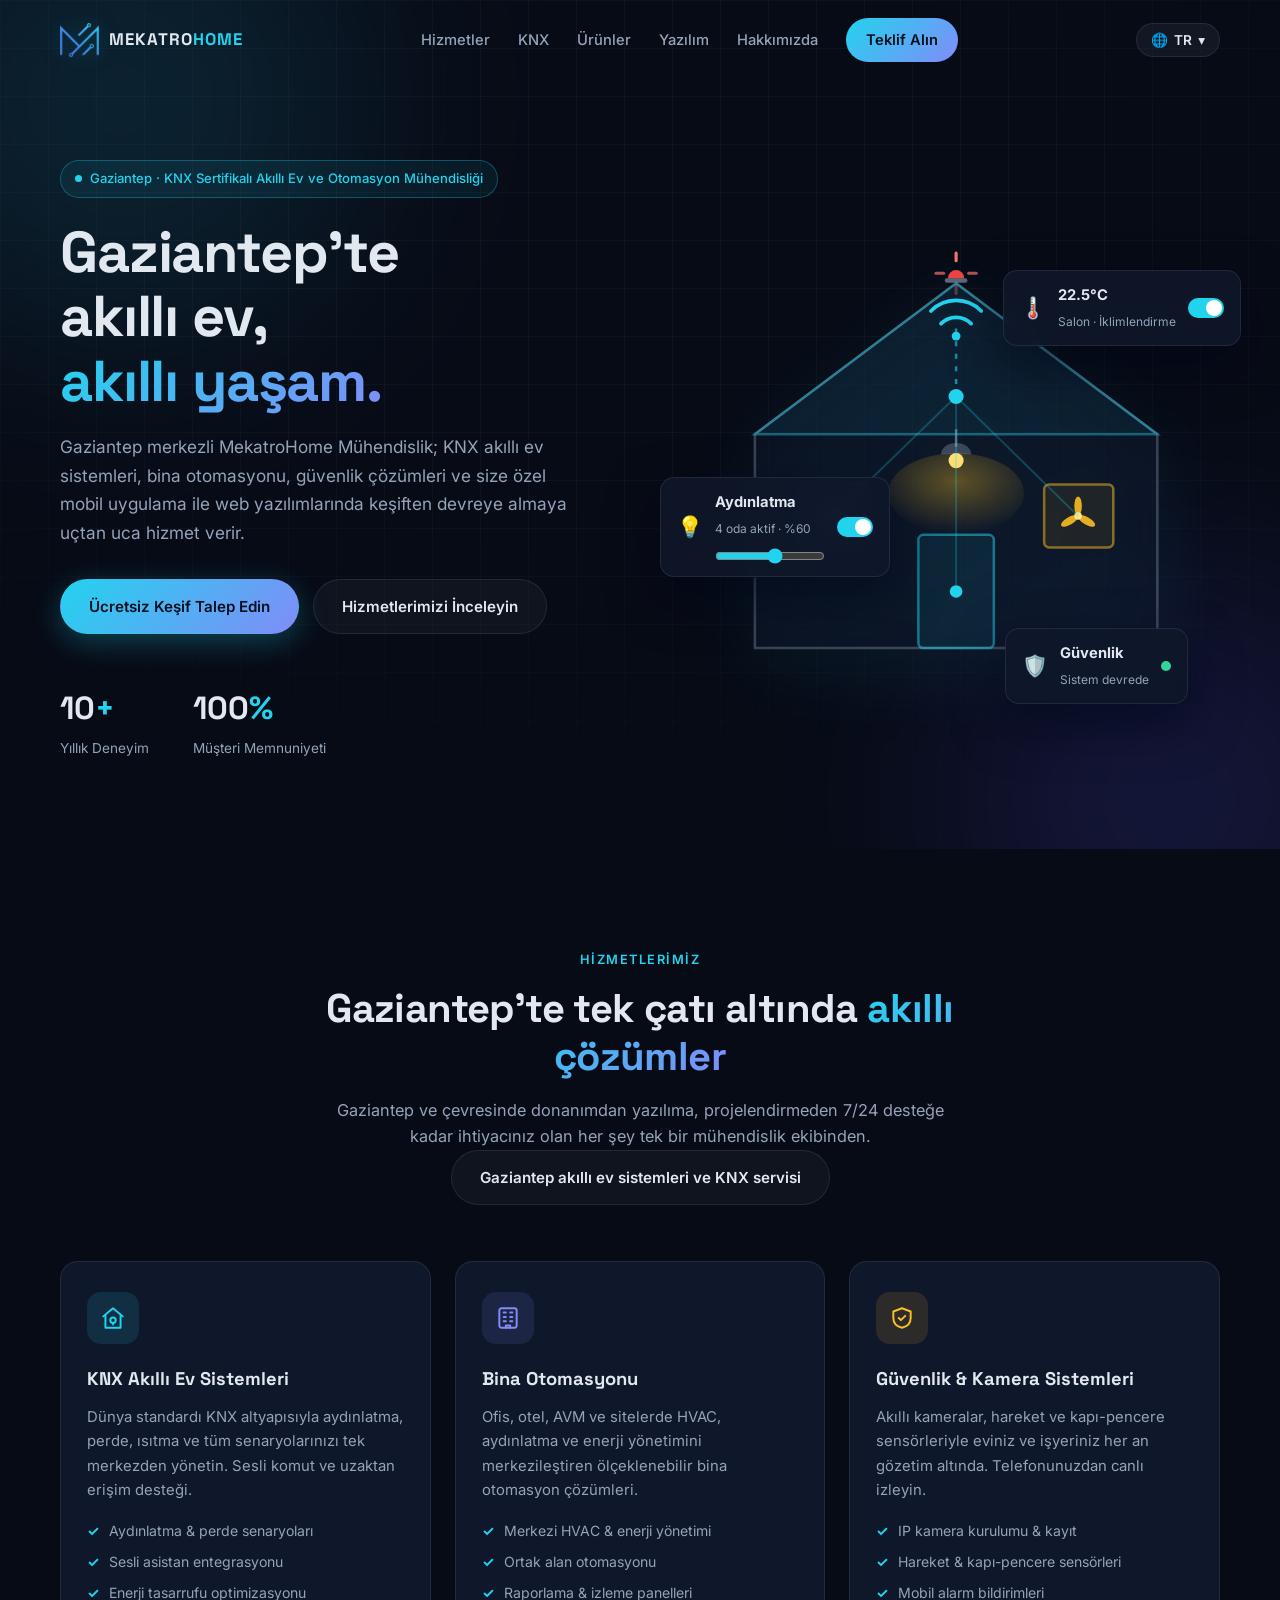
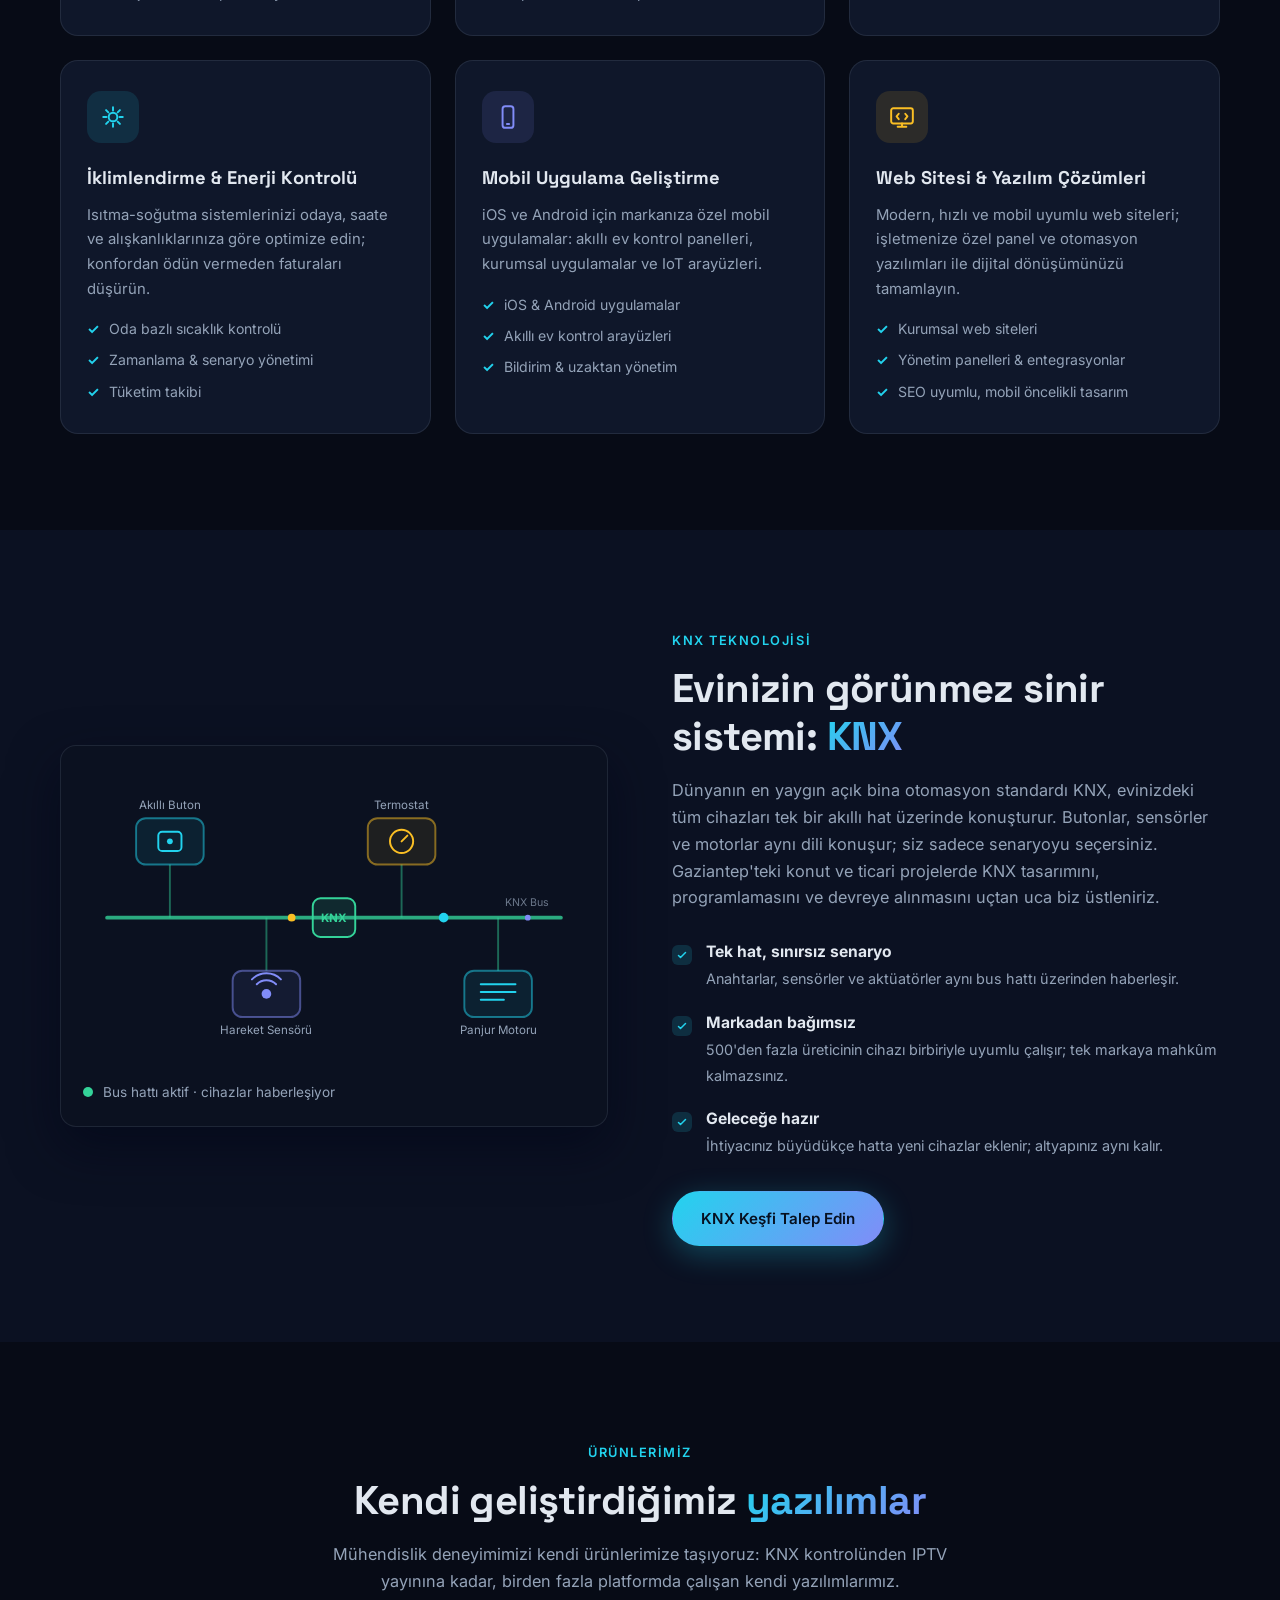
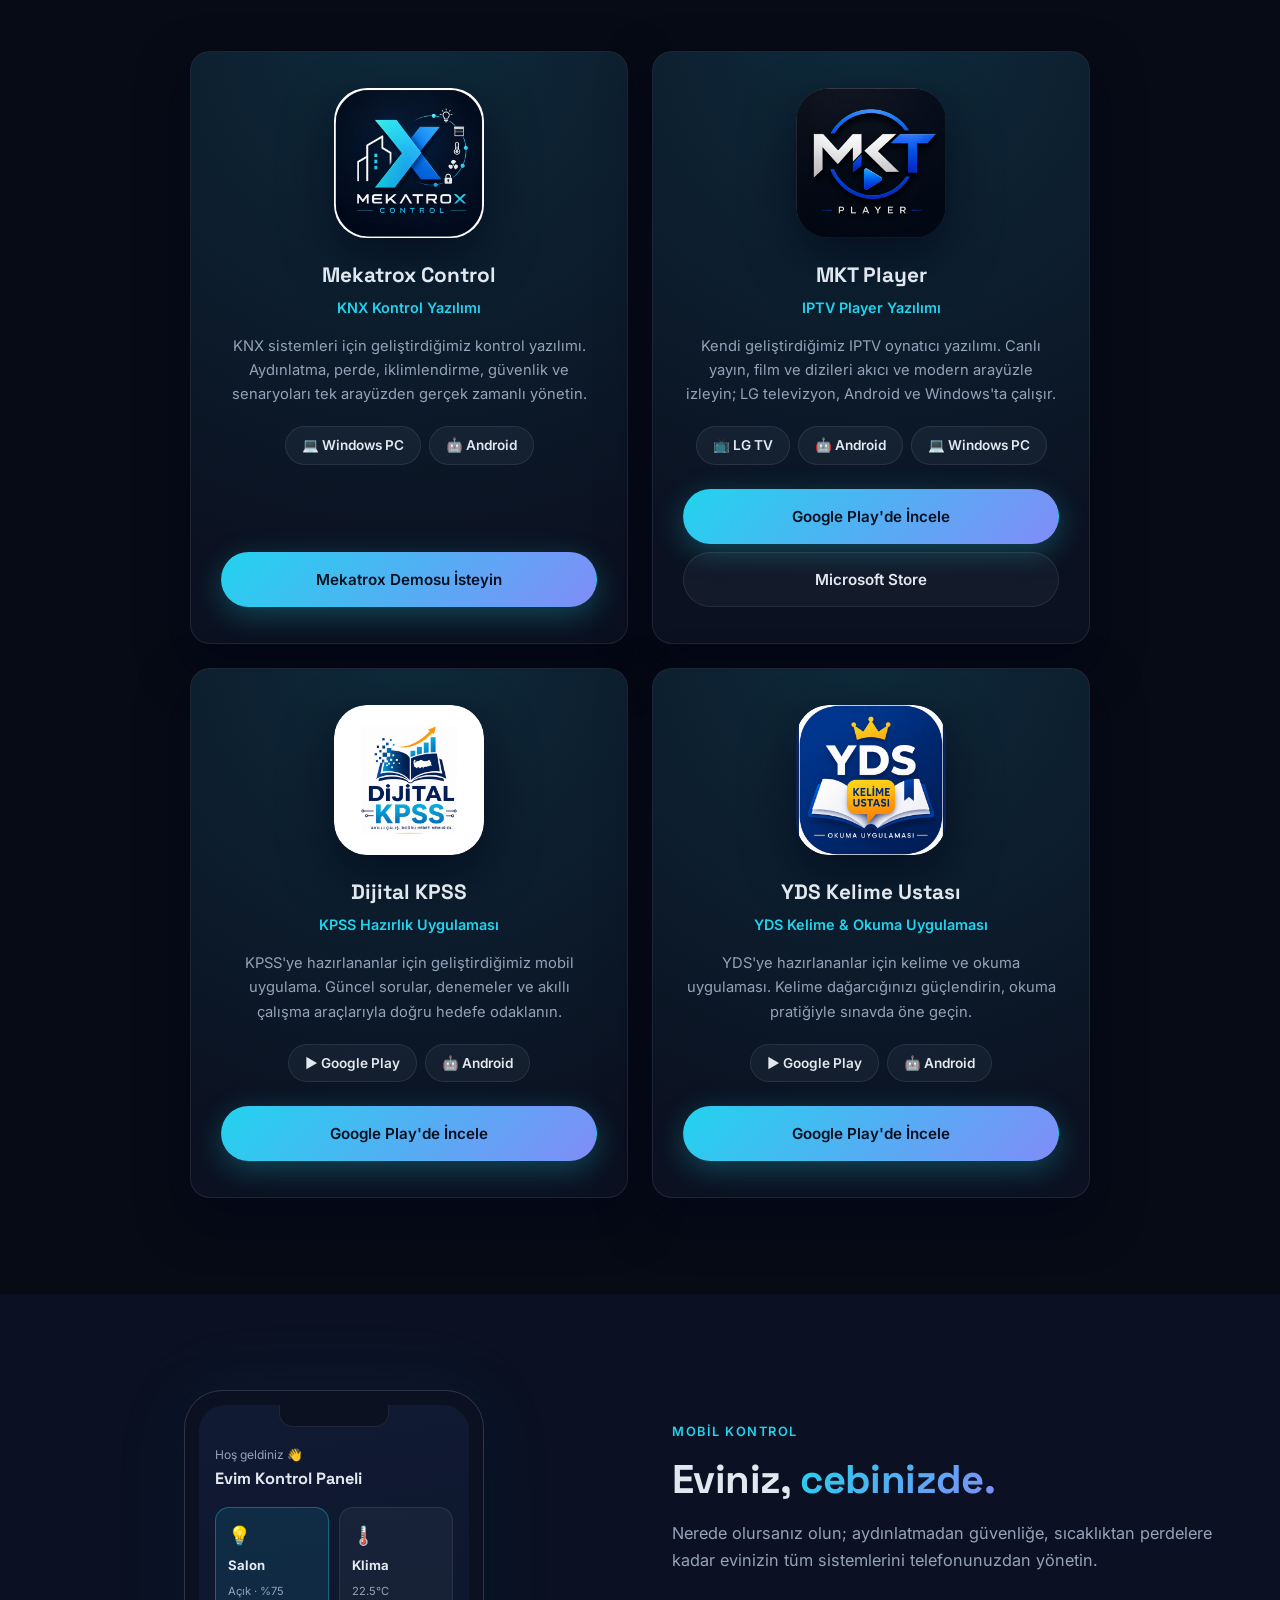
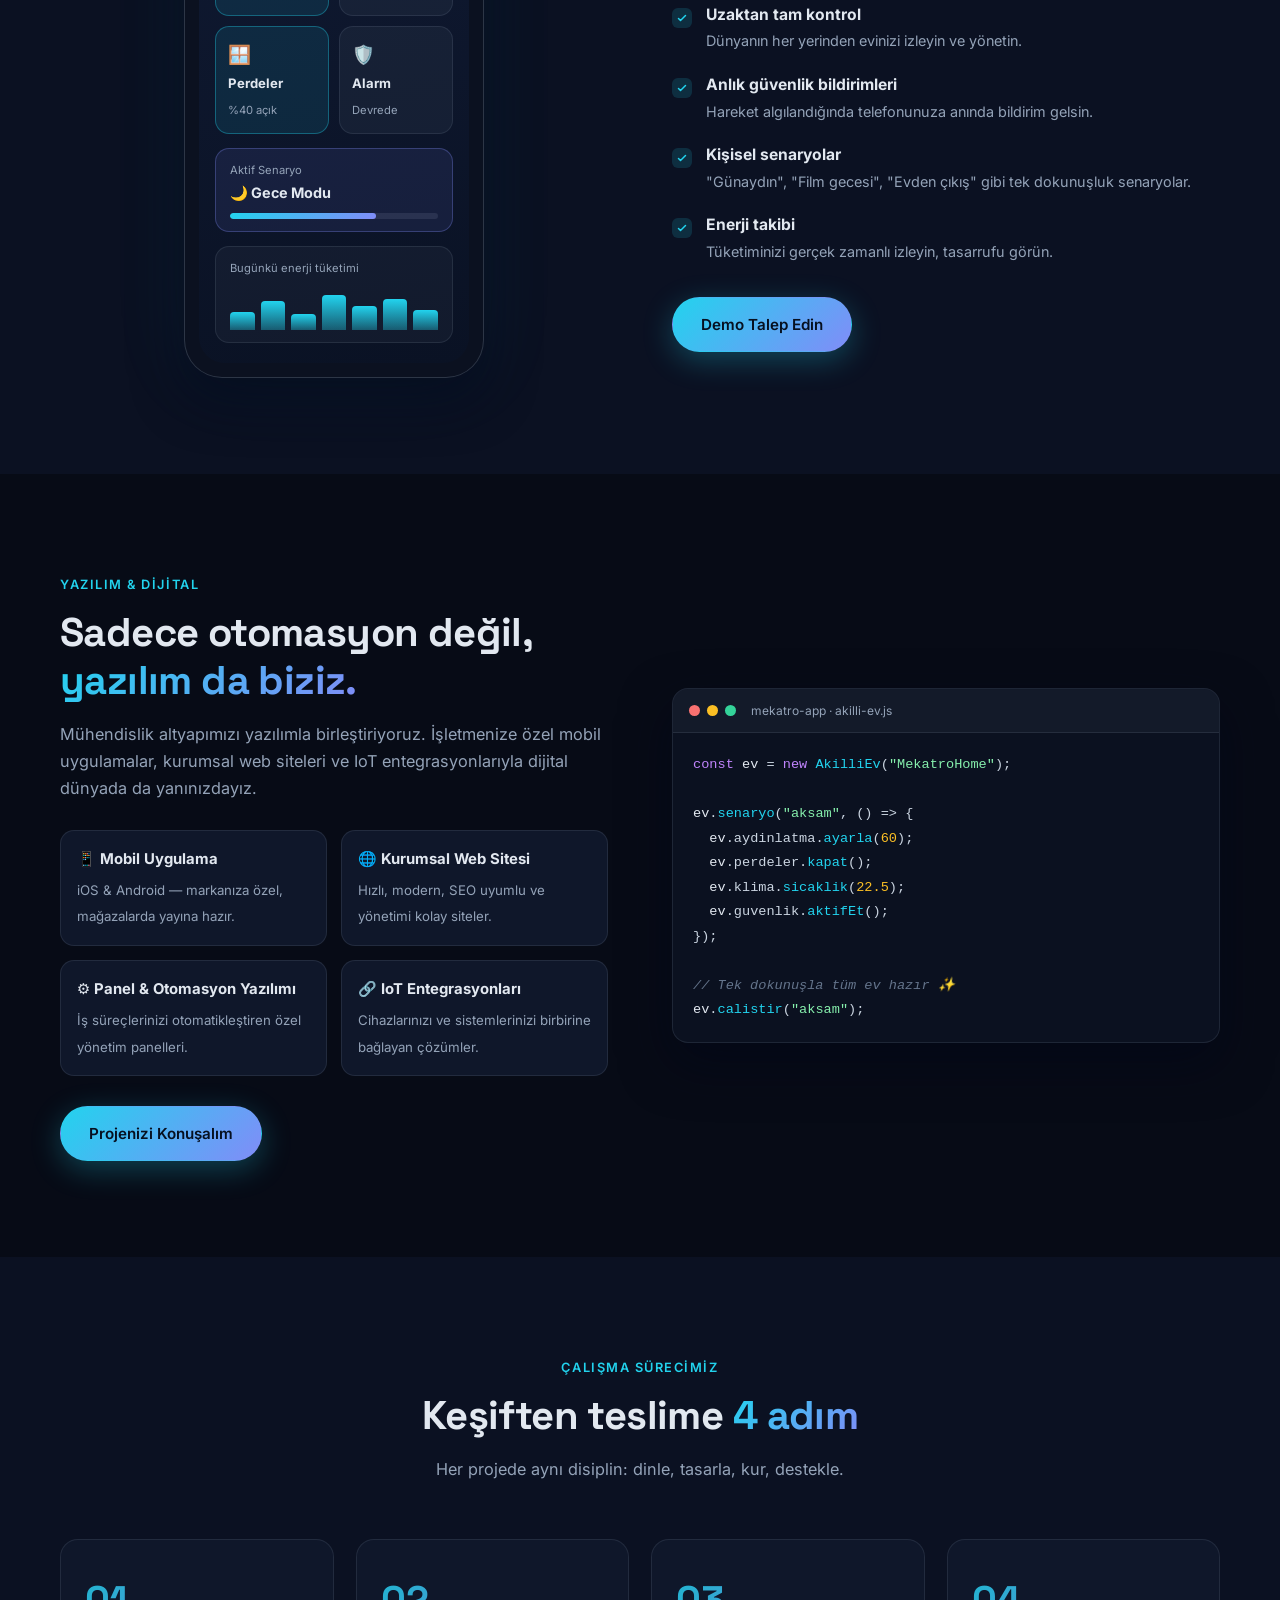
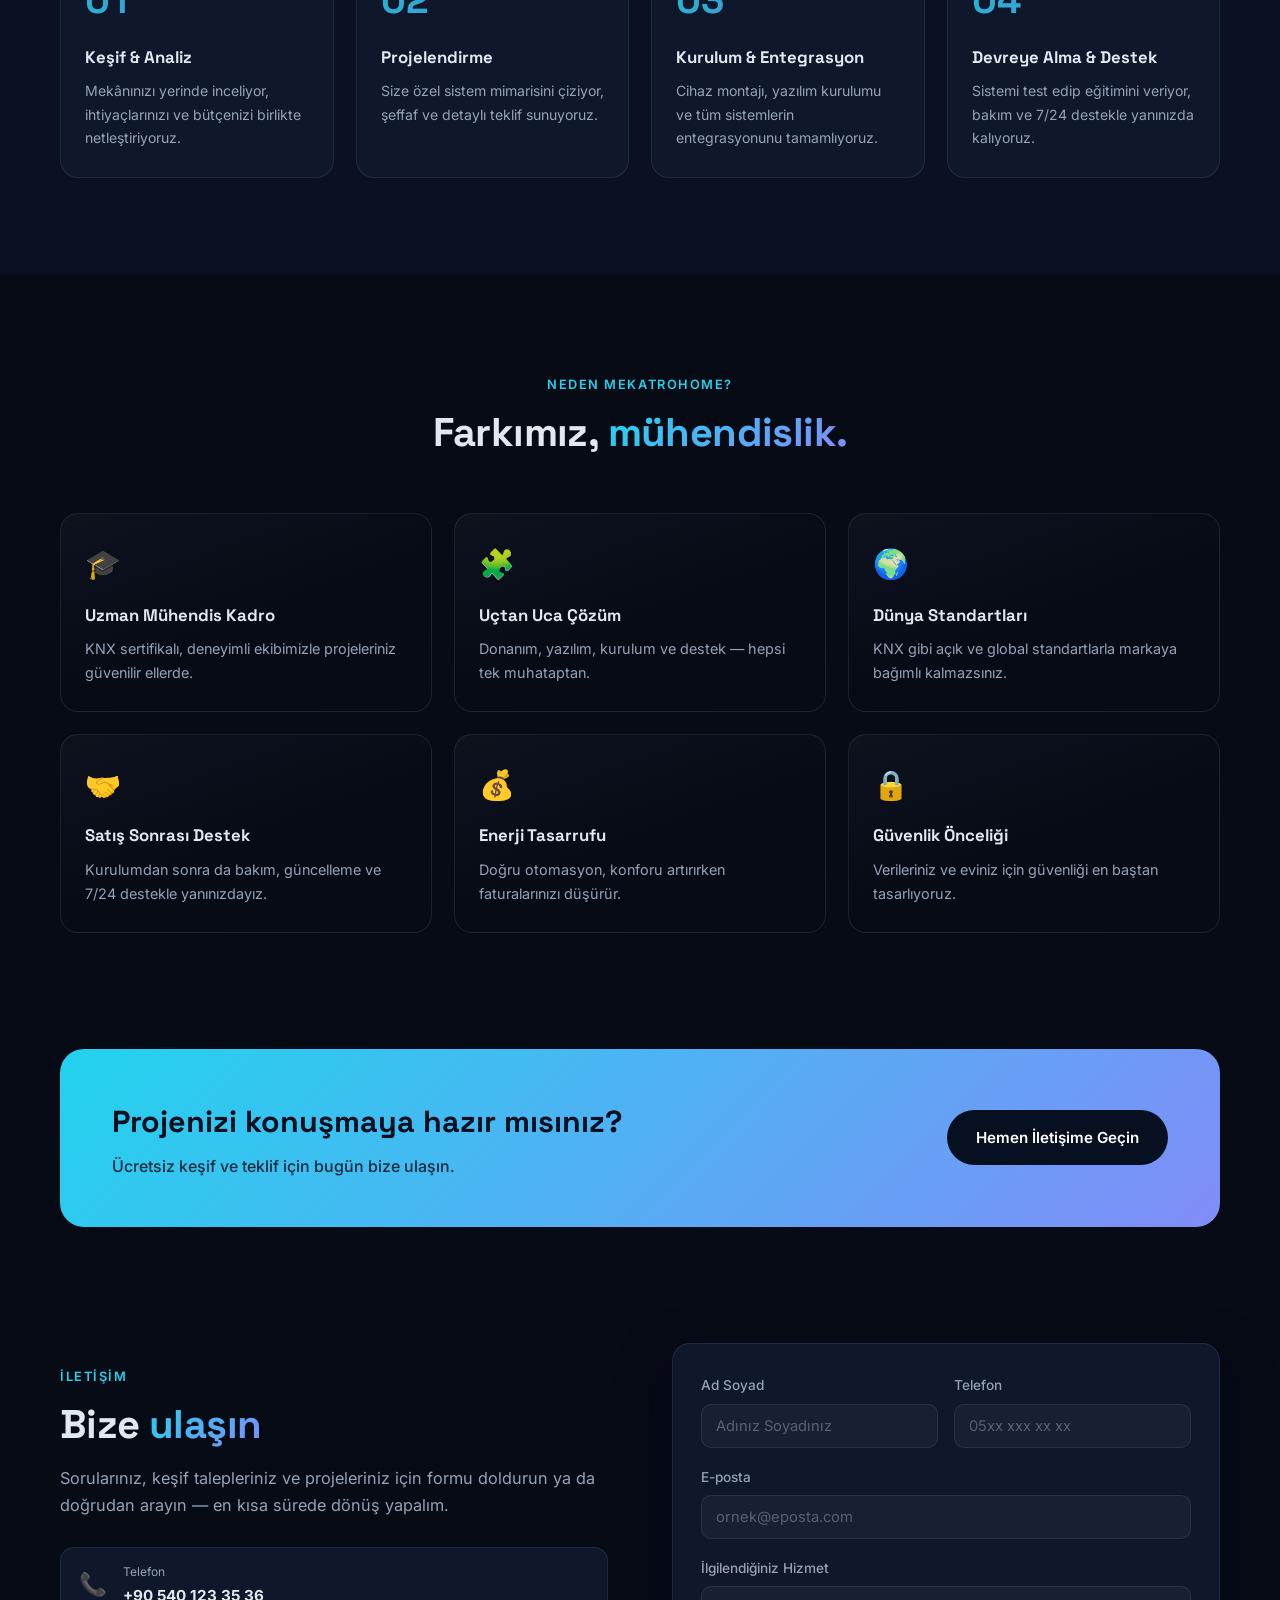
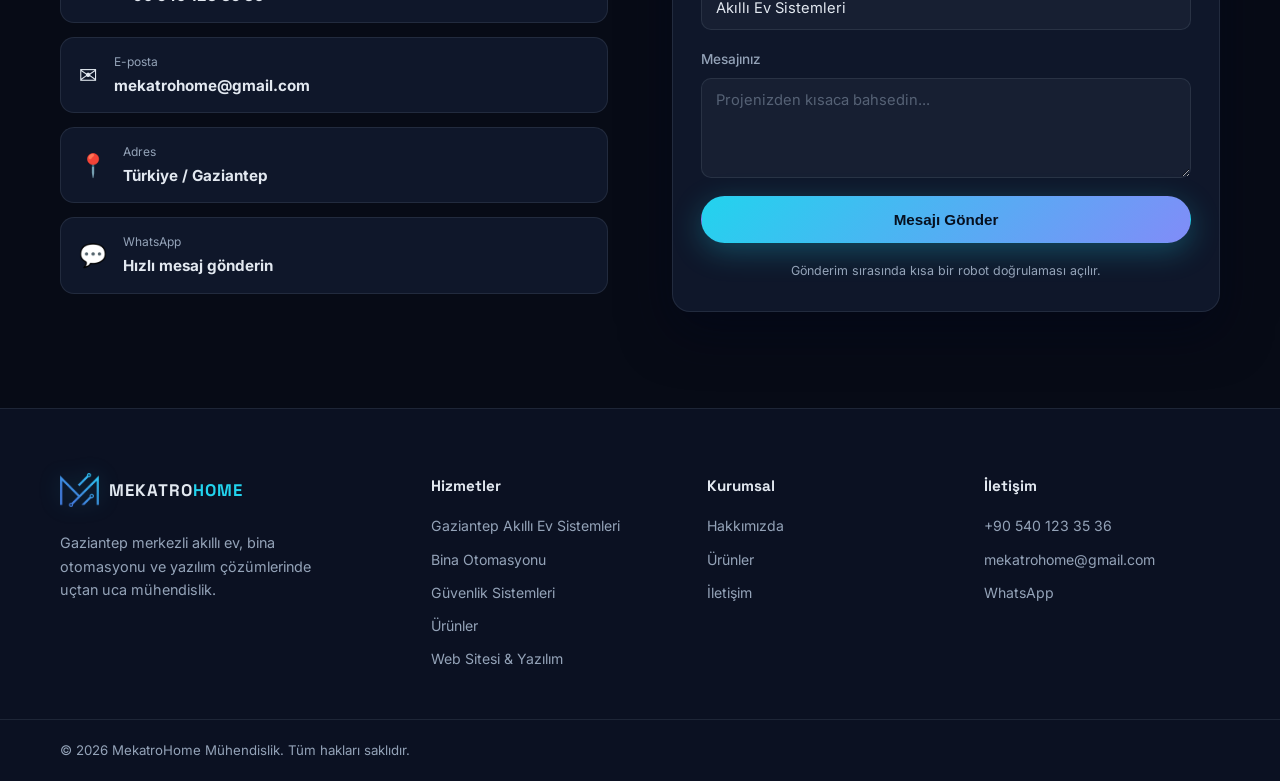
==== commit 6a914a9c: "Gaziantep akıllı ev ve KNX servisi iniş sayfası eklendi Hedef aramalar: "gaziantep akıllı ev sisteml" ====
--- a/index.html
+++ b/index.html
@@ -6,7 +6,7 @@
   <meta name="google-site-verification" content="V6_s4jiMxoa1BGjygdVwZwzefI3BDbrpAjq6mvPRCFU" />
   <title>Gaziantep Akıllı Ev ve KNX Sistemleri | MekatroHome Mühendislik</title>
   <meta name="description" content="Gaziantep akıllı ev ve KNX sistemleri: MekatroHome Mühendislik, Gaziantep'te KNX akıllı ev, bina otomasyonu ve güvenlik kamera sistemleri kurar; Mekatrox kontrol yazılımı, mobil uygulama ve web sitesi geliştirir. Ücretsiz keşif, uçtan uca mühendislik.">
-  <meta name="keywords" content="Gaziantep akıllı ev, Gaziantep KNX, Gaziantep akıllı ev firmaları, Gaziantep KNX firmaları, akıllı ev sistemleri Gaziantep, KNX akıllı ev Gaziantep, Gaziantep bina otomasyonu, Gaziantep güvenlik kamera sistemleri, Gaziantep akıllı ev fiyatları, MekatroHome, Mekatro Home, MekatroHome Mühendislik, akıllı ev, KNX, bina otomasyonu, mobil uygulama geliştirme, web sitesi, Mekatrox">
+  <meta name="keywords" content="Gaziantep akıllı ev, Gaziantep KNX, Gaziantep akıllı ev firmaları, Gaziantep KNX firmaları, Gaziantep akıllı ev sistemleri, Gaziantep akıllı ev servisi, Gaziantep KNX servisi, Gaziantep Interra servisi, Gaziantep Hager servisi, akıllı ev sistemleri Gaziantep, KNX akıllı ev Gaziantep, Gaziantep bina otomasyonu, Gaziantep güvenlik kamera sistemleri, Gaziantep akıllı ev fiyatları, MekatroHome, Mekatro Home, MekatroHome Mühendislik, akıllı ev, KNX, bina otomasyonu, mobil uygulama geliştirme, web sitesi, Mekatrox">
   <meta name="author" content="MekatroHome Mühendislik">
   <meta name="robots" content="index, follow, max-image-preview:large">
   <meta name="theme-color" content="#070b16">
@@ -370,6 +370,7 @@
             Gaziantep ve çevresinde donanımdan yazılıma, projelendirmeden 7/24 desteğe
             kadar ihtiyacınız olan her şey tek bir mühendislik ekibinden.
           </p>
+          <a href="gaziantep-akilli-ev.html" class="btn btn--ghost" data-i18n="hiz.gaeLink">Gaziantep akıllı ev sistemleri ve KNX servisi</a>
         </div>
 
         <div class="cards-grid">
@@ -940,7 +941,7 @@
 
       <div class="footer__col">
         <h4 data-i18n="foot.h1">Hizmetler</h4>
-        <a href="index.html#hizmetler" data-i18n="foot.l1">Gaziantep Akıllı Ev Sistemleri</a>
+        <a href="gaziantep-akilli-ev.html" data-i18n="foot.l1">Gaziantep Akıllı Ev Sistemleri</a>
         <a href="index.html#hizmetler" data-i18n="foot.l2">Bina Otomasyonu</a>
         <a href="index.html#hizmetler" data-i18n="foot.l3">Güvenlik Sistemleri</a>
         <a href="urunler.html" data-i18n="nav.urunler">Ürünler</a>
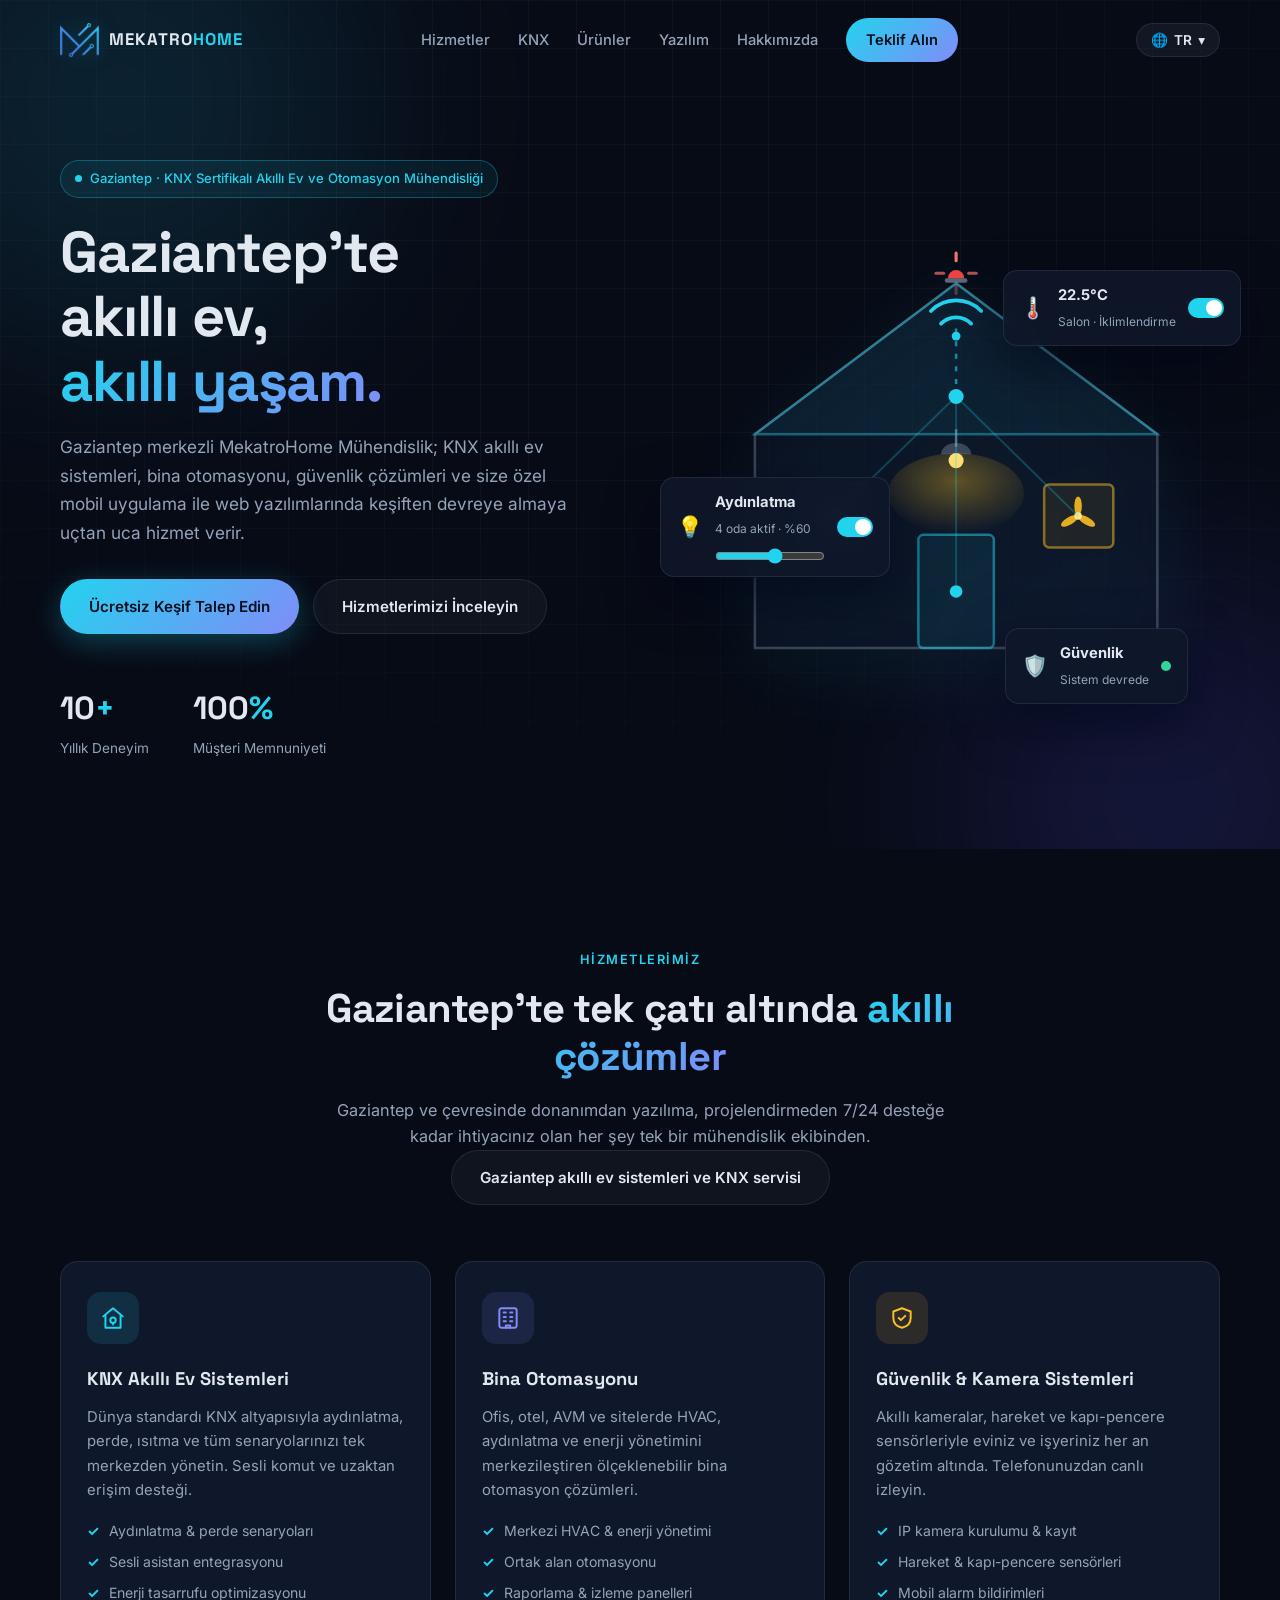
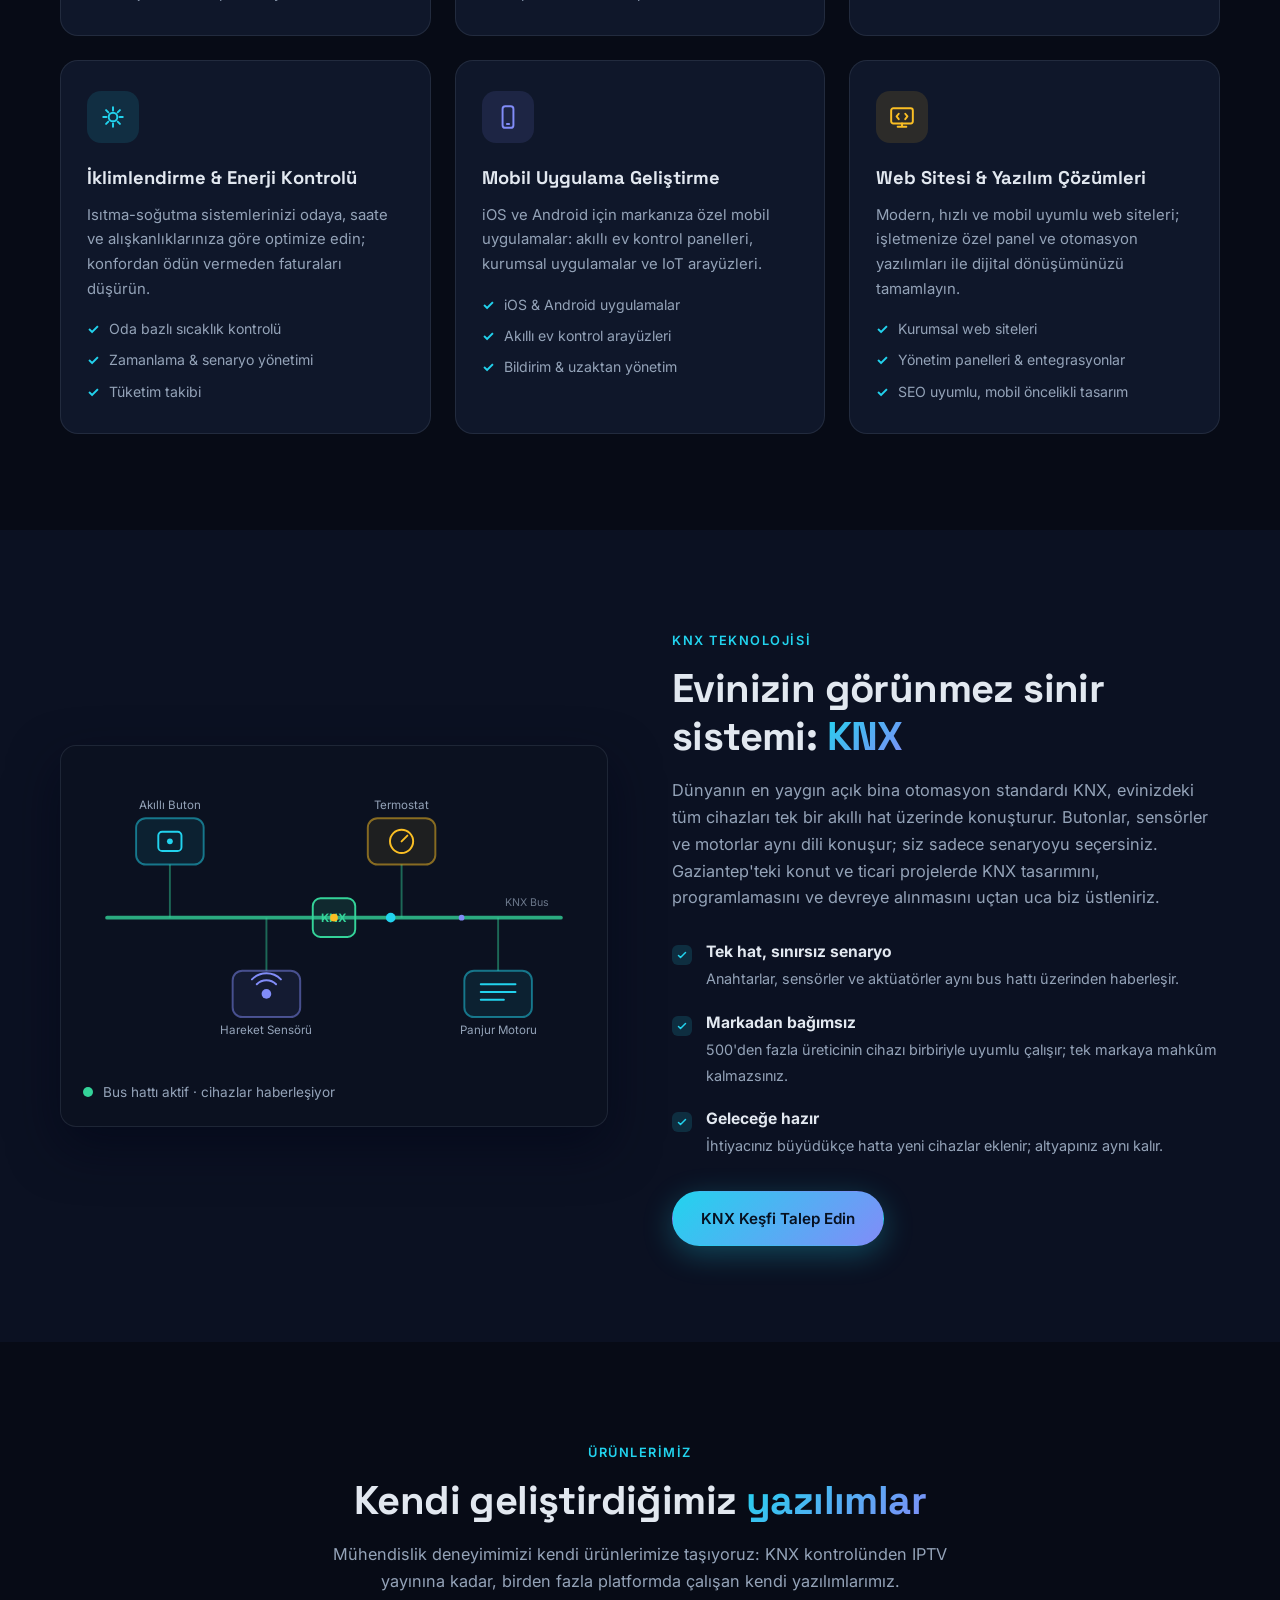
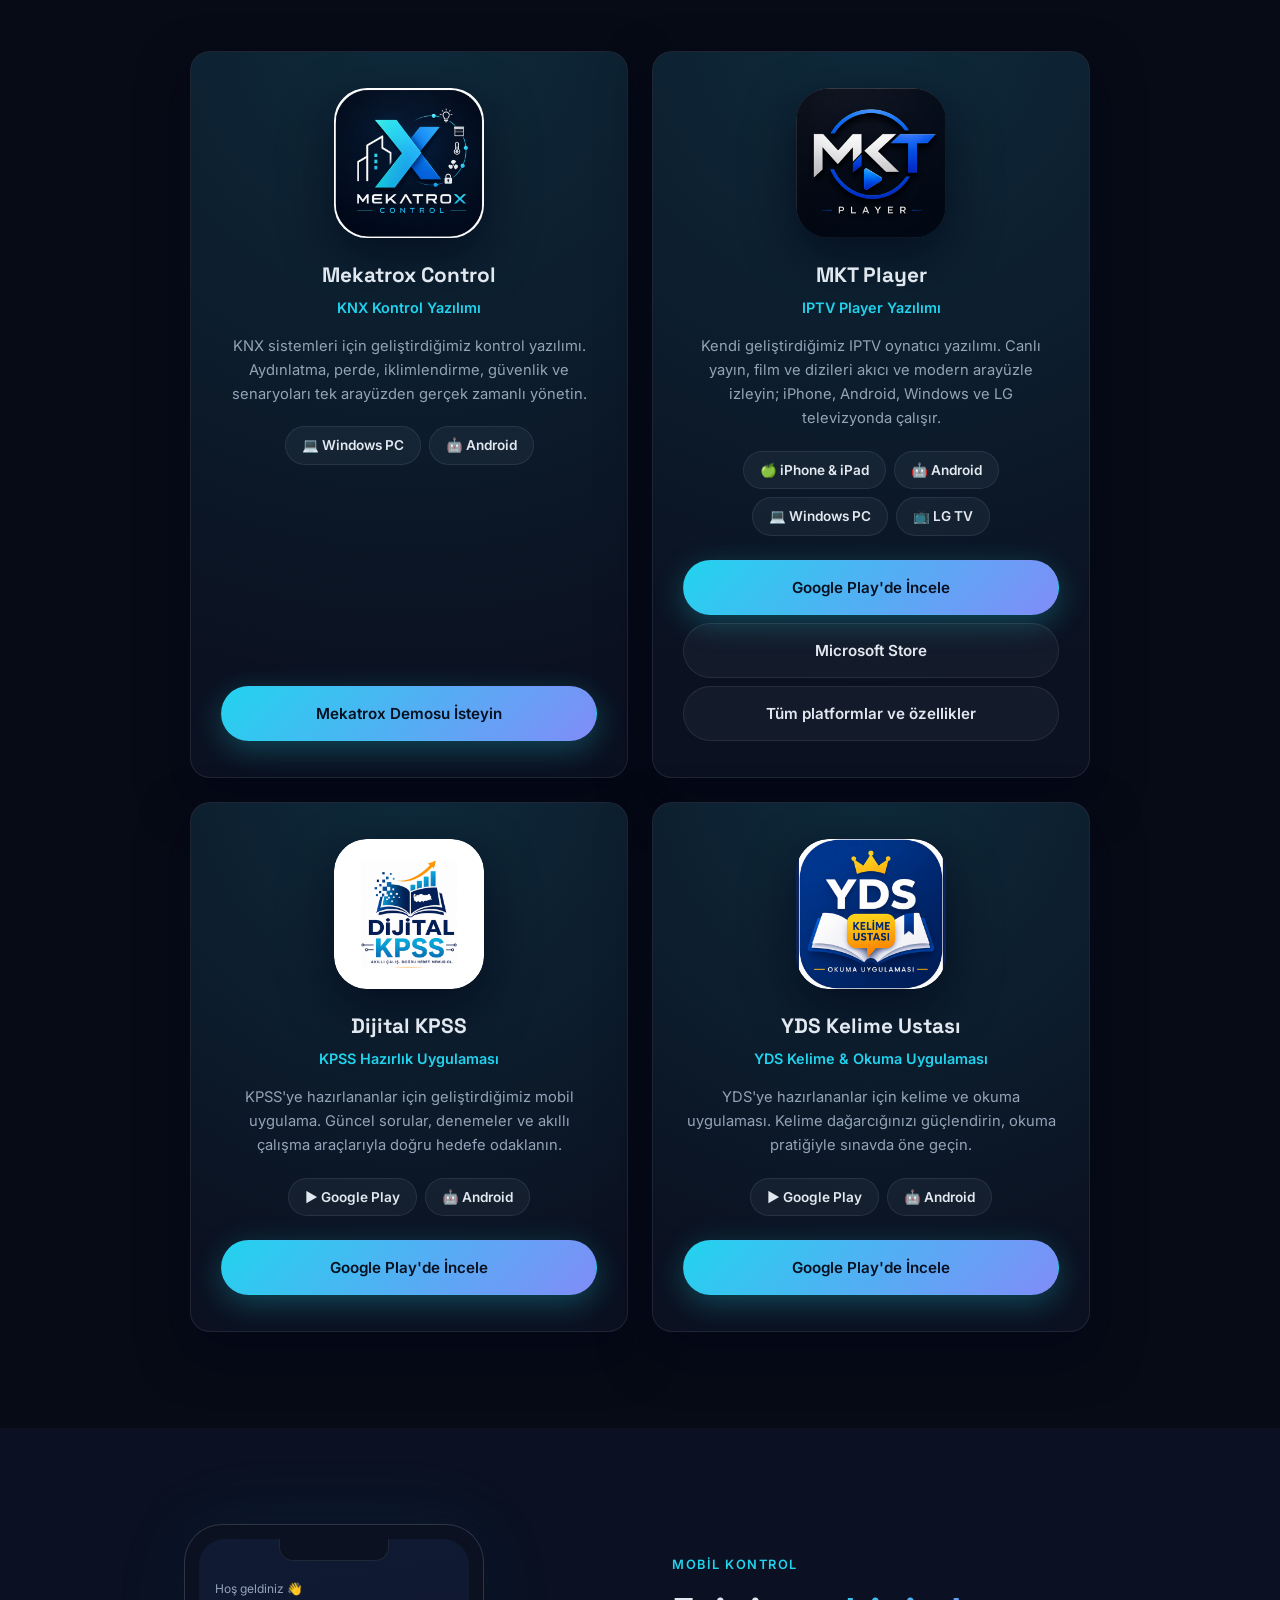
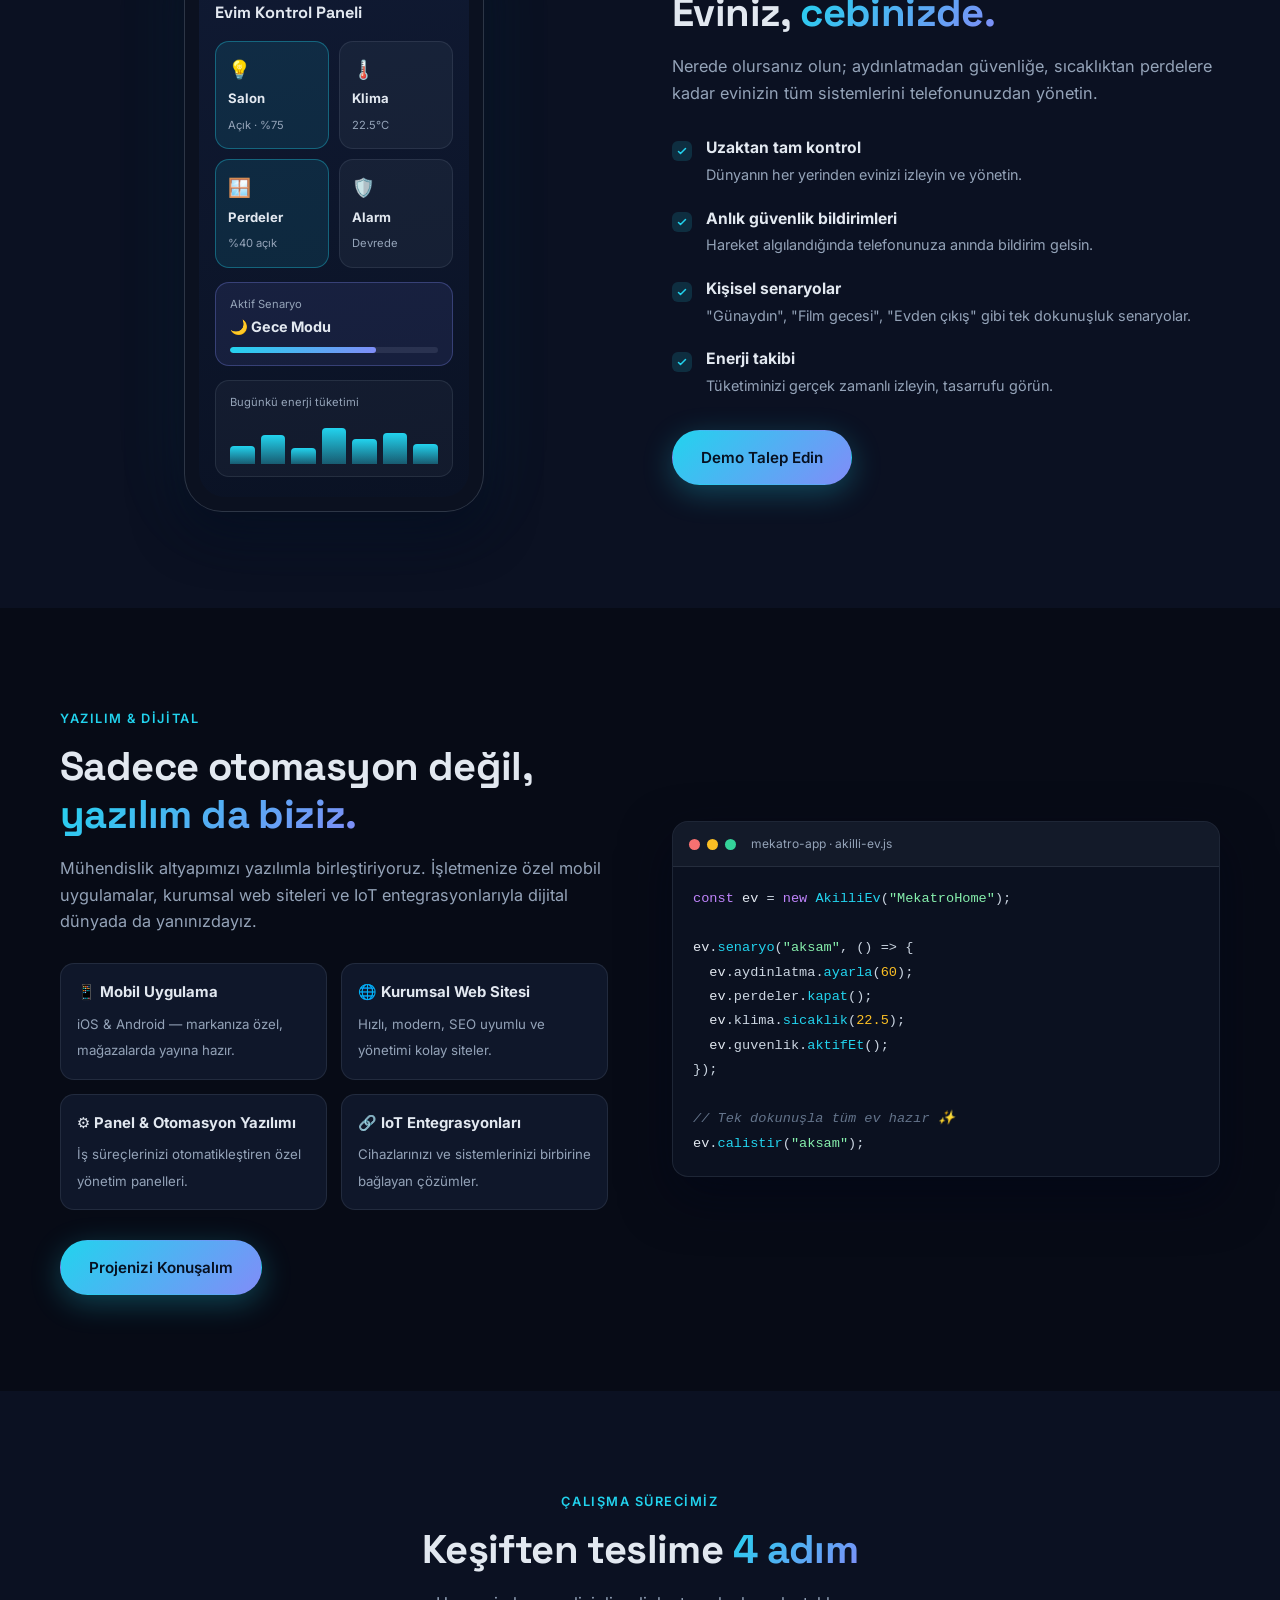
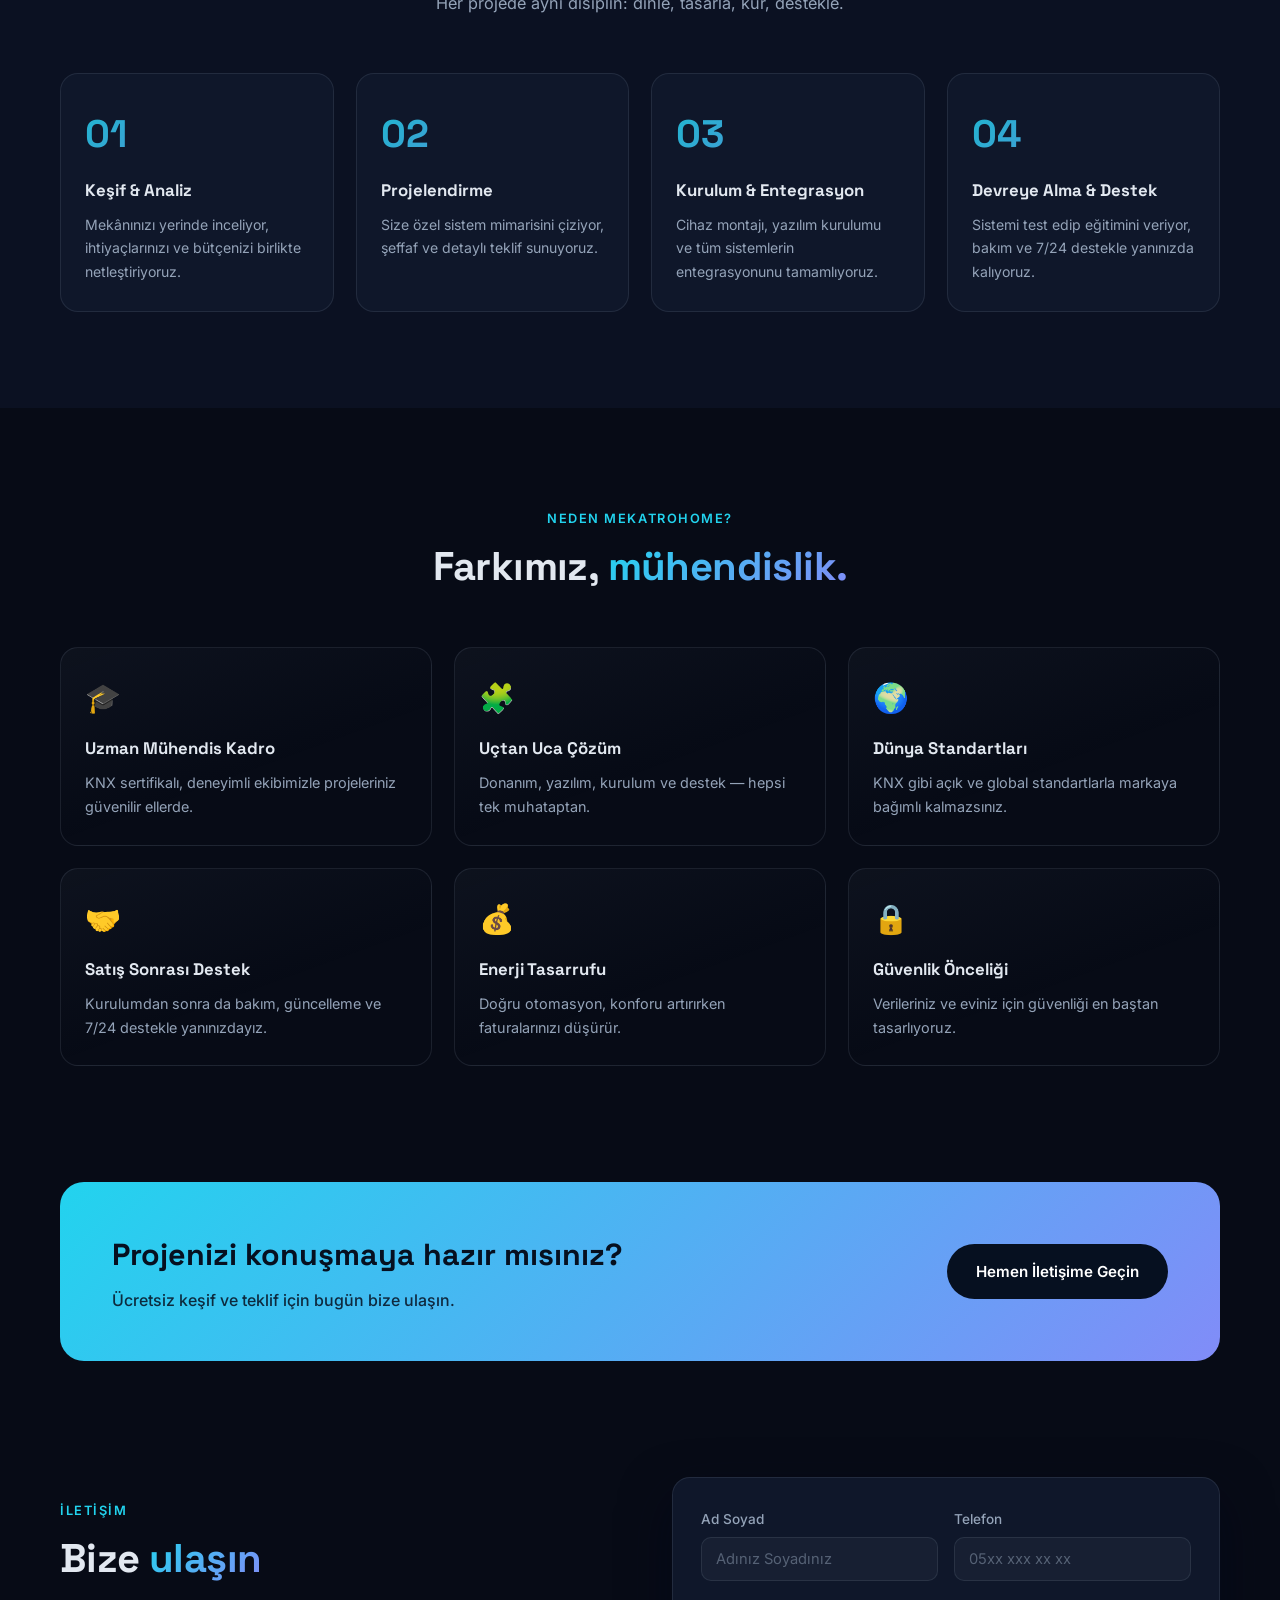
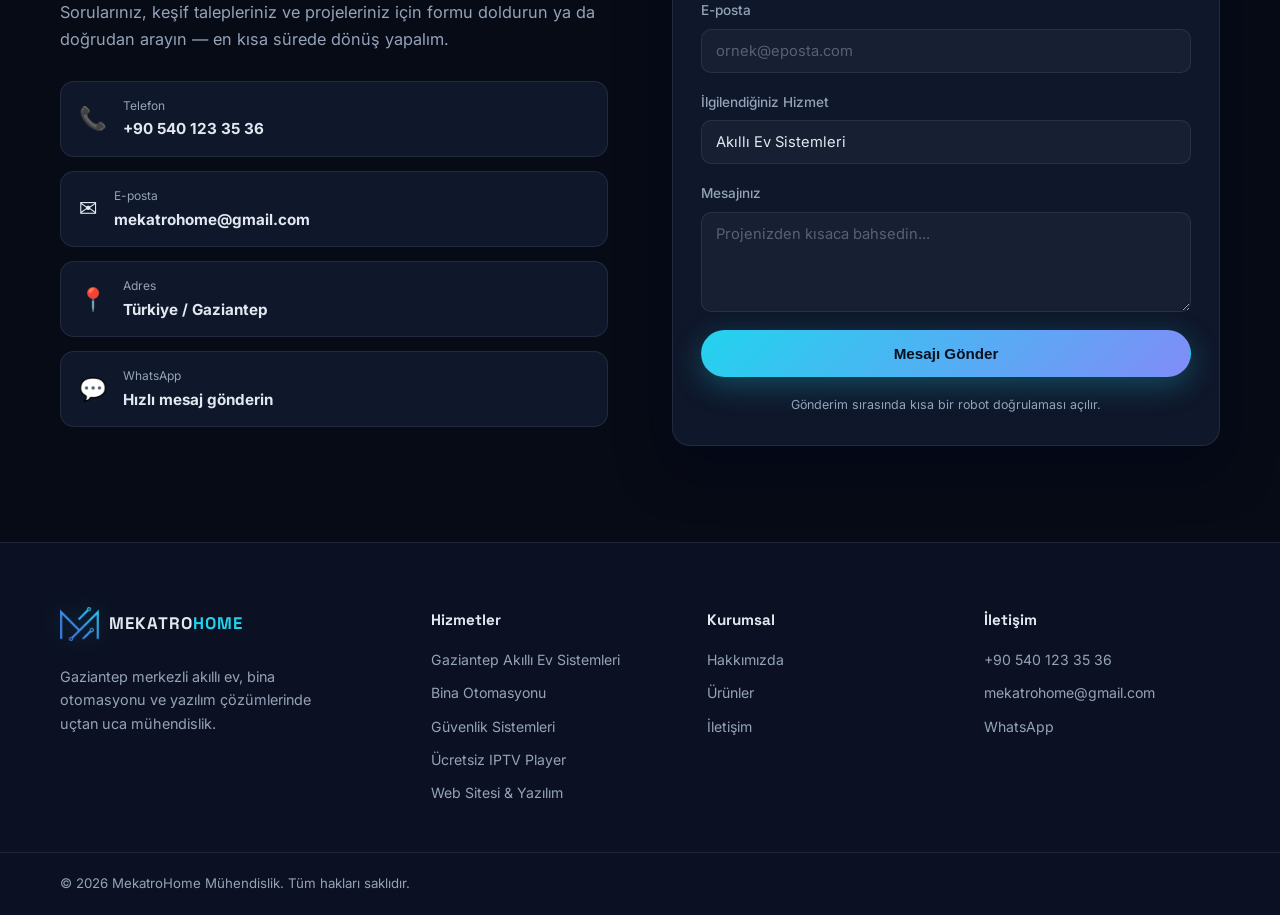
==== commit b7093ae4: "IPTV player iniş sayfası ve MKT Player indirme linkleri eklendi Hedef aramalar: "iptv player", "ücre" ====
--- a/index.html
+++ b/index.html
@@ -96,8 +96,8 @@
         "@type": "SoftwareApplication",
         "name": "MKT Player",
         "applicationCategory": "MultimediaApplication",
-        "operatingSystem": "LG webOS, Android, Windows",
-        "description": "MekatroHome tarafından geliştirilen IPTV oynatıcı yazılımı. Canlı yayın, film ve dizileri modern arayüzle izlemeyi sağlar; LG televizyon, Android ve Windows PC üzerinde çalışır.",
+        "operatingSystem": "iOS, Android, Windows, LG webOS",
+        "description": "MekatroHome tarafından geliştirilen ücretsiz ve reklamsız IPTV player. m3u ve Xtream Codes listelerini oynatır; iPhone ve iPad, Android, Windows PC ile LG televizyon üzerinde çalışır. Uygulama yayın veya içerik sağlamaz.",
         "publisher": { "@id": "https://www.mekatrohome.com/#kurulus" },
         "downloadUrl": "https://play.google.com/store/apps/details?id=com.mktplayer.app",
         "installUrl": "https://play.google.com/store/apps/details?id=com.mktplayer.app",
@@ -595,16 +595,18 @@
             <span class="product-card__sub" data-i18n="pro.iptv.sub">IPTV Player Yazılımı</span>
             <p class="product-card__desc" data-i18n="pro.iptv.desc">
               Kendi geliştirdiğimiz IPTV oynatıcı yazılımı. Canlı yayın, film ve dizileri
-              akıcı ve modern arayüzle izleyin; LG televizyon, Android ve Windows'ta çalışır.
+              akıcı ve modern arayüzle izleyin; iPhone, Android, Windows ve LG televizyonda çalışır.
             </p>
             <div class="product-card__badges">
-              <span class="pill">📺 LG TV</span>
+              <span class="pill">🍏 iPhone &amp; iPad</span>
               <span class="pill">🤖 Android</span>
               <span class="pill">💻 Windows PC</span>
+              <span class="pill">📺 LG TV</span>
             </div>
             <div class="product-card__stores">
               <a href="https://play.google.com/store/apps/details?id=com.mktplayer.app" target="_blank" rel="noopener" class="btn btn--primary btn--full" data-i18n="pro.play">Google Play'de İncele</a>
               <a href="https://apps.microsoft.com/detail/9N3M96JFS29B" target="_blank" rel="noopener" class="btn btn--ghost btn--full" data-i18n="pro.msstore">Microsoft Store</a>
+              <a href="iptv-player.html" class="btn btn--ghost btn--full" data-i18n="pro.iptv.more">Tüm platformlar ve özellikler</a>
             </div>
           </article>
 
@@ -944,7 +946,7 @@
         <a href="gaziantep-akilli-ev.html" data-i18n="foot.l1">Gaziantep Akıllı Ev Sistemleri</a>
         <a href="index.html#hizmetler" data-i18n="foot.l2">Bina Otomasyonu</a>
         <a href="index.html#hizmetler" data-i18n="foot.l3">Güvenlik Sistemleri</a>
-        <a href="urunler.html" data-i18n="nav.urunler">Ürünler</a>
+        <a href="iptv-player.html" data-i18n="foot.l4">Ücretsiz IPTV Player</a>
         <a href="index.html#yazilim" data-i18n="foot.l5">Web Sitesi &amp; Yazılım</a>
       </div>
 
--- a/css/style.css
+++ b/css/style.css
@@ -351,6 +351,8 @@
   grid-template-columns: repeat(3, 1fr);
   gap: 24px;
 }
+/* Son satırda tek başına kalan kartı ortala (ör. 7 kartlı ızgara) */
+.cards-grid > .card:last-child:nth-child(3n + 1) { grid-column: 2; }
 
 .card {
   background: var(--surface);
@@ -783,6 +785,12 @@
   .hero__inner { grid-template-columns: 1fr; gap: 64px; }
   .hero__visual { max-width: 520px; margin-inline: auto; width: 100%; }
   .cards-grid, .why-grid { grid-template-columns: repeat(2, 1fr); }
+  .cards-grid > .card:last-child:nth-child(3n + 1) { grid-column: auto; }
+  .cards-grid > .card:last-child:nth-child(2n + 1) {
+    grid-column: 1 / -1;
+    max-width: calc(50% - 12px);
+    justify-self: center;
+  }
   .steps { grid-template-columns: repeat(2, 1fr); }
   .split { grid-template-columns: 1fr; gap: 48px; }
   .split--reverse .split__content { order: 0; }
@@ -795,6 +803,12 @@
   .hero__stats { gap: 28px; }
   .section { padding: 68px 0; }
   .cards-grid, .why-grid, .steps { grid-template-columns: 1fr; }
+  .cards-grid > .card:last-child:nth-child(2n + 1),
+  .cards-grid > .card:last-child:nth-child(3n + 1) {
+    grid-column: auto;
+    max-width: none;
+    justify-self: stretch;
+  }
   .products-grid { grid-template-columns: 1fr; max-width: 400px; }
   .form__row { grid-template-columns: 1fr; }
   .mini-cards { grid-template-columns: 1fr; }
@@ -1011,6 +1025,23 @@
   max-width: 640px;
   margin: 0 auto;
 }
+/* Mağaza indirme butonları (iptv-player.html) */
+.store-links {
+  display: flex;
+  flex-wrap: wrap;
+  justify-content: center;
+  gap: 14px;
+  margin-top: 8px;
+}
+.store-links .btn { margin-top: 0; }
+.store-note {
+  max-width: 640px;
+  margin: 18px auto 40px;
+  text-align: center;
+  color: var(--text-muted);
+  font-size: 0.92rem;
+}
+
 .about-text {
   max-width: 760px;
   margin: 0 auto;
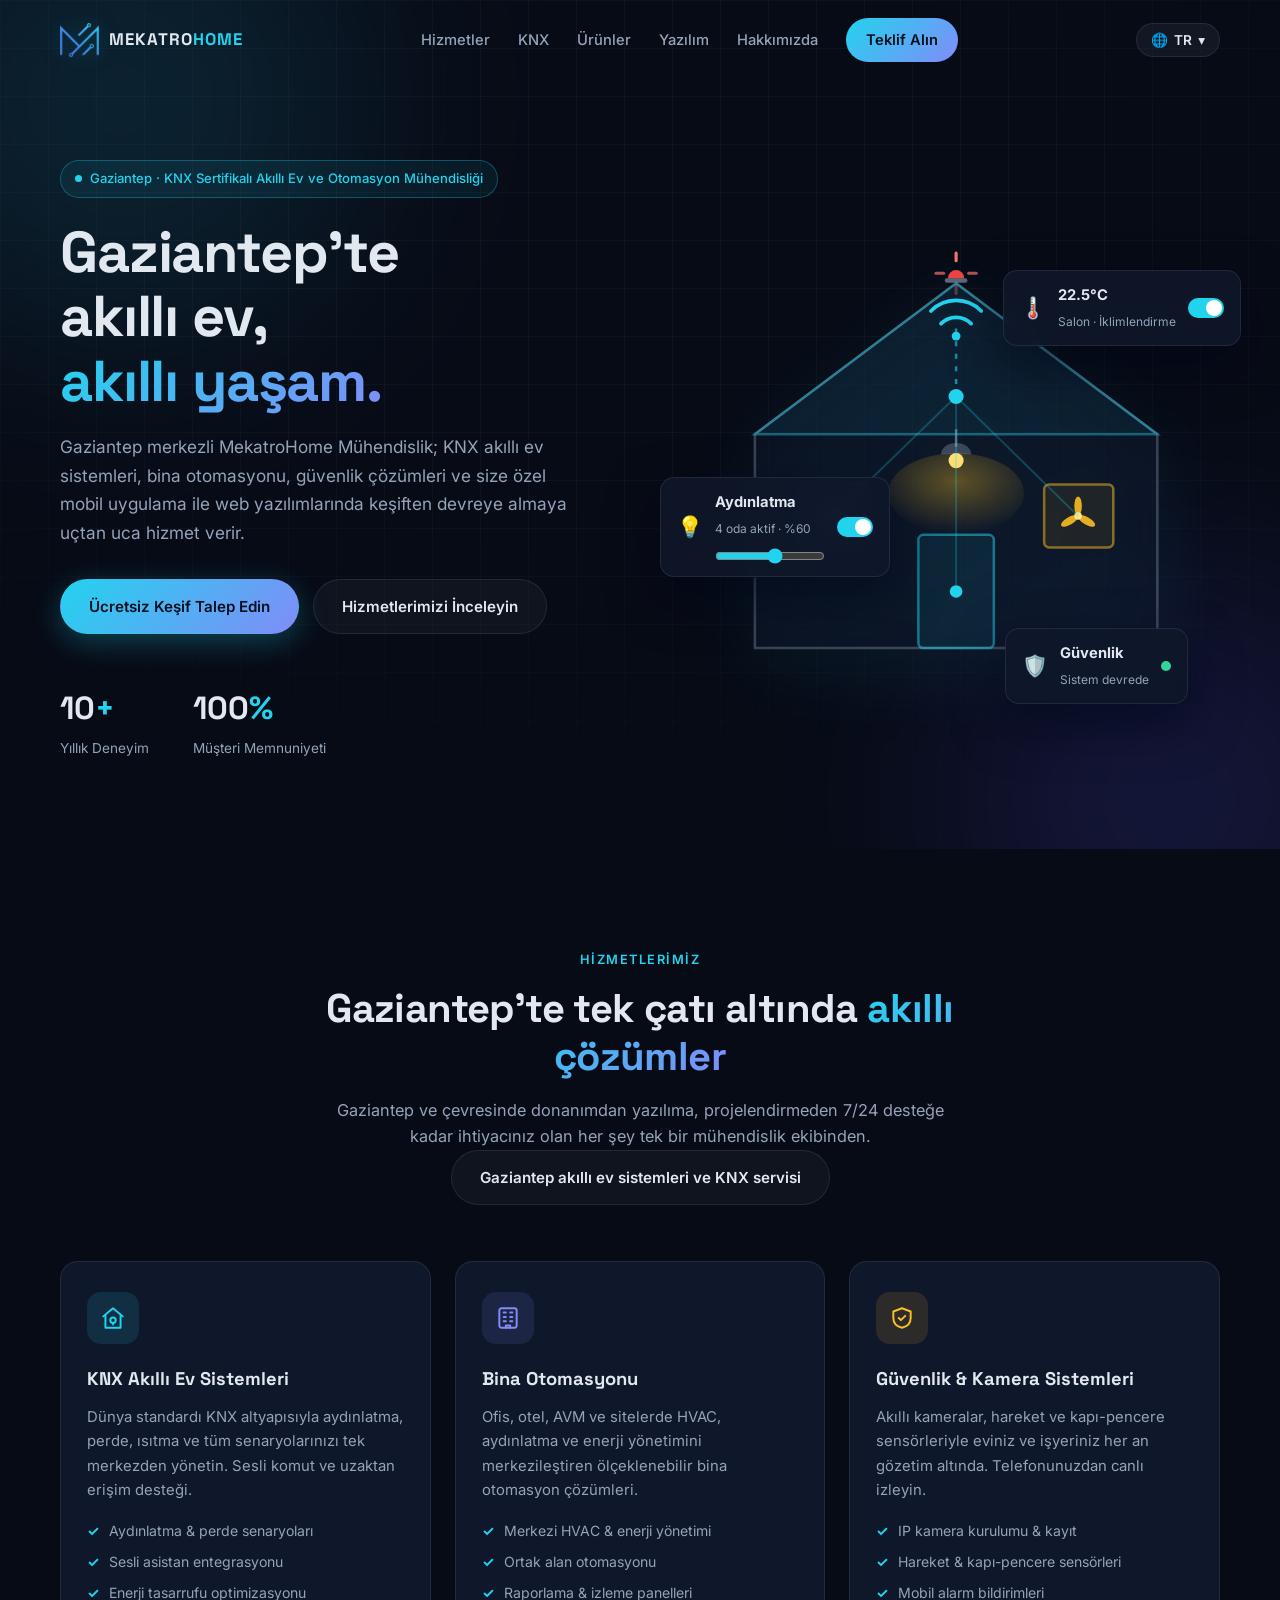
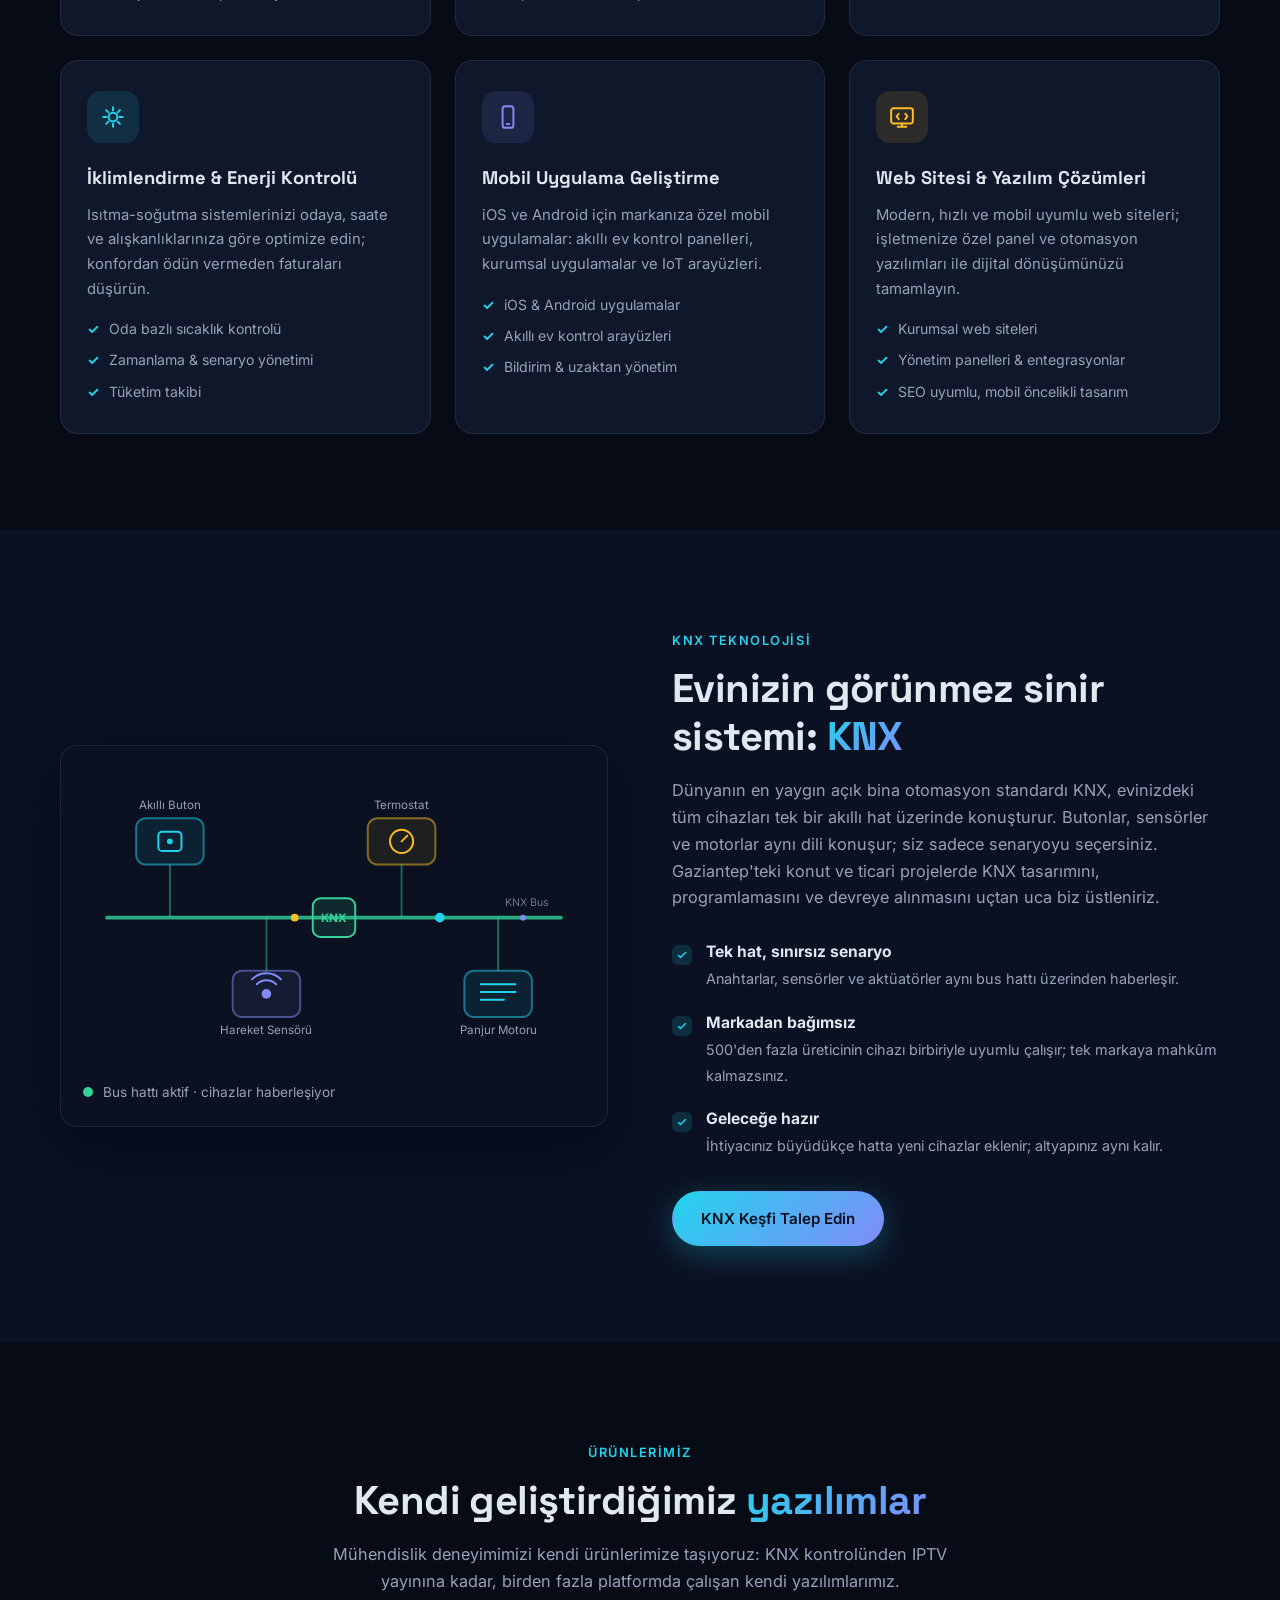
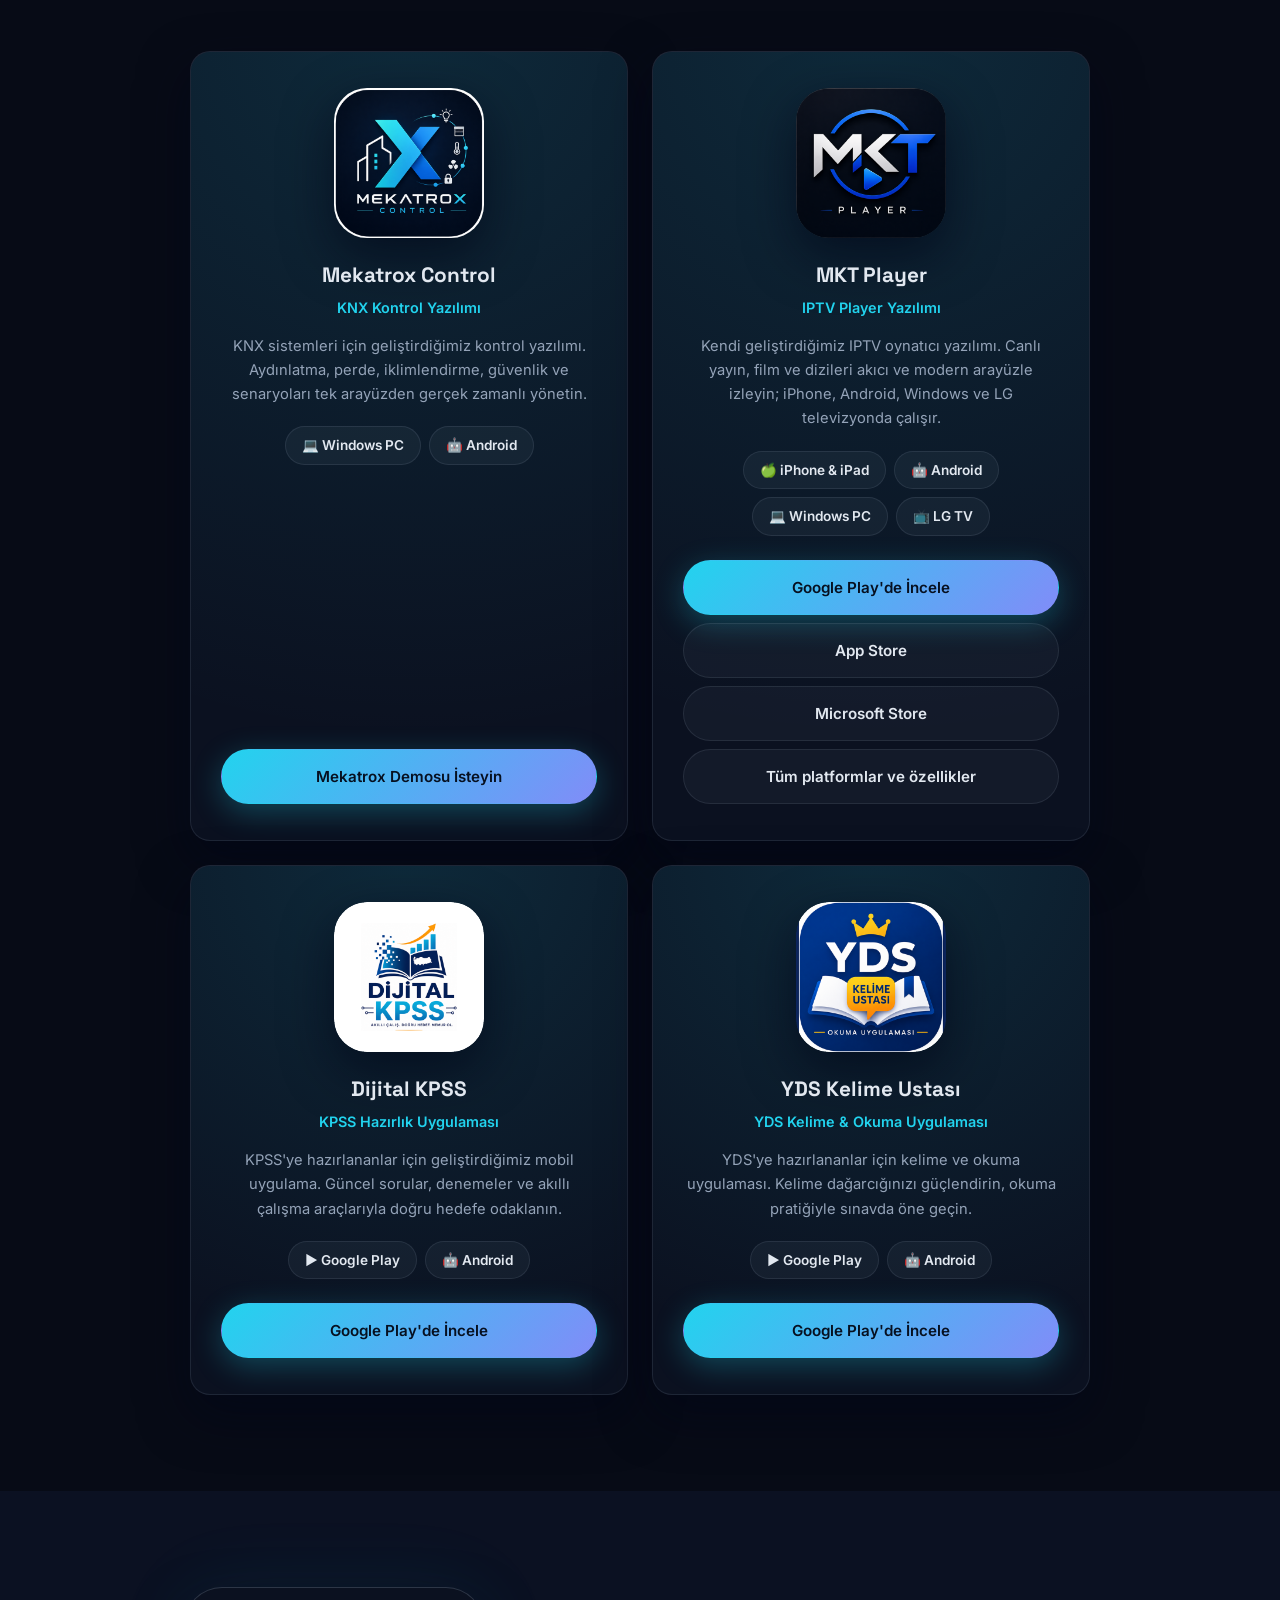
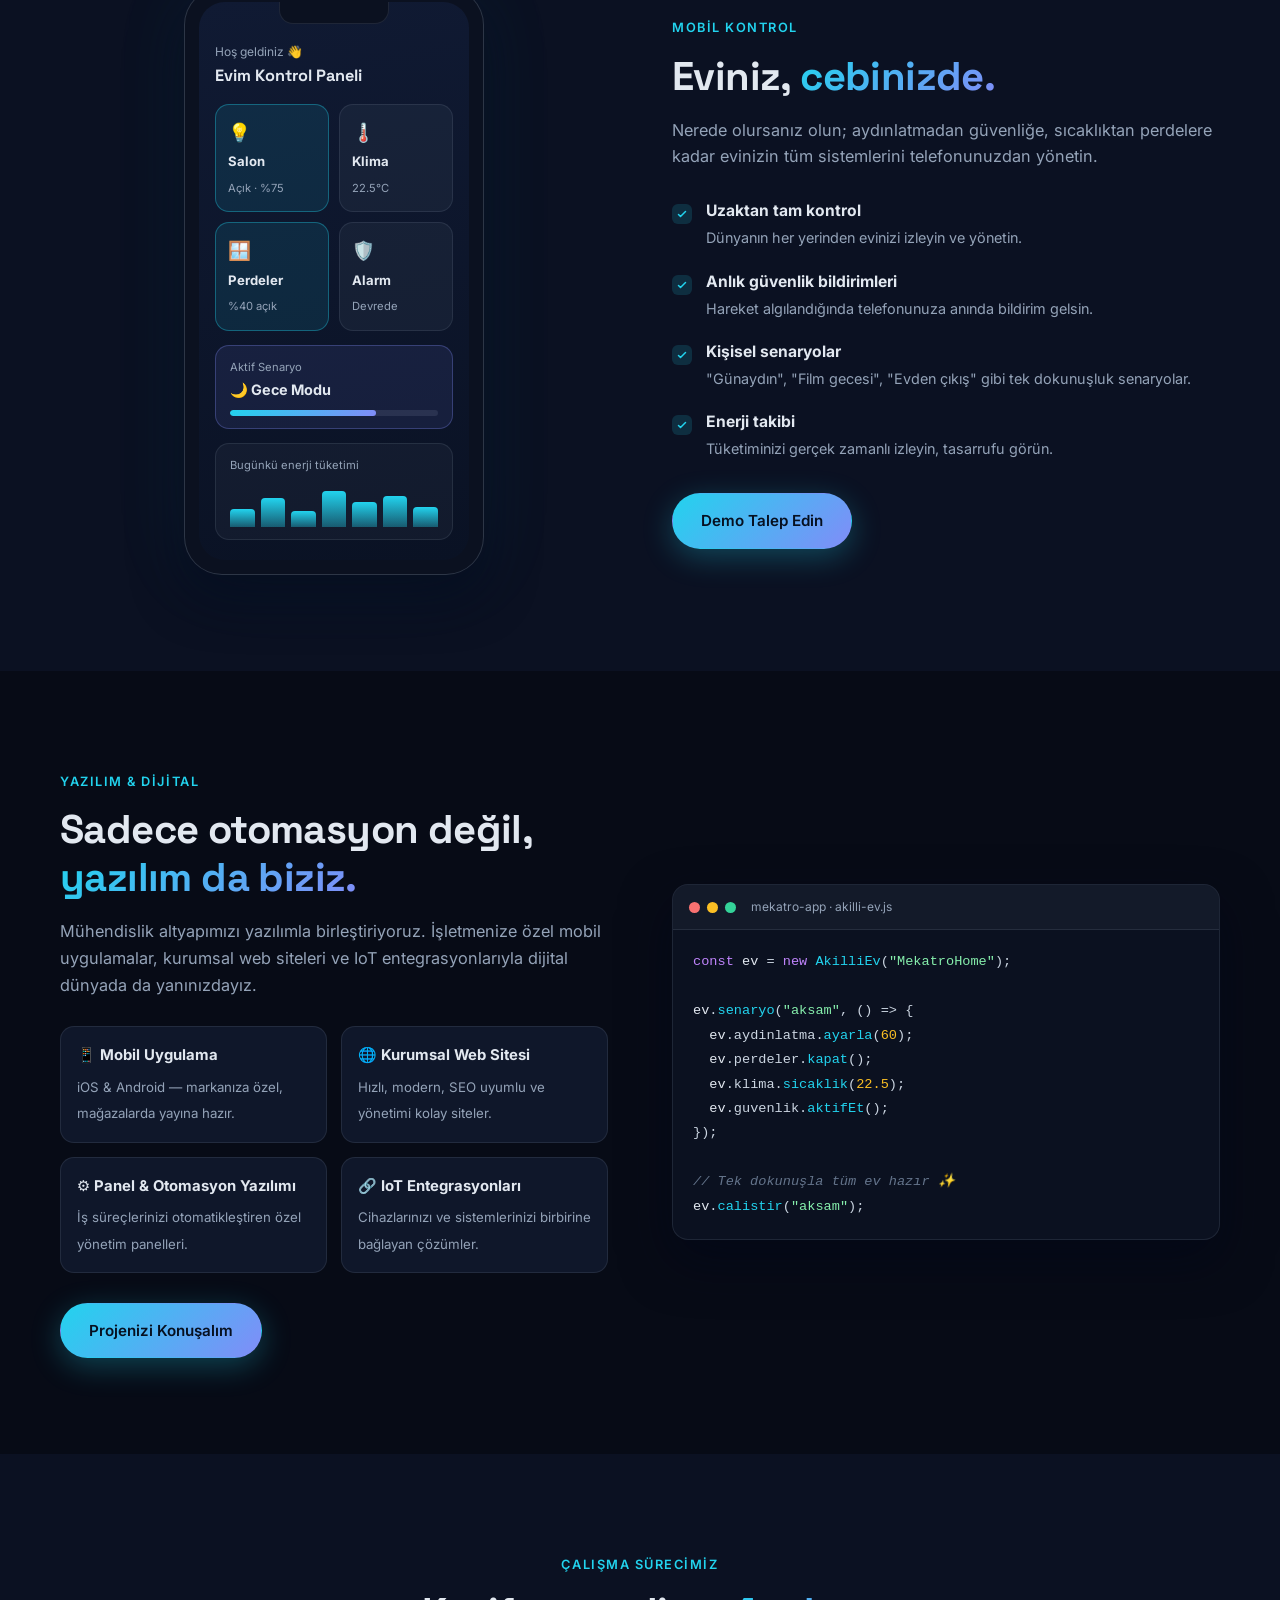
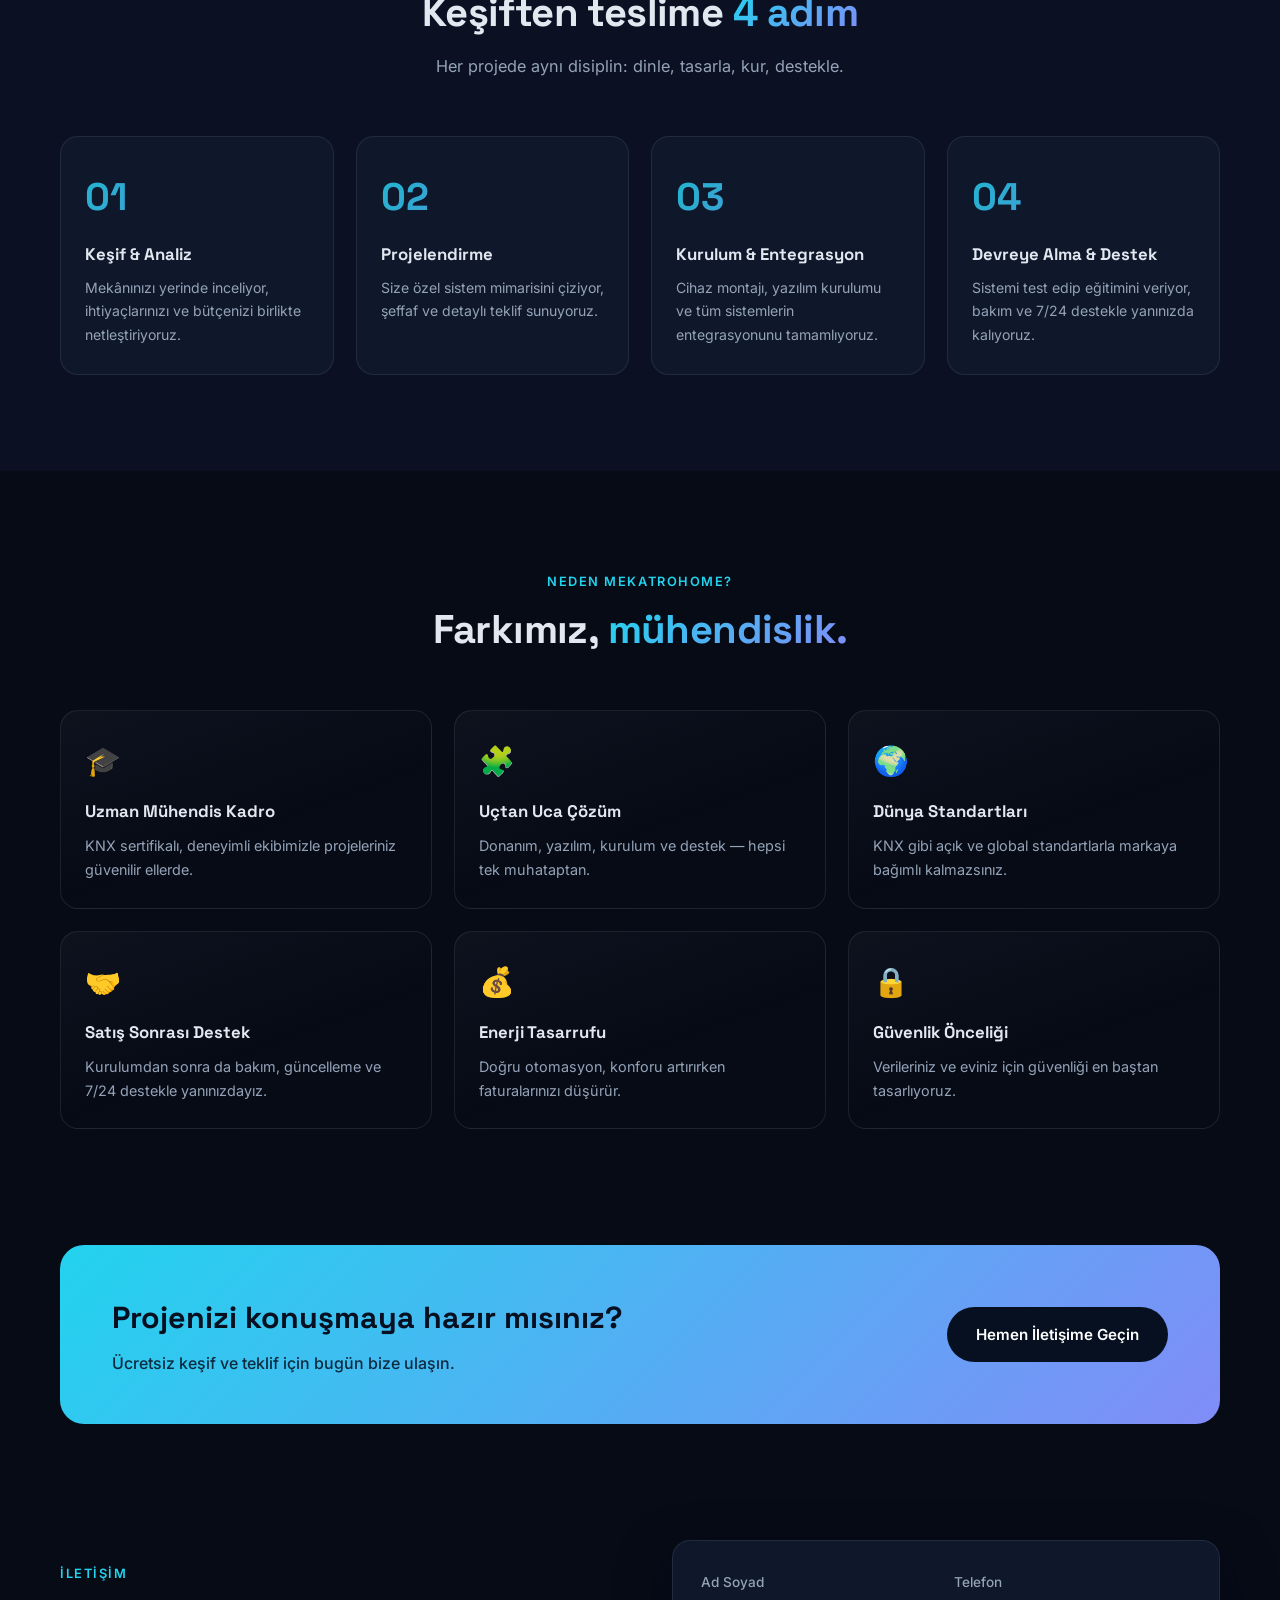
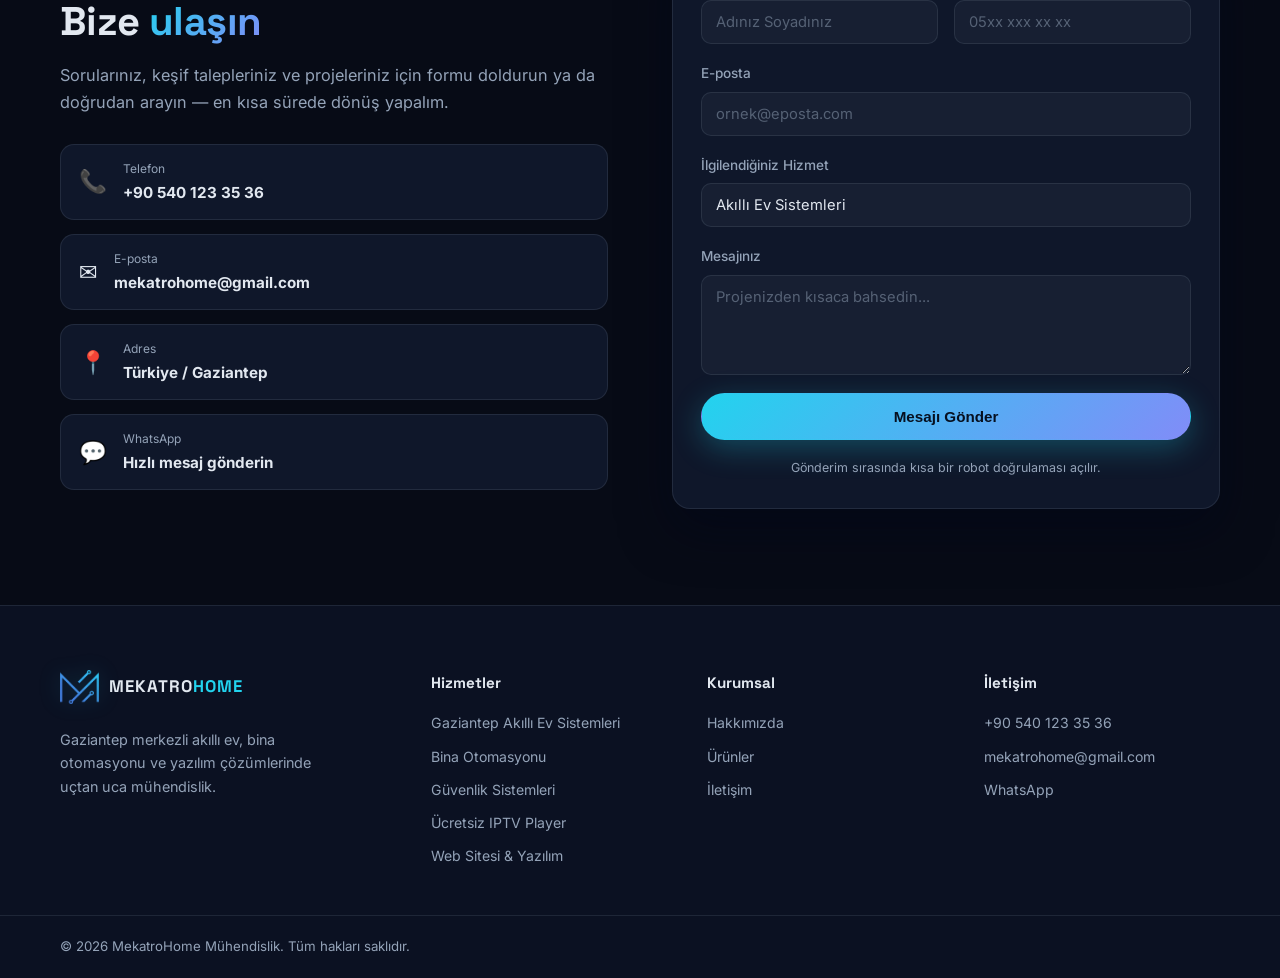
==== commit f51db73e: "MKT IPTV Player App Store indirme linki eklendi - App Store adresi (https://apps.apple.com/app/id680" ====
--- a/index.html
+++ b/index.html
@@ -101,7 +101,7 @@
         "publisher": { "@id": "https://www.mekatrohome.com/#kurulus" },
         "downloadUrl": "https://play.google.com/store/apps/details?id=com.mktplayer.app",
         "installUrl": "https://play.google.com/store/apps/details?id=com.mktplayer.app",
-        "sameAs": ["https://play.google.com/store/apps/details?id=com.mktplayer.app", "https://apps.microsoft.com/detail/9N3M96JFS29B"],
+        "sameAs": ["https://play.google.com/store/apps/details?id=com.mktplayer.app", "https://apps.apple.com/app/id6804966662", "https://apps.microsoft.com/detail/9N3M96JFS29B"],
         "offers": { "@type": "Offer", "price": "0", "priceCurrency": "TRY" }
       },
       {
@@ -605,6 +605,7 @@
             </div>
             <div class="product-card__stores">
               <a href="https://play.google.com/store/apps/details?id=com.mktplayer.app" target="_blank" rel="noopener" class="btn btn--primary btn--full" data-i18n="pro.play">Google Play'de İncele</a>
+              <a href="https://apps.apple.com/app/id6804966662" target="_blank" rel="noopener" class="btn btn--ghost btn--full" data-i18n="pro.appstore">App Store</a>
               <a href="https://apps.microsoft.com/detail/9N3M96JFS29B" target="_blank" rel="noopener" class="btn btn--ghost btn--full" data-i18n="pro.msstore">Microsoft Store</a>
               <a href="iptv-player.html" class="btn btn--ghost btn--full" data-i18n="pro.iptv.more">Tüm platformlar ve özellikler</a>
             </div>
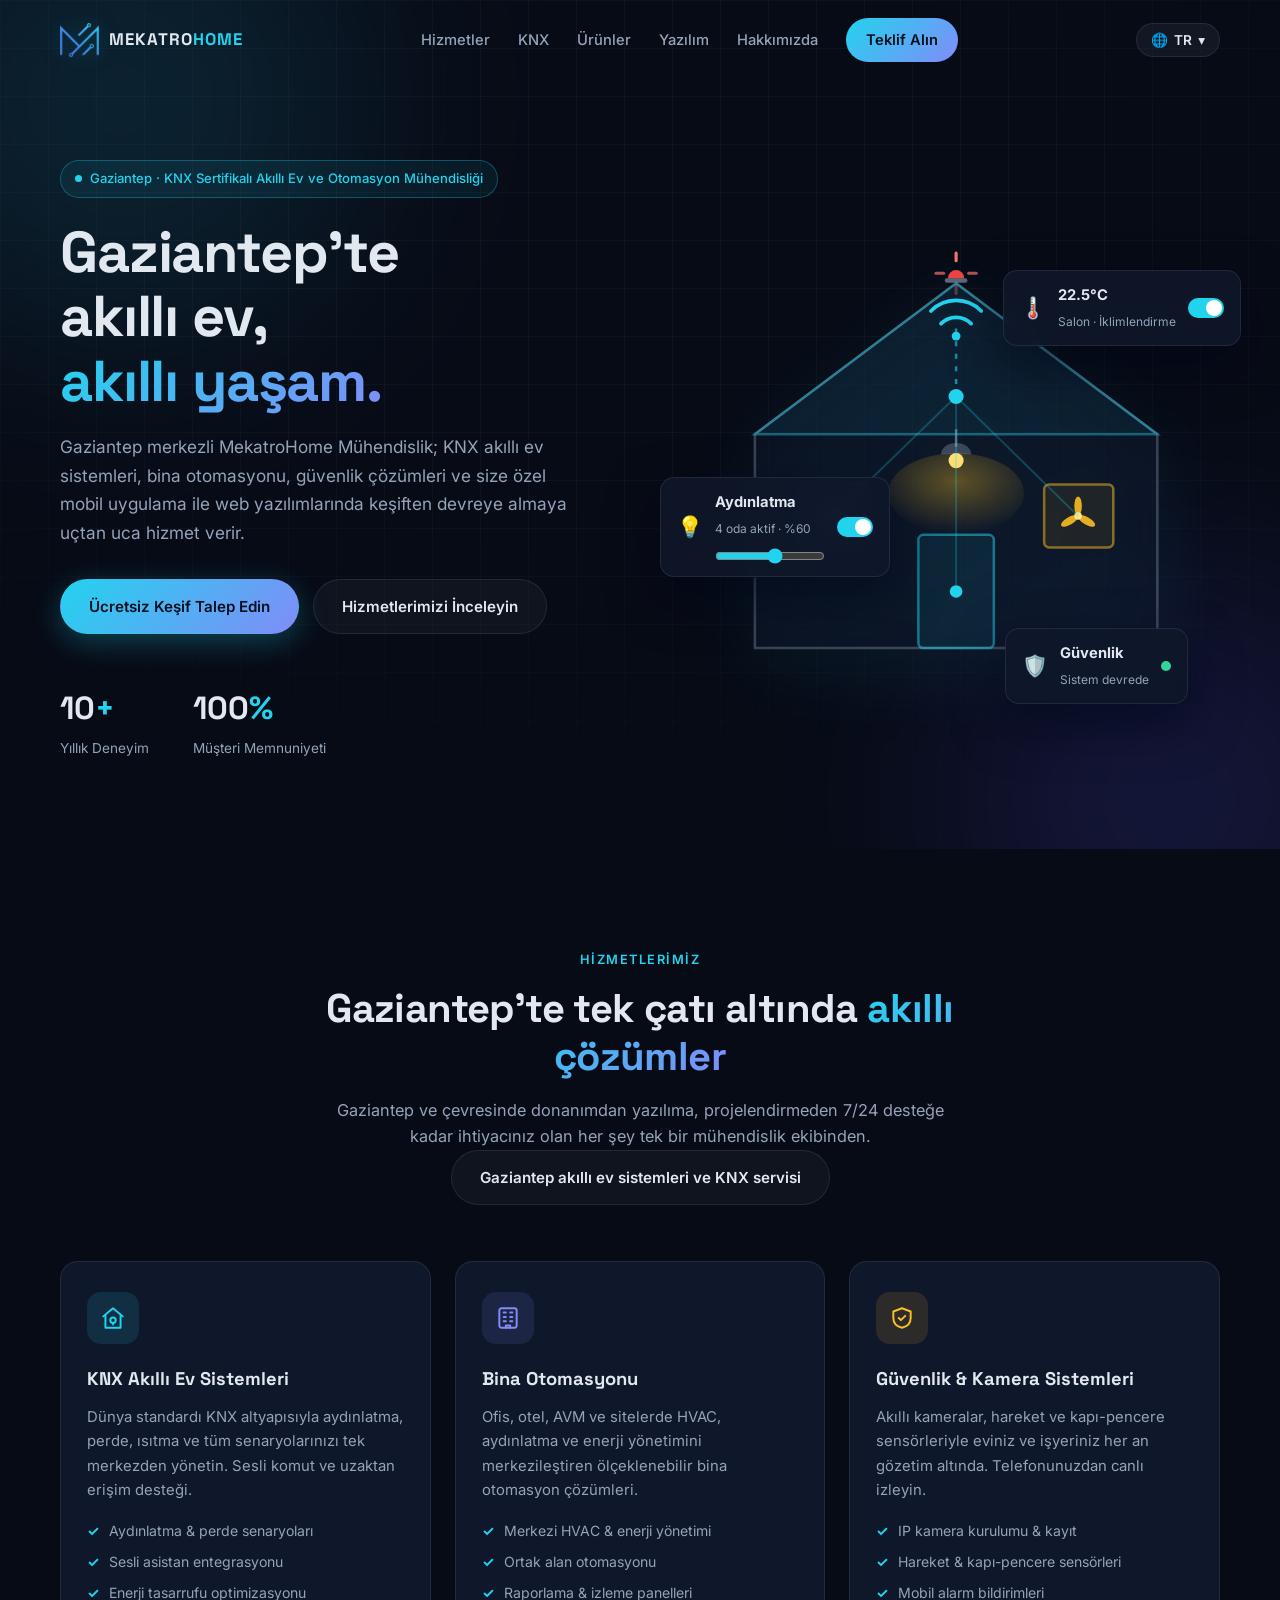
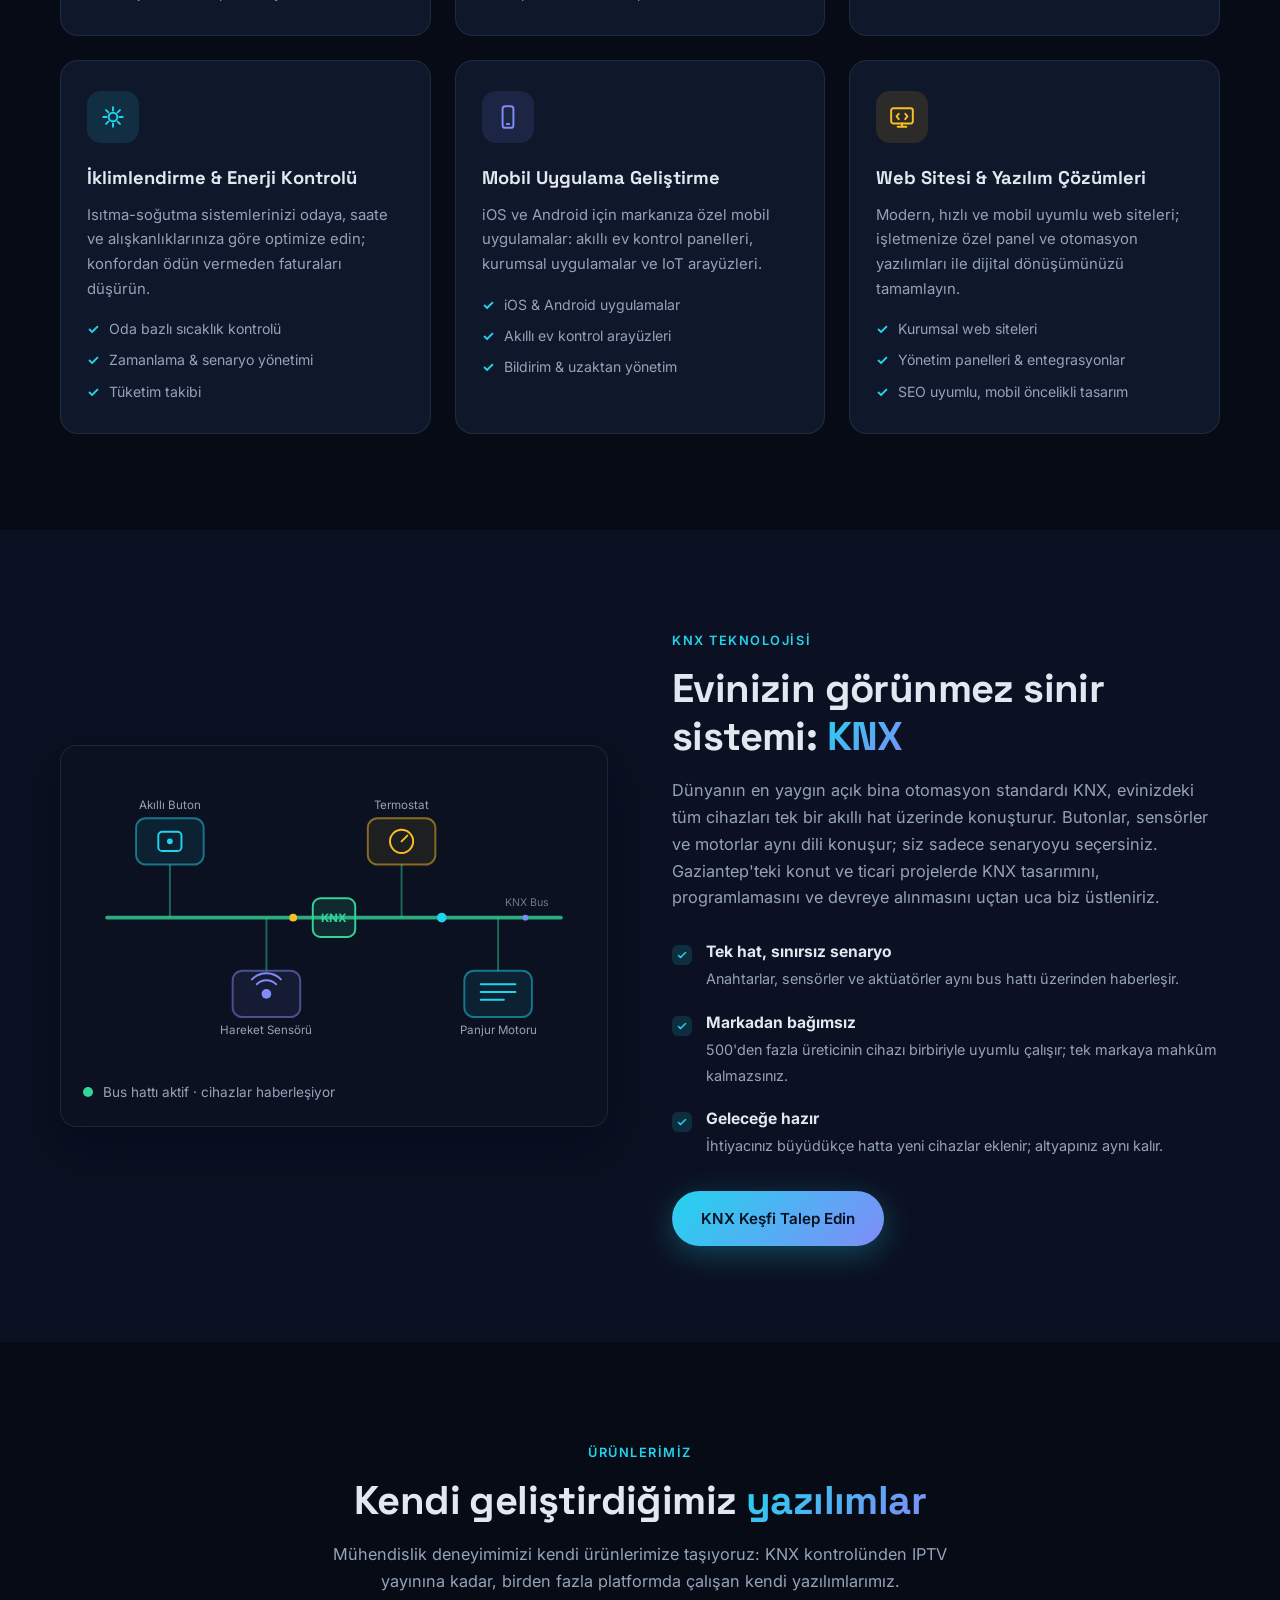
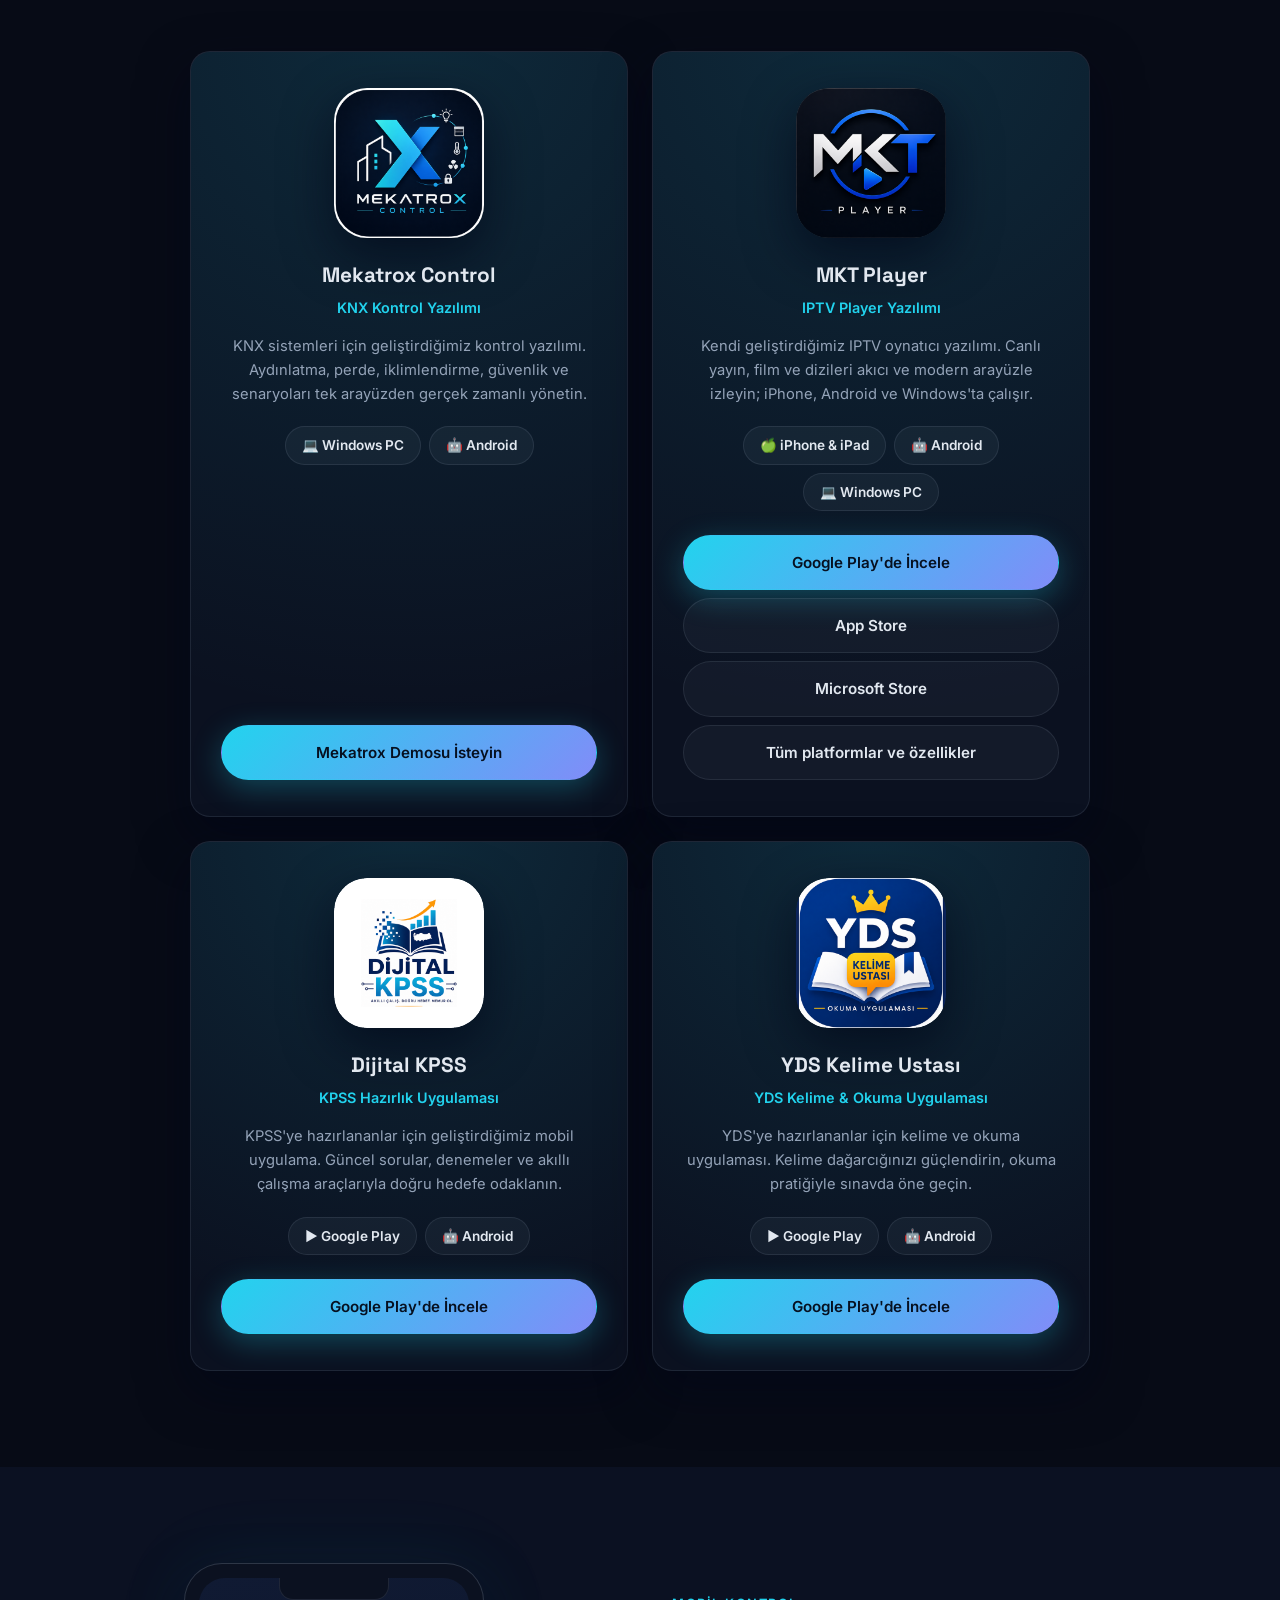
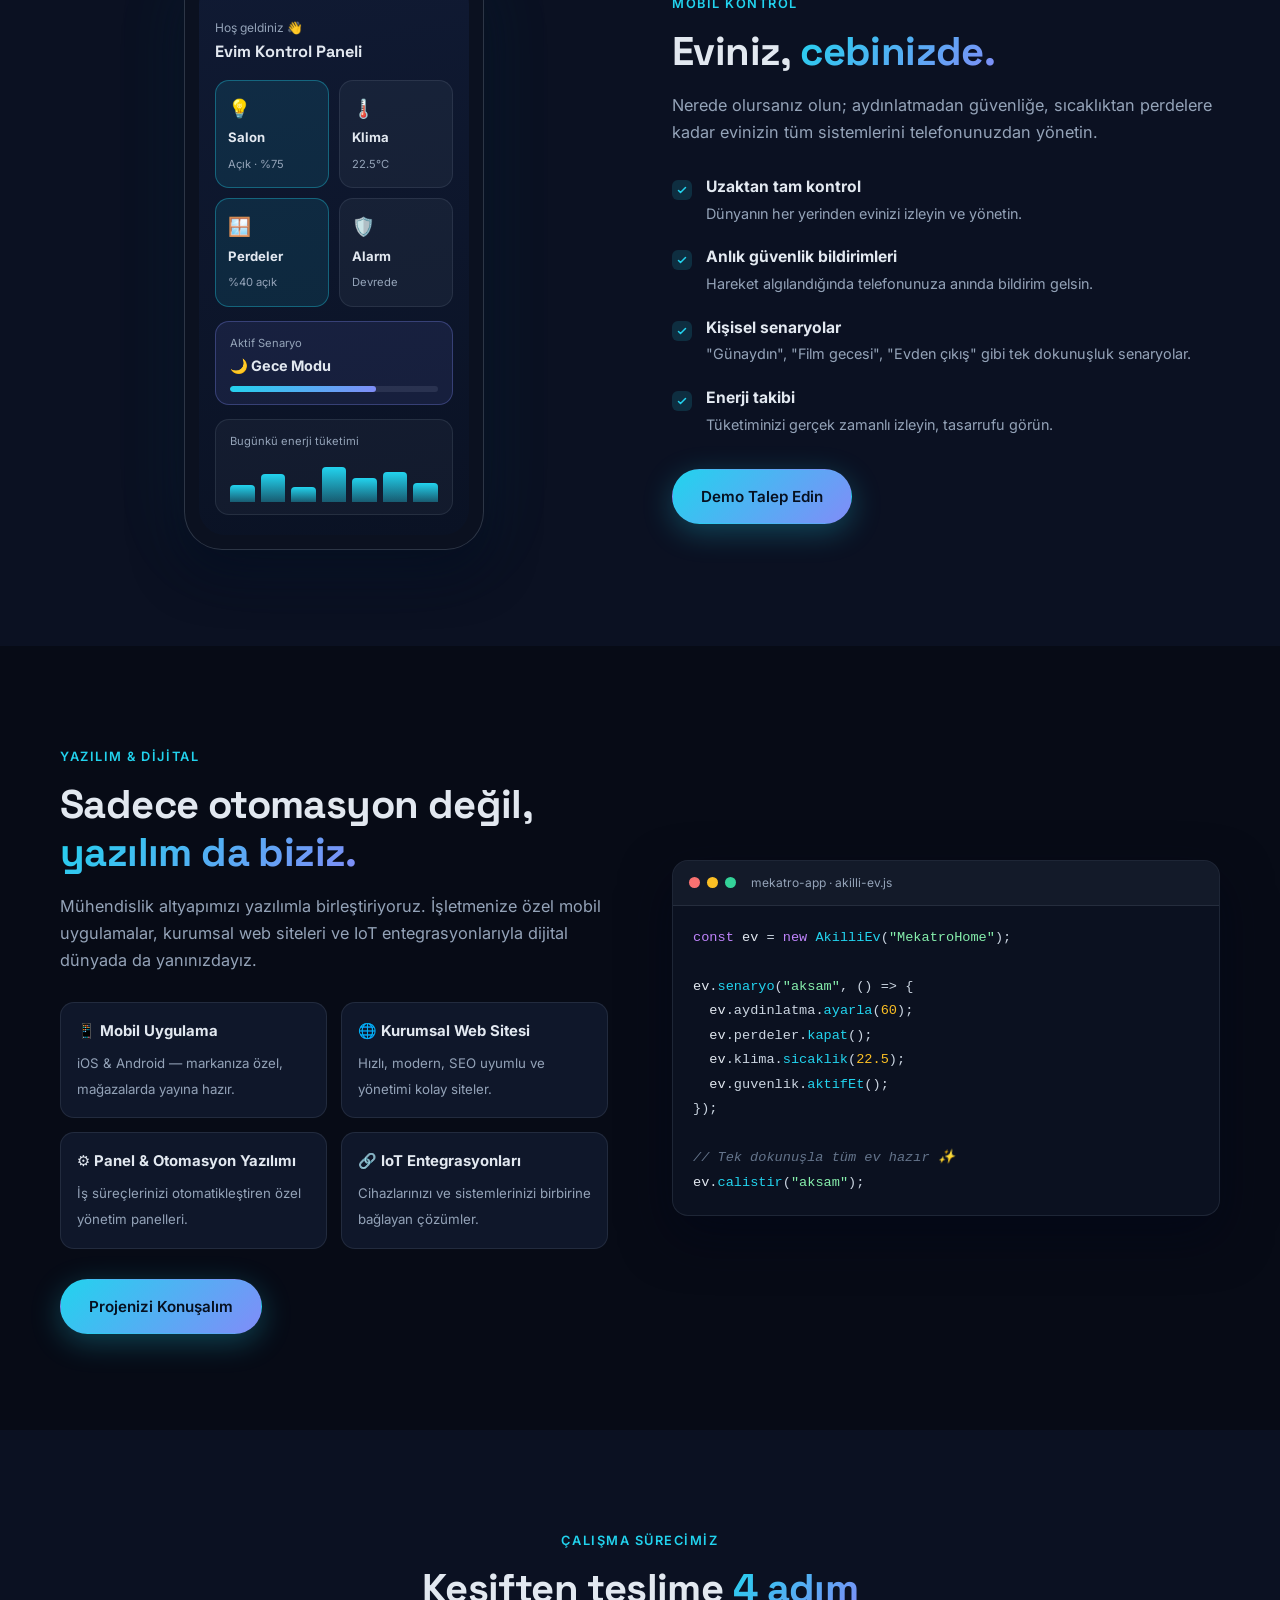
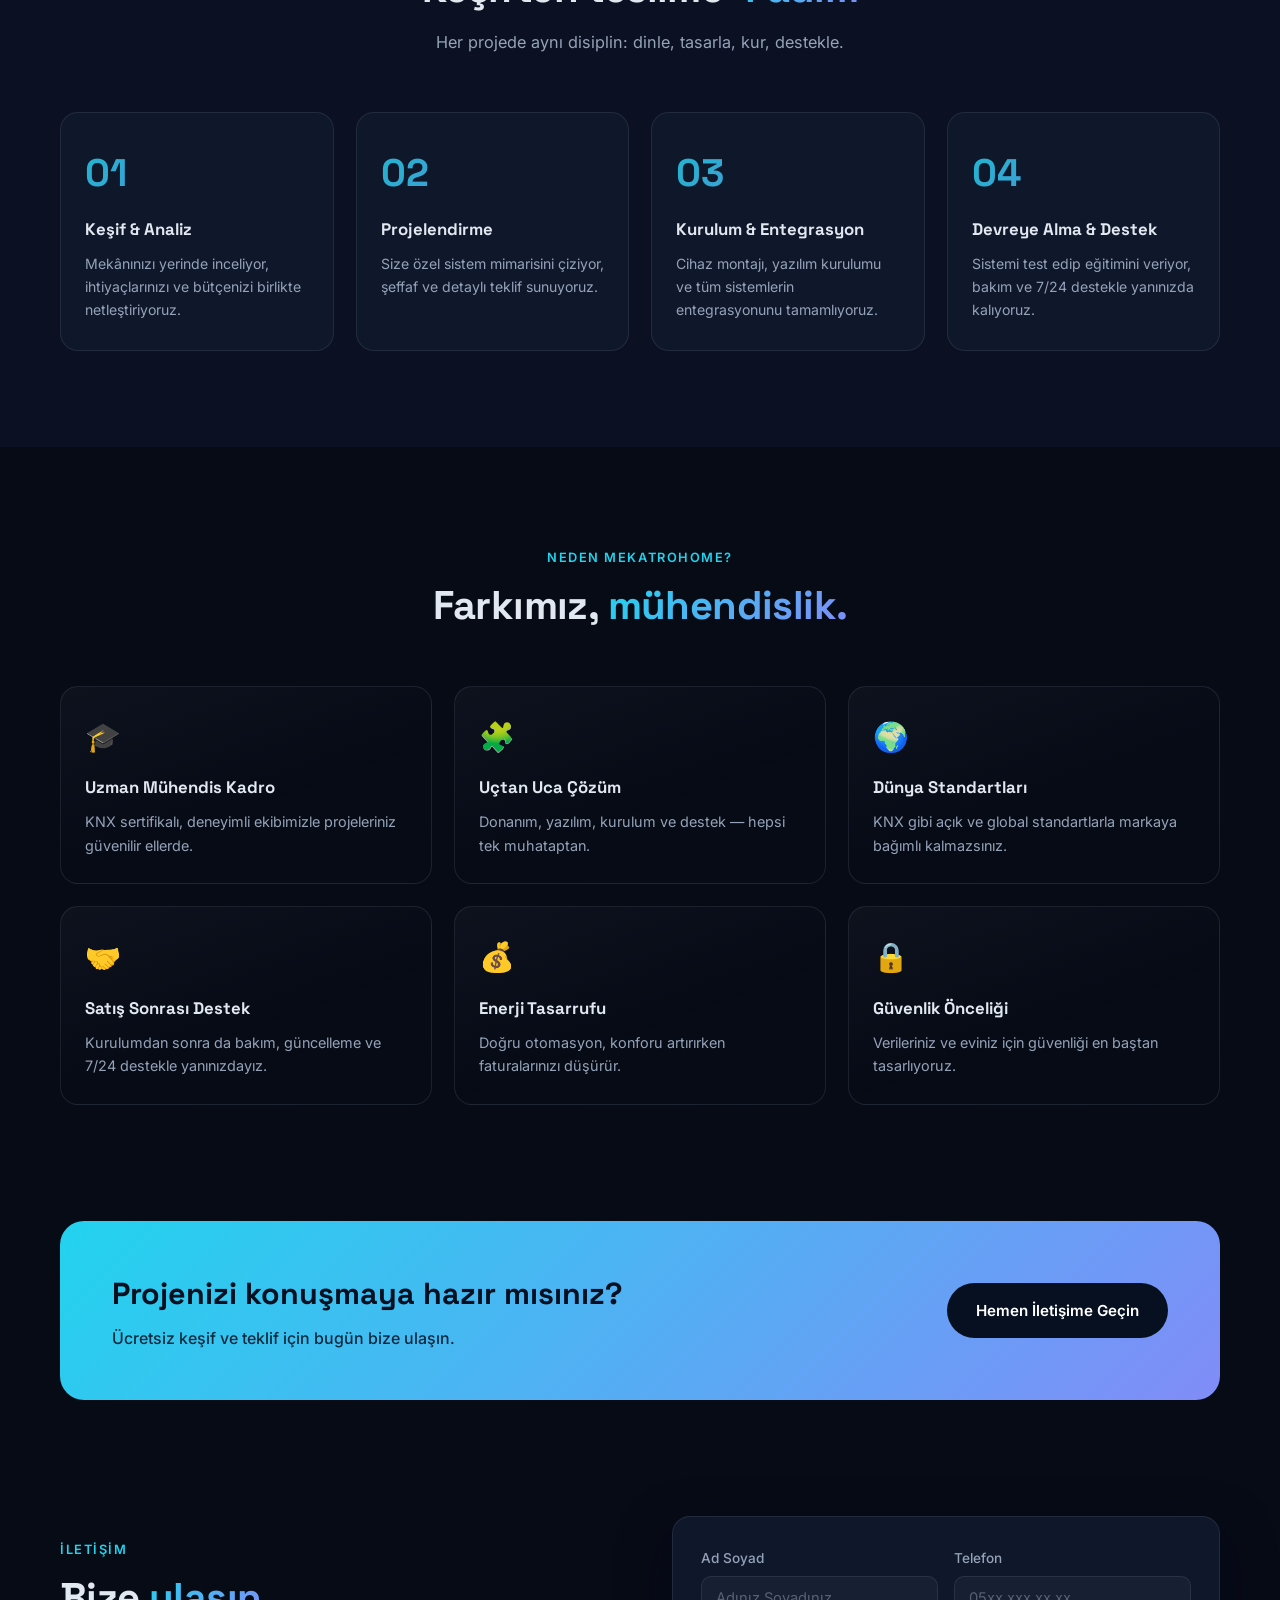
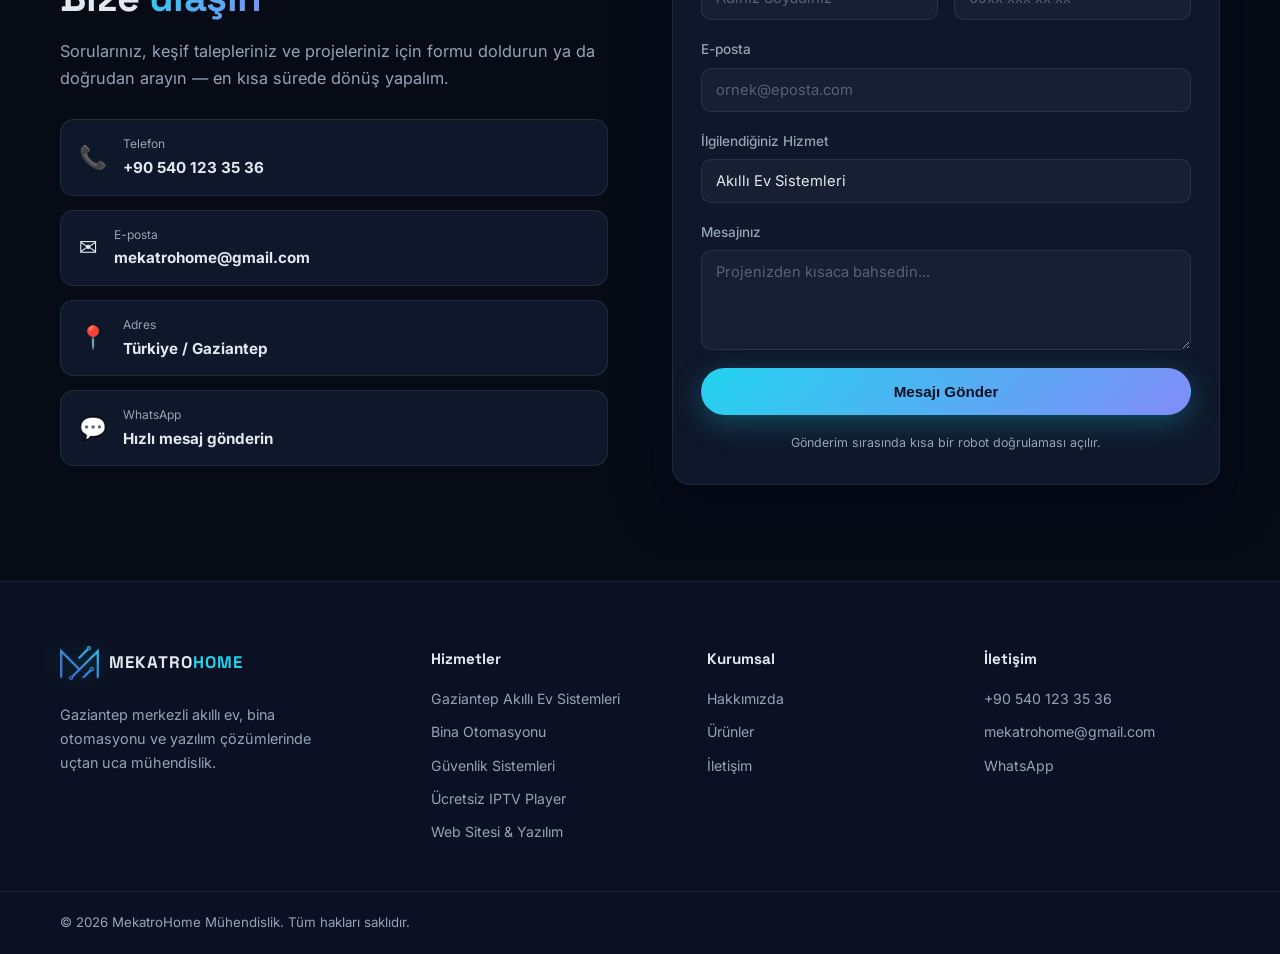
==== commit ea9d47f3: "LG / webOS ifadeleri siteden kaldırıldı LG sürümü henüz yayında olmadığı için, desteklenmeyen bir pl" ====
--- a/index.html
+++ b/index.html
@@ -96,8 +96,8 @@
         "@type": "SoftwareApplication",
         "name": "MKT Player",
         "applicationCategory": "MultimediaApplication",
-        "operatingSystem": "iOS, Android, Windows, LG webOS",
-        "description": "MekatroHome tarafından geliştirilen ücretsiz ve reklamsız IPTV player. m3u ve Xtream Codes listelerini oynatır; iPhone ve iPad, Android, Windows PC ile LG televizyon üzerinde çalışır. Uygulama yayın veya içerik sağlamaz.",
+        "operatingSystem": "iOS, Android, Windows",
+        "description": "MekatroHome tarafından geliştirilen ücretsiz ve reklamsız IPTV player. m3u ve Xtream Codes listelerini oynatır; iPhone ve iPad, Android telefon ve TV box ile Windows PC üzerinde çalışır. Uygulama yayın veya içerik sağlamaz.",
         "publisher": { "@id": "https://www.mekatrohome.com/#kurulus" },
         "downloadUrl": "https://play.google.com/store/apps/details?id=com.mktplayer.app",
         "installUrl": "https://play.google.com/store/apps/details?id=com.mktplayer.app",
@@ -186,7 +186,7 @@
           {
             "@type": "Question",
             "name": "MKT Player nedir ve hangi cihazlarda çalışır?",
-            "acceptedAnswer": { "@type": "Answer", "text": "MKT Player, MekatroHome tarafından geliştirilen IPTV oynatıcı yazılımıdır. Canlı yayın, film ve dizileri modern bir arayüzle izlemenizi sağlar; LG televizyon (webOS), Android cihazlar ve Windows bilgisayarlarda çalışır." }
+            "acceptedAnswer": { "@type": "Answer", "text": "MKT Player, MekatroHome tarafından geliştirilen ücretsiz ve reklamsız IPTV oynatıcı yazılımıdır. m3u ve Xtream Codes listelerinizi modern bir arayüzle izlemenizi sağlar; iPhone ve iPad, Android cihazlar ve Windows bilgisayarlarda çalışır. Uygulama yayın veya içerik sağlamaz." }
           },
           {
             "@type": "Question",
@@ -595,13 +595,12 @@
             <span class="product-card__sub" data-i18n="pro.iptv.sub">IPTV Player Yazılımı</span>
             <p class="product-card__desc" data-i18n="pro.iptv.desc">
               Kendi geliştirdiğimiz IPTV oynatıcı yazılımı. Canlı yayın, film ve dizileri
-              akıcı ve modern arayüzle izleyin; iPhone, Android, Windows ve LG televizyonda çalışır.
+              akıcı ve modern arayüzle izleyin; iPhone, Android ve Windows'ta çalışır.
             </p>
             <div class="product-card__badges">
               <span class="pill">🍏 iPhone &amp; iPad</span>
               <span class="pill">🤖 Android</span>
               <span class="pill">💻 Windows PC</span>
-              <span class="pill">📺 LG TV</span>
             </div>
             <div class="product-card__stores">
               <a href="https://play.google.com/store/apps/details?id=com.mktplayer.app" target="_blank" rel="noopener" class="btn btn--primary btn--full" data-i18n="pro.play">Google Play'de İncele</a>
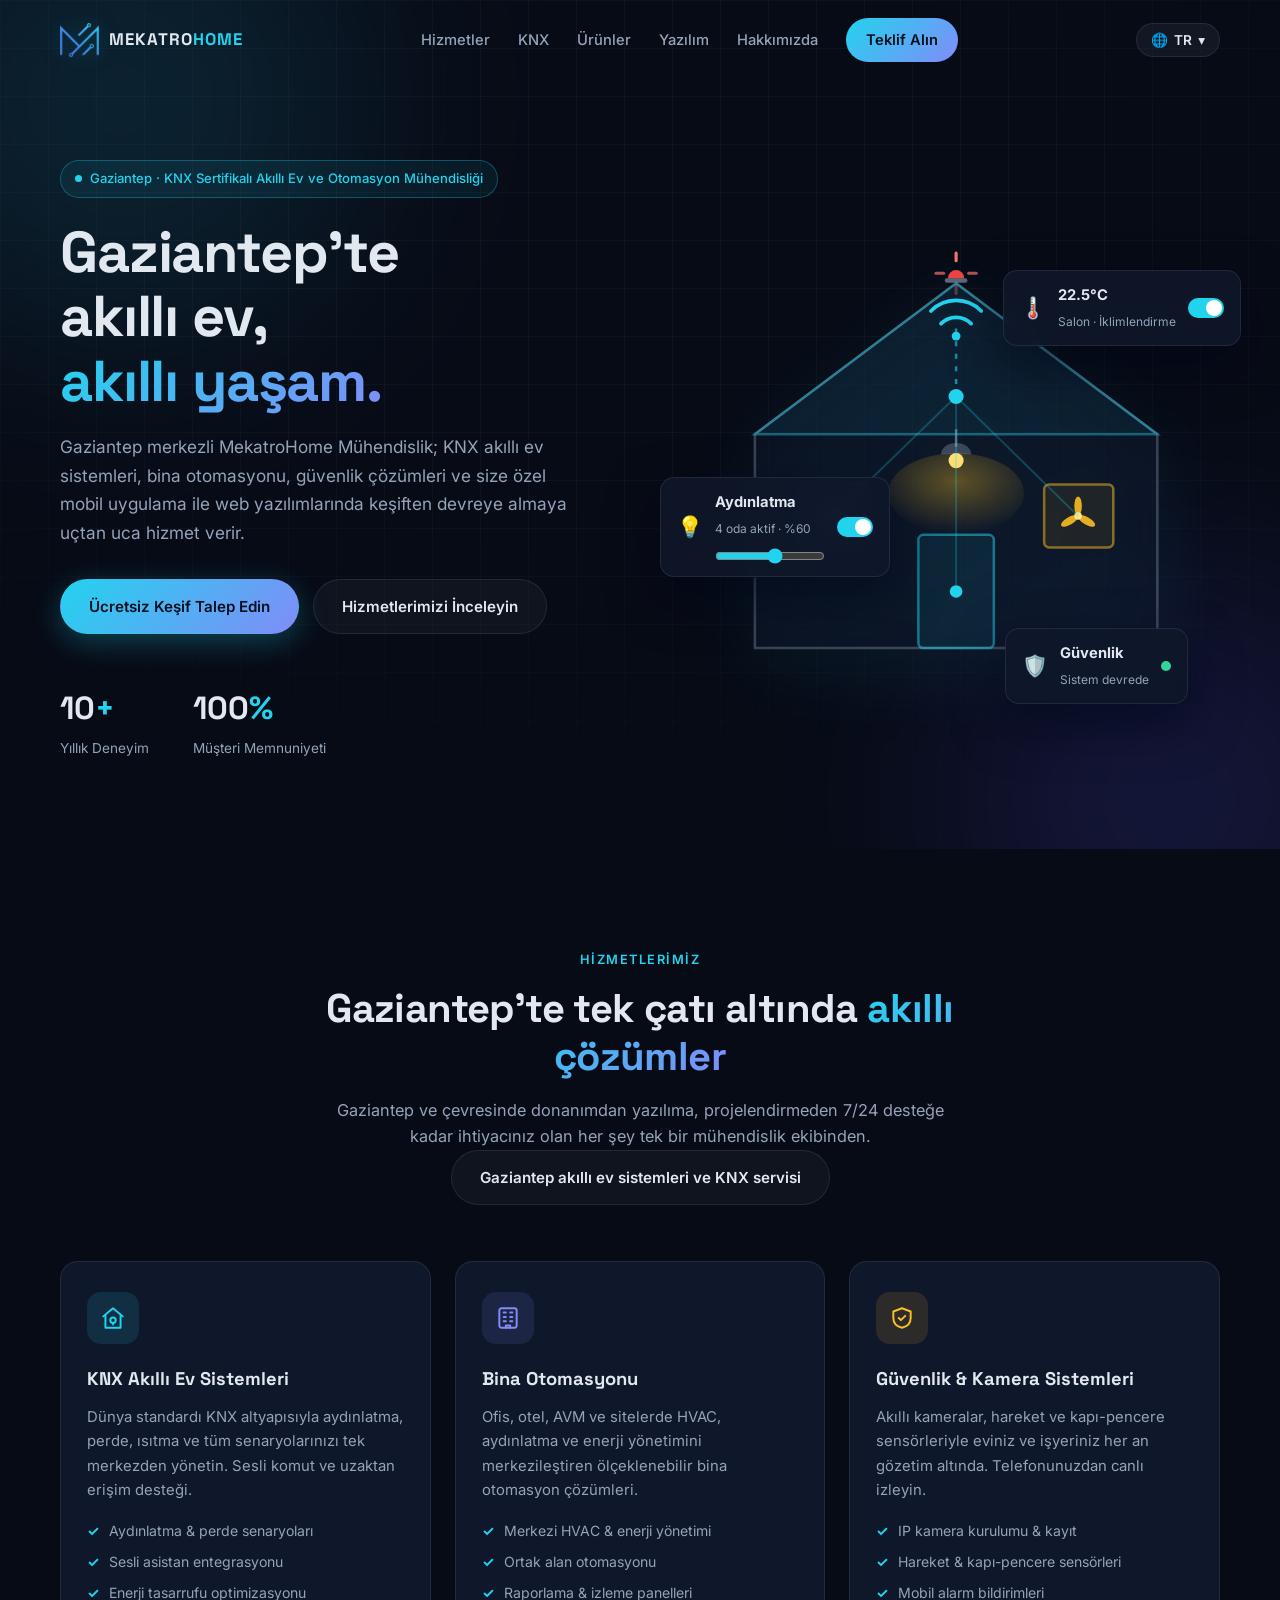
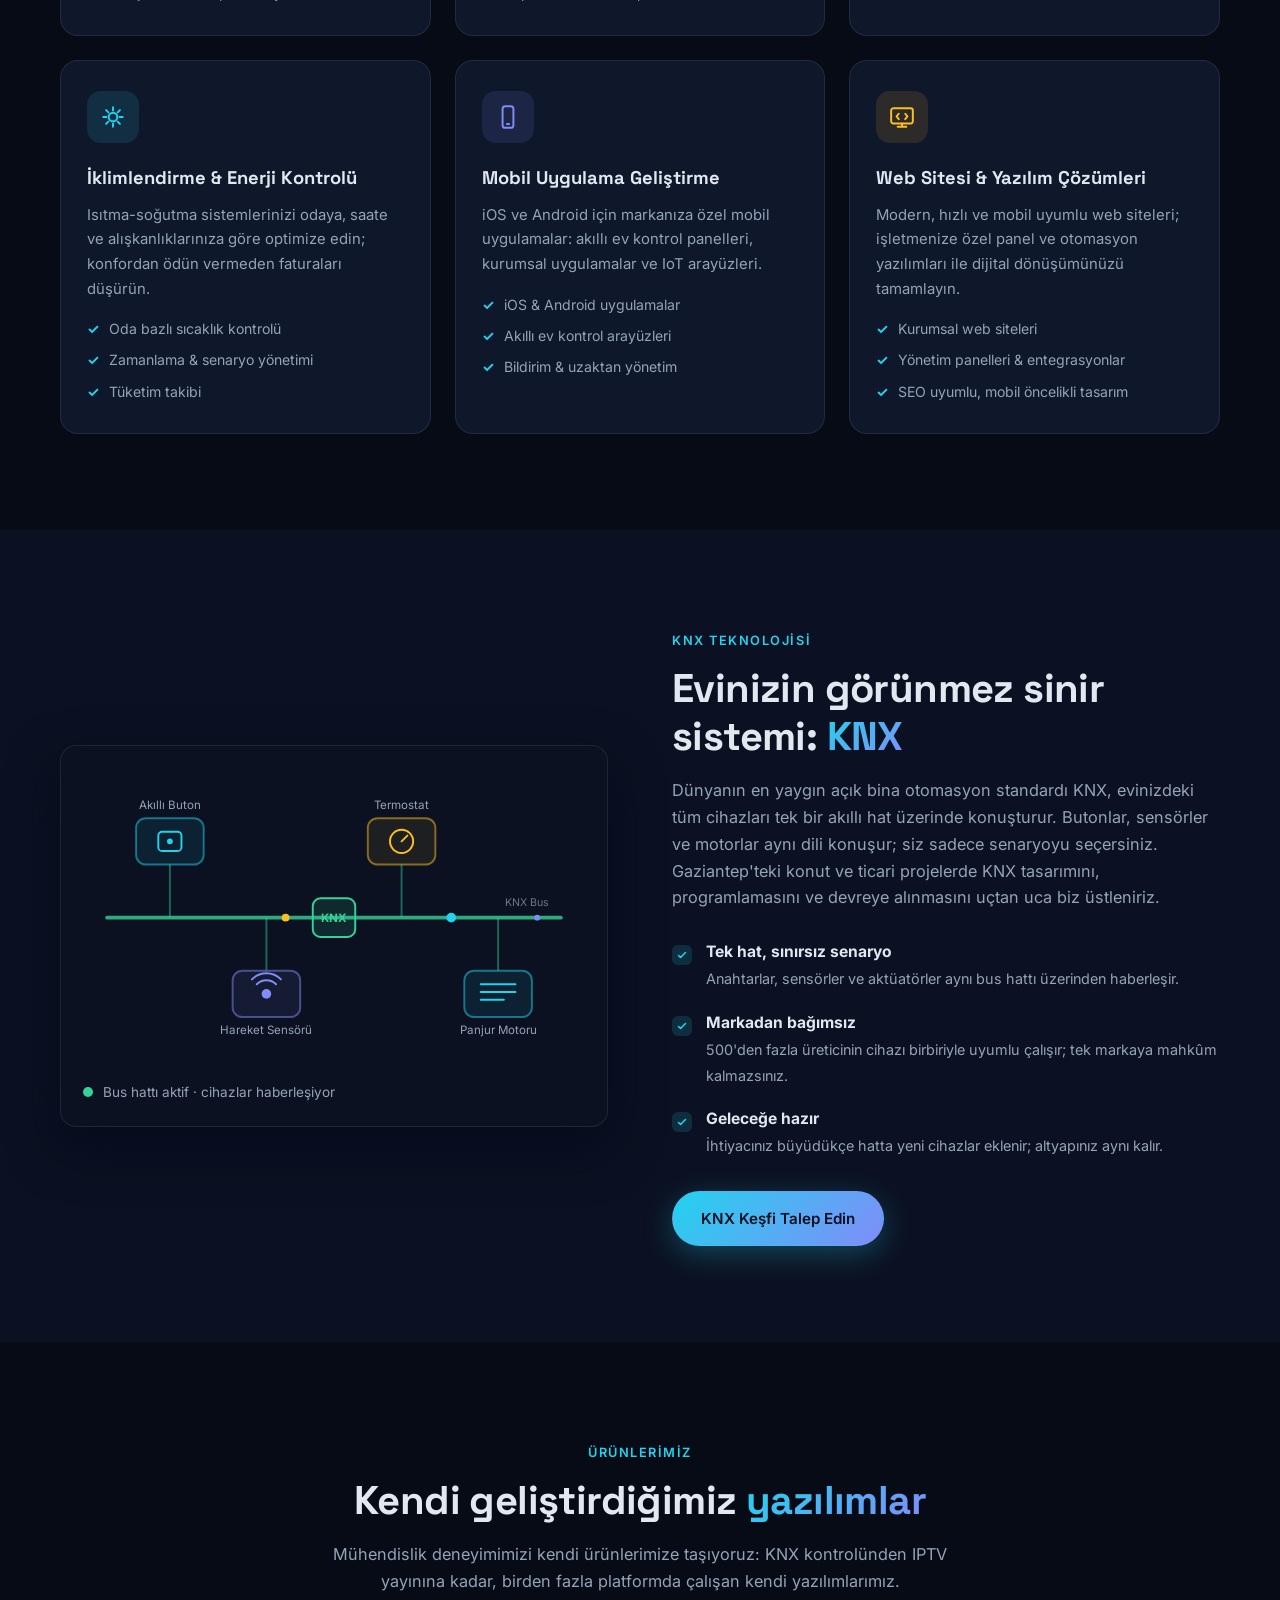
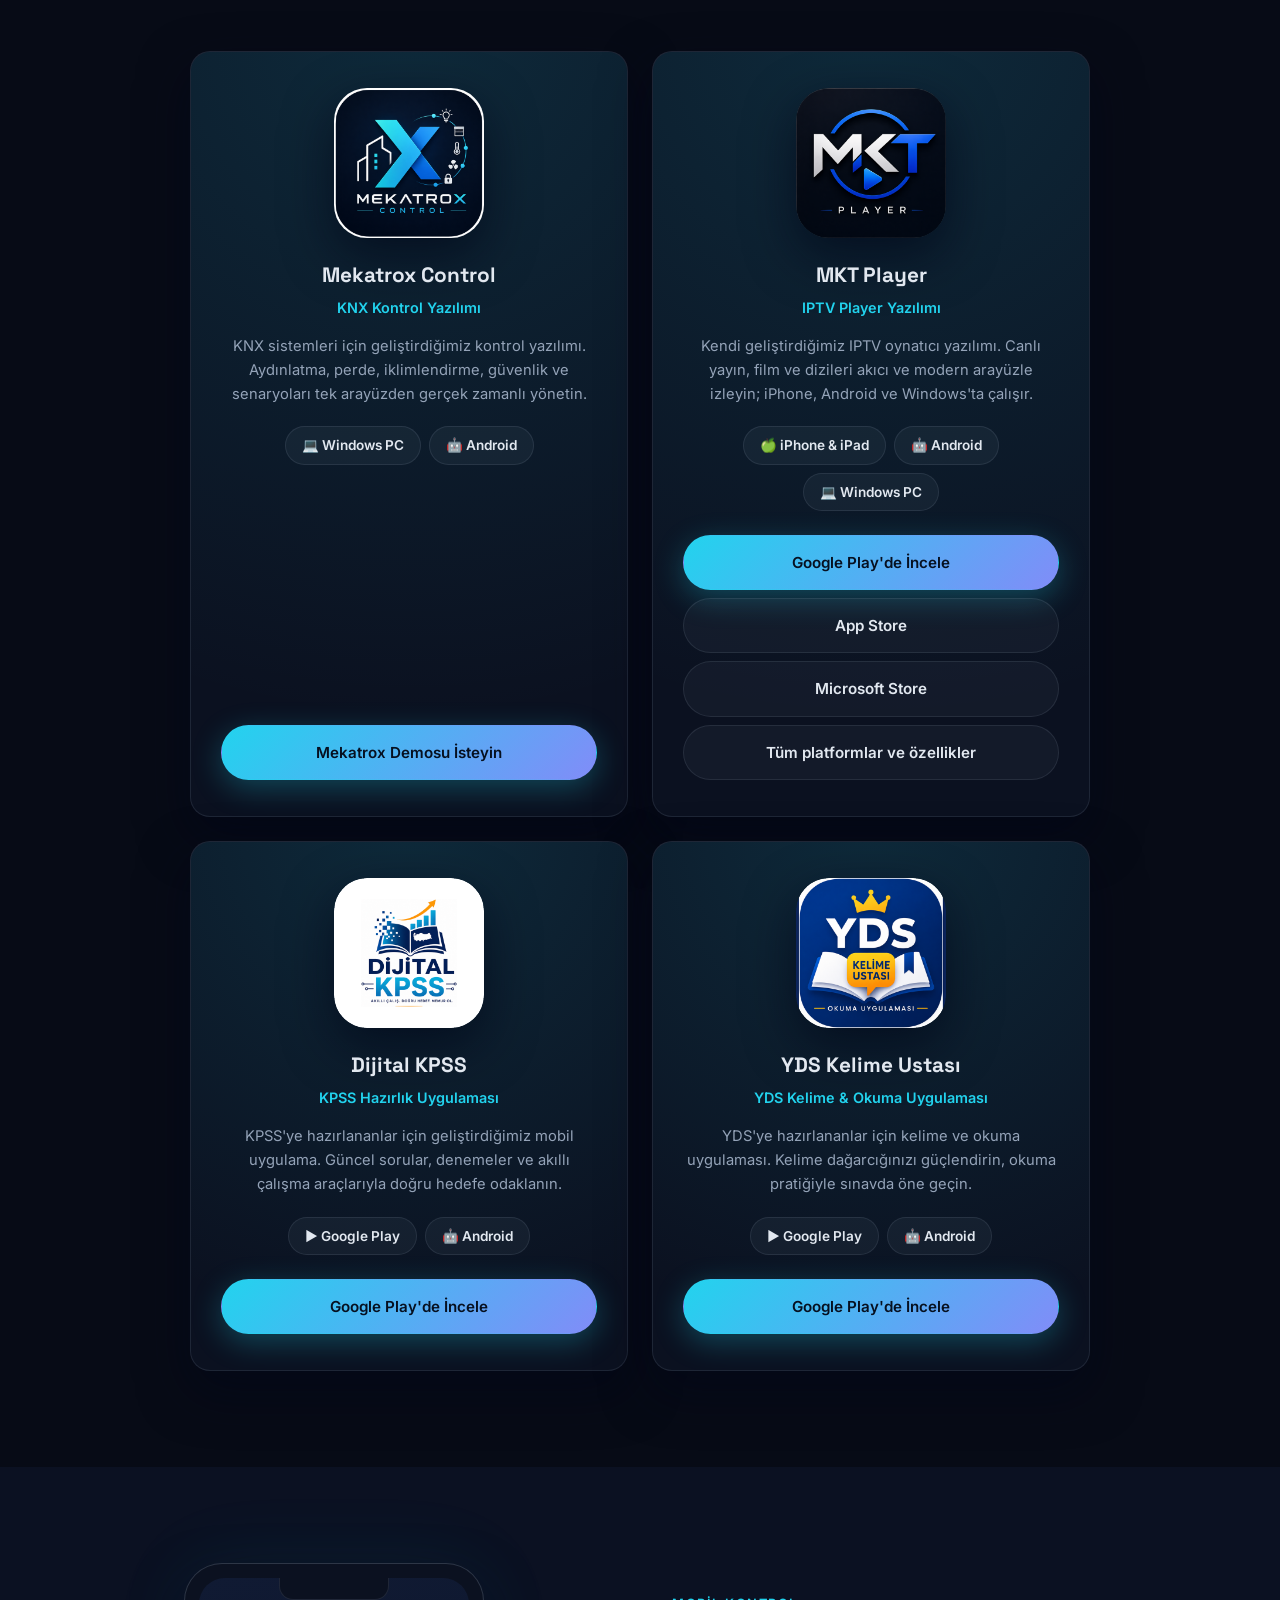
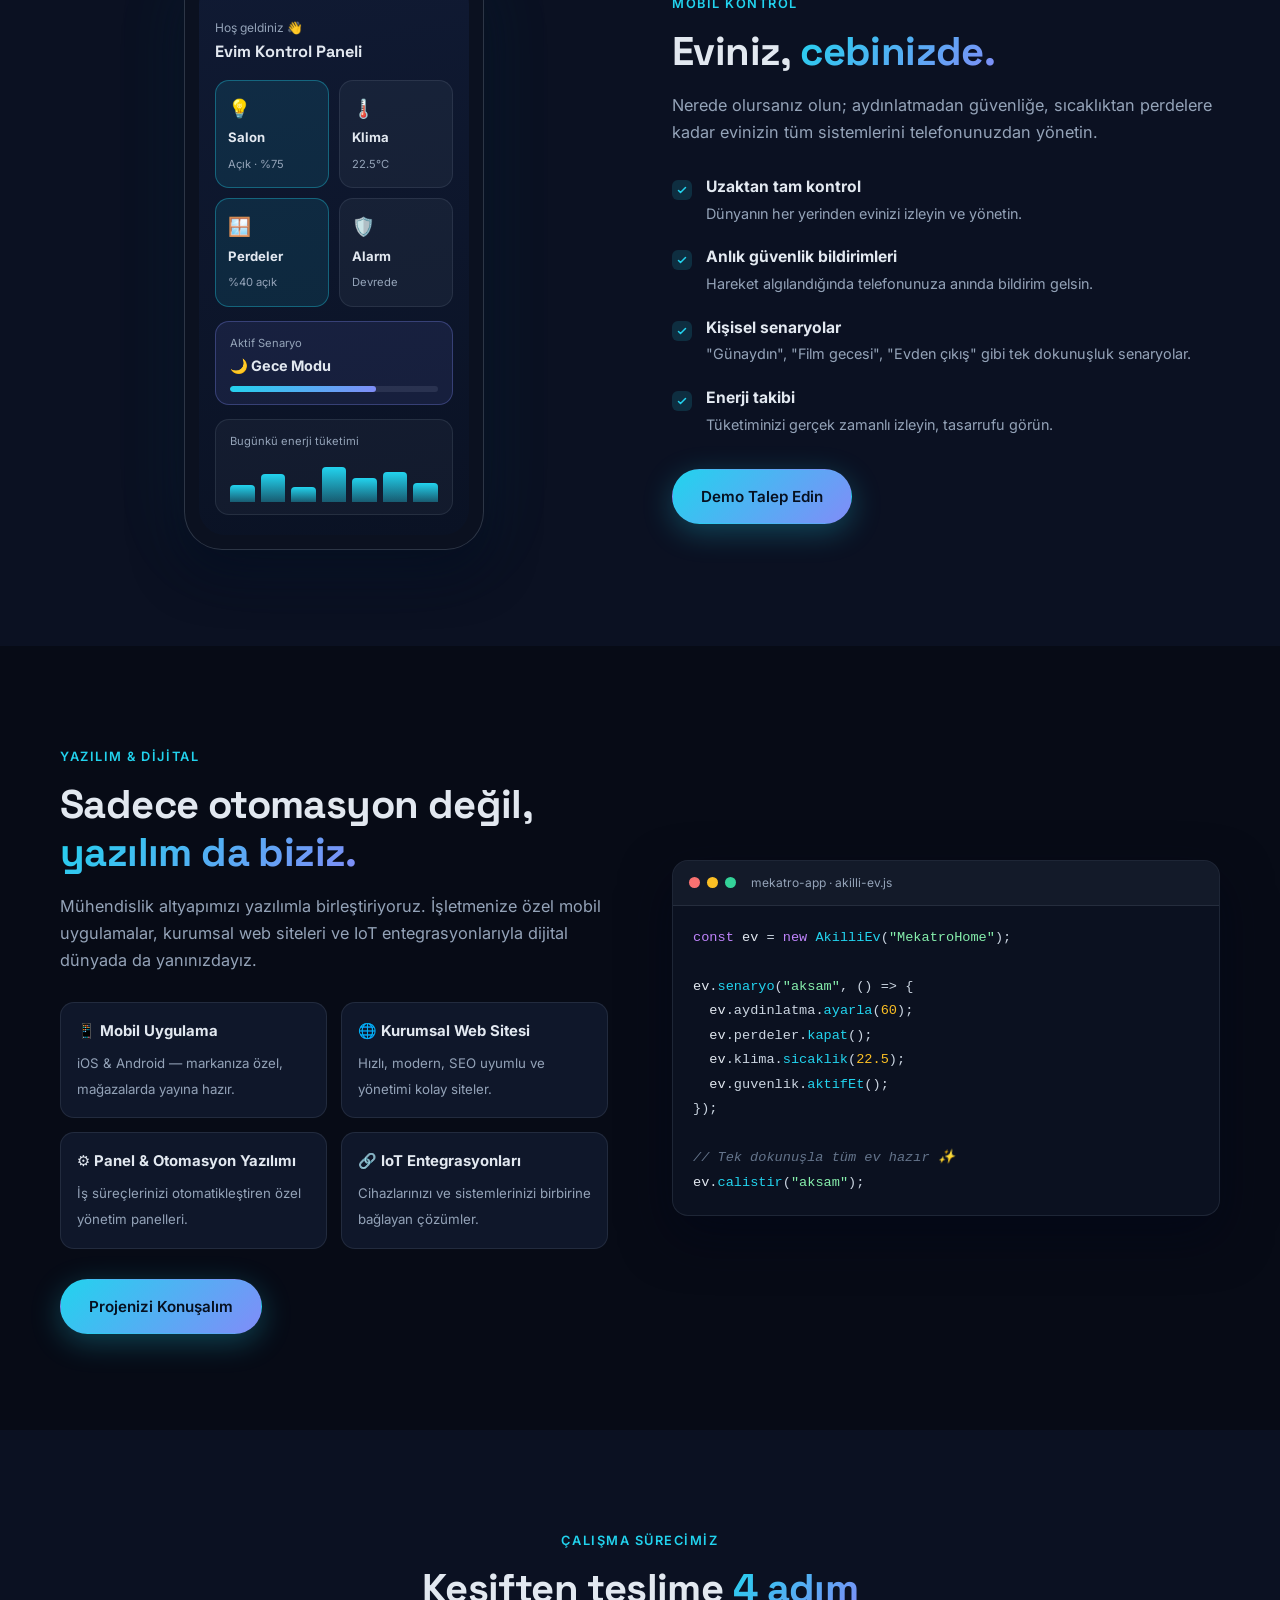
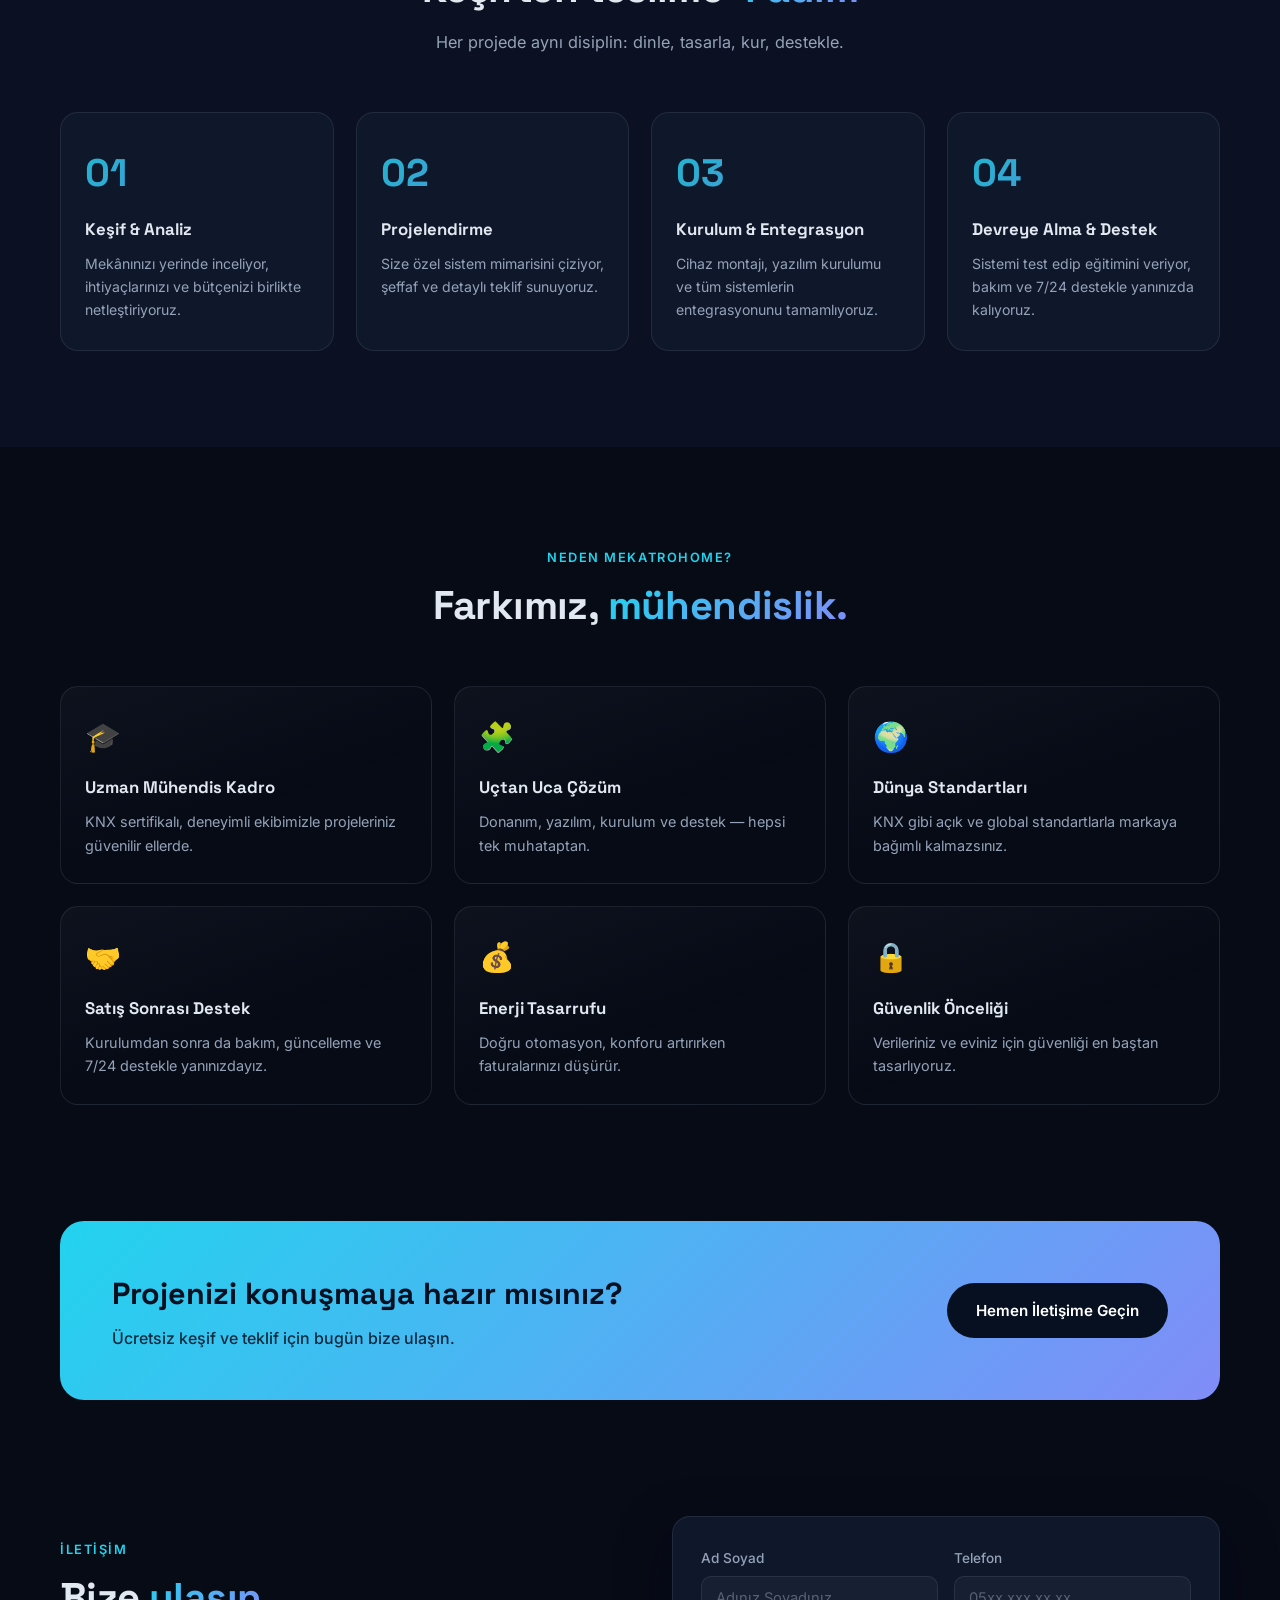
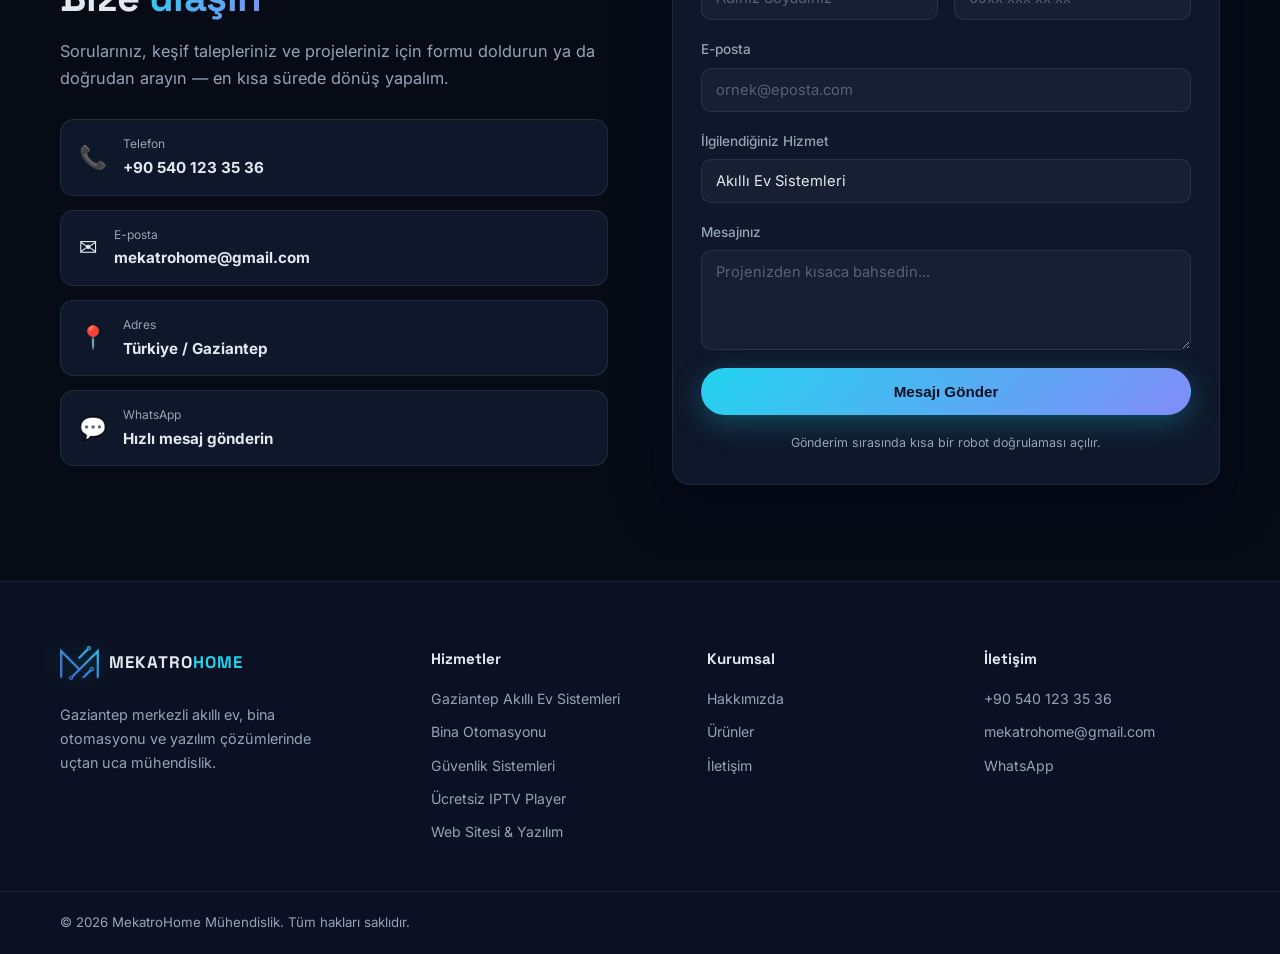
==== commit e1a7e713: "Google Business Profile adresi LocalBusiness şemasına bağlandı - index.html'deki LocalBusiness düğüm" ====
--- a/index.html
+++ b/index.html
@@ -72,7 +72,8 @@
           "addressRegion": "Gaziantep",
           "addressLocality": "Gaziantep"
         },
-        "sameAs": [],
+        "sameAs": ["https://maps.google.com/?cid=17825801940152132003"],
+        "hasMap": "https://maps.google.com/?cid=17825801940152132003",
         "knowsAbout": ["KNX", "Akıllı Ev", "Akıllı Ev Sistemleri", "Bina Otomasyonu", "Güvenlik Kamera Sistemleri", "İklimlendirme ve Enerji Yönetimi", "IoT", "Mobil Uygulama Geliştirme", "Web Yazılımı"]
       },
       {
